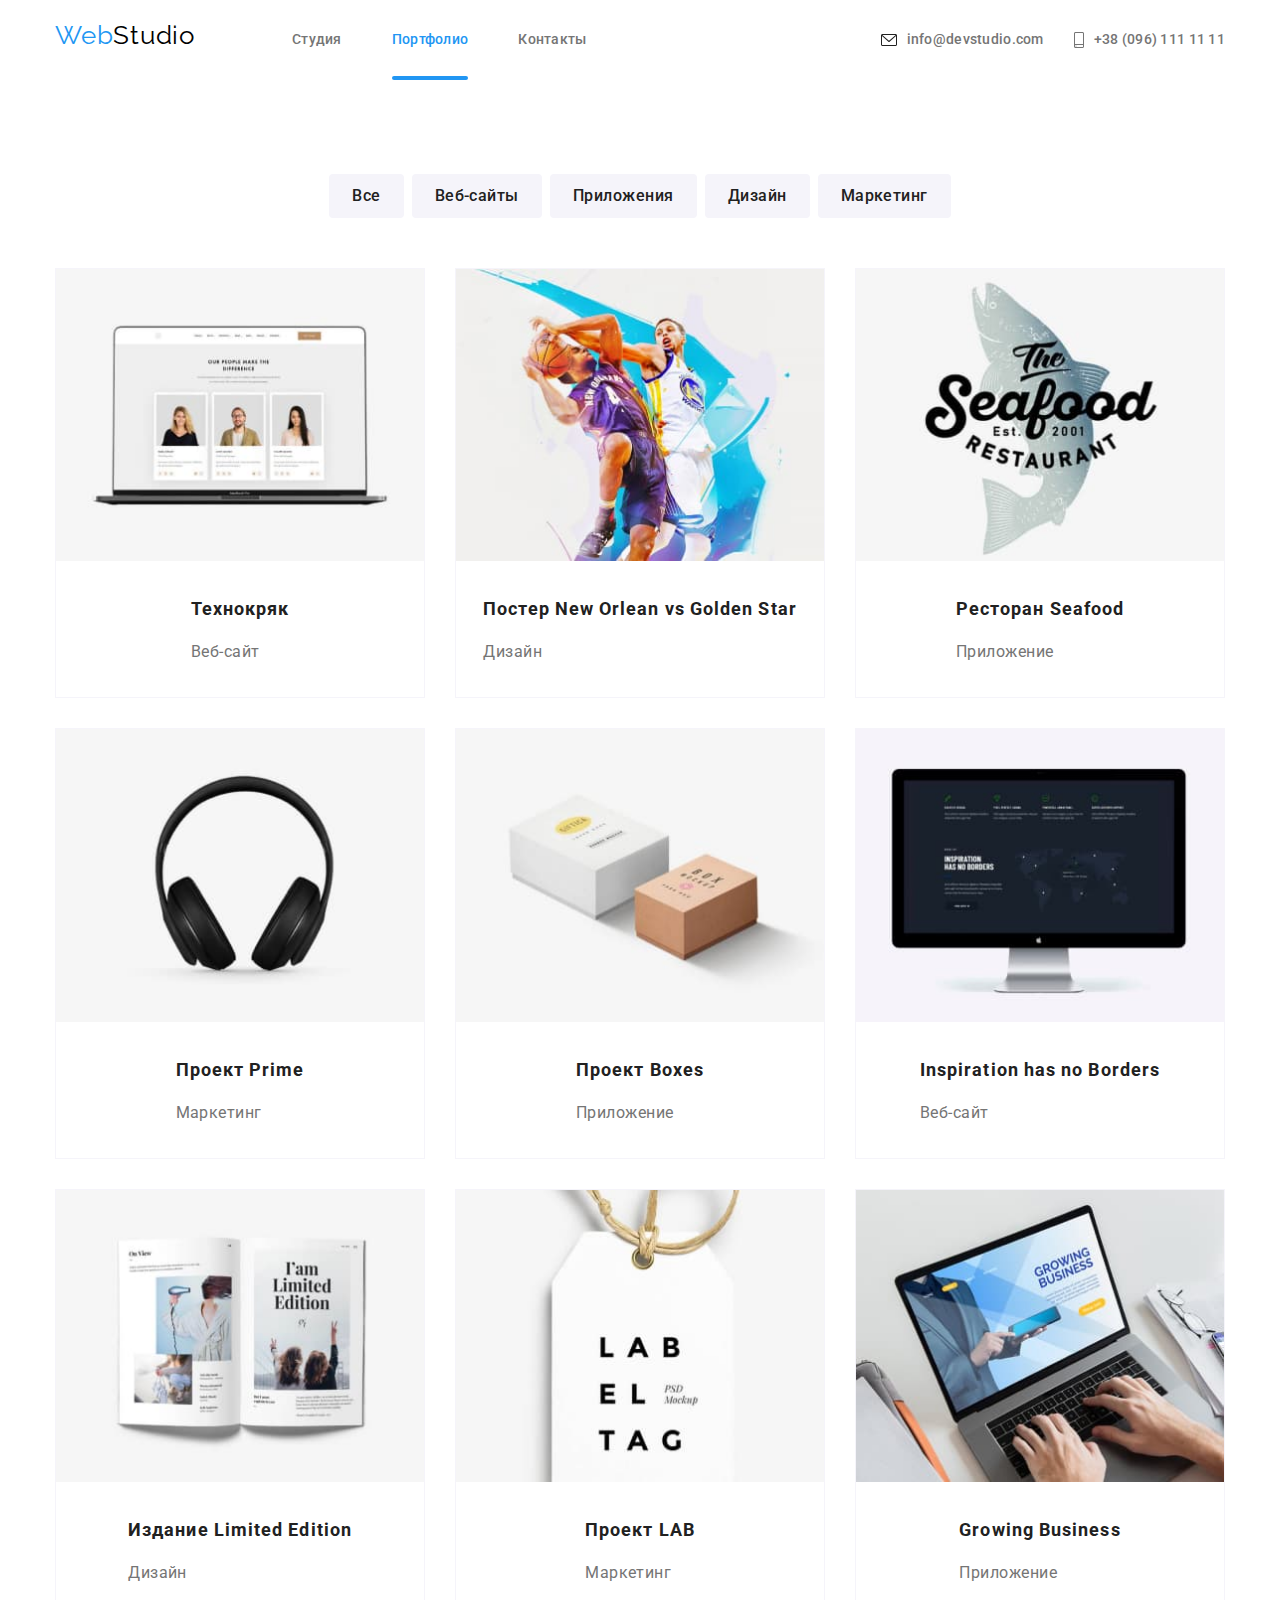
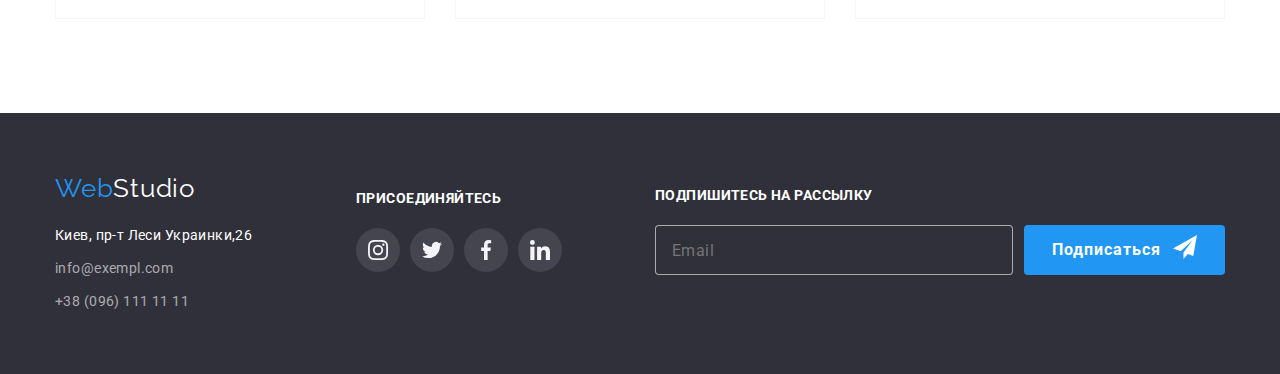
==== portfolio.html @ bbc61517 "clon" ====
<!DOCTYPE html>
<html lang="ru">

<head>
  <meta charset="UTF-8" />
  <meta name="viewport" content="width=device-width, initial-scale=1.0" />
  <title>Препроцессор SASS.  Portfolio</title>
  <link href="https://fonts.googleapis.com/css2?family=Raleway:wght@700&family=Roboto:wght@400;500;700;900&display=swap"
    rel="stylesheet" />
  <link href="https://cdnjs.cloudflare.com/ajax/libs/modern-normalize/1.0.0/modern-normalize.min.css"
    rel="stylesheet" />
  <link rel="stylesheet" href="./css/portfolio.min.css" />
</head>

<!-- Контент страницы portfolio-->

<body>
  <!-- Шапка страницы -->
  <header class="page-header">
    <div class="container page-header__menu-nv">
      <!-- site-nav - Главная навигация -->
      <nav>
        <!-- logo Логотип, всегда ссылка -->
        <a href="./" lang="en" class="logo page-header__logo">Web<span class="logo--black">Studio</span></a>
        <!-- site-nav - Ссылки на другие страницы или разделы текущей -->
        <ul class="list page-header__site-nav">
          <li class="page-header__li-site-nav">
            <a class="link" href="./index.html">Студия</a>
          </li>
          <li class="page-header__li-site-nav">
            <a class="link page-header__current" href="./html/portfolio.html">Портфолио</a>
          </li>
          <li class="page-header__li-site-nav">
            <a class="link" href="./">Контакты</a>
          </li>
        </ul>
      </nav>

      <!-- aus-nav, Contats -->
      <ul class="page-header__aus-nav list">
        <li class="page-header__ms">
          <a href="mailto:info@devstudio.com" class="link page-header__em">
            <svg class="page-header__icon-em" width="16" height="12">
              <use href="./images/main/sprite-cl-gn.svg#envelope"></use>
            </svg>
            info@devstudio.com
          </a>
        </li>
        <li class="page-header__ms">
          <a href="tel:+380961111111" class="link page-header__sf">
            <svg class="page-header__icon-sf" width="10" height="16">
              <use href="./images/main/sprite-cl-gn.svg#smartphone"></use>
            </svg>
            +38 (096) 111 11 11
          </a>
        </li>
      </ul>
    </div>
  </header>

  <main>
    <!-- навигация портфолио-->
    <section class="general">
      <div class="container">
        <ul class="filter-btn list filter-btn__topline">
          <li class="filter-btn__describe-btn">
            <button type="button">Все</button>
          </li>
          <li class="filter-btn__describe-btn">
            <button type="button">Веб-сайты</button>
          </li>
          <li class="filter-btn__describe-btn">
            <button type="button">Приложения</button>
          </li>
          <li class="filter-btn__describe-btn">
            <button type="button">Дизайн</button>
          </li>
          <li class="filter-btn__describe-btn">
            <button type="button">Маркетинг</button>
          </li>
        </ul>

        <!--  <h1> ПОРТФОЛИО </h1>      -->
        <ul class="list portfolio">
          <li class="portfolio__block-li">
            <!-- cсилка  -->
            <a class="link portfolio__hf" href="">
              <div class="portfolio__thumb-c">
                <img src="./images/portfolio-img/hw-02-001.jpg" alt="Изибражение контента веб-сайта." width="370"
                  height="294" />
                <p class="describe-work">
                  Технокряк это современная площадка распространения
                  коронавируса. Компании используют эту платформу для
                  цифрового шпионажа и атак на защищенные сервера конкурентов.
                </p>
              </div>
              <div class="card-title">
                <h2 class="name-work">Технокряк</h2>
                <p class="type-work">Веб-сайт</p>
              </div>
            </a>
          </li>

          <li class="portfolio__block-li">
            <!-- cсилка  -->
            <a class="link portfolio__hf" href="">
              <div class="portfolio__thumb-c">
                <img src="./images/portfolio-img/hw-02-002.jpg" alt="Изображение баскетболистов с мячем." width="370"
                  height="294" />
                <p class="describe-work">
                  Технокряк это современная площадка распространения
                  коронавируса. Компании используют эту платформу для
                  цифрового шпионажа и атак на защищенные сервера конкурентов.
                </p>
              </div>

              <div class="card-title">
                <h2 class="name-work">Постер New Orlean vs Golden Star</h2>
                <p class="type-work">Дизайн</p>
              </div>
            </a>
          </li>
          <li class="portfolio__block-li">
            <!-- cсилка  -->
            <a class="link portfolio__hf" href="">
              <div class="portfolio__thumb-c">
                <img src="./images/portfolio-img/hw-02-003.jpg" alt="Изображение афиши ресторана Seafood." width="370"
                  height="294" />
                <p class="describe-work">
                  Технокряк это современная площадка распространения
                  коронавируса. Компании используют эту платформу для
                  цифрового шпионажа и атак на защищенные сервера конкурентов.
                </p>
              </div>

              <div class="card-title">
                <h2 class="name-work">Ресторан Seafood</h2>
                <p class="type-work">Приложение</p>
              </div>
            </a>
          </li>

          <li class="portfolio__block-li">
            <!-- cсилка  -->
            <a class="link portfolio__hf" href="">
              <div class="portfolio__thumb-c">
                <img src="./images/portfolio-img/hw-02-004.jpg" alt="Изображение товара наушникм." width="370"
                  height="294" />
                <p class="describe-work">
                  Технокряк это современная площадка распространения
                  коронавируса. Компании используют эту платформу для
                  цифрового шпионажа и атак на защищенные сервера конкурентов.
                </p>
              </div>

              <div class="card-title">
                <h2 class="name-work">Проект Prime</h2>
                <p class="type-work">Маркетинг</p>
              </div>
            </a>
          </li>
          <li class="portfolio__block-li">
            <!-- cсилка  -->
            <a class="link portfolio__hf" href="">
              <div class="portfolio__thumb-c">
                <img src="./images/portfolio-img/hw-02-005.jpg" alt="Изображение упаковочных коробок." width="370"
                  height="294" />
                <p class="describe-work">
                  Технокряк это современная площадка распространения
                  коронавируса. Компании используют эту платформу для
                  цифрового шпионажа и атак на защищенные сервера конкурентов.
                </p>
              </div>

              <div class="card-title">
                <h2 class="name-work">Проект Boxes</h2>
                <p class="type-work">Приложение</p>
              </div>
            </a>
          </li>
          <li class="portfolio__block-li">
            <!-- cсилка  -->
            <a class="link portfolio__hf" href="">
              <div class="portfolio__thumb-c">
                <img src="./images/portfolio-img/hw-02-006.jpg" alt="Изображение презентации веб-сайта." width="370"
                  height="294" />
                <p class="describe-work">
                  Технокряк это современная площадка распространения
                  коронавируса. Компании используют эту платформу для
                  цифрового шпионажа и атак на защищенные сервера конкурентов.
                </p>
              </div>

              <div class="card-title">
                <h2 class="name-work">Inspiration has no Borders</h2>
                <p class="type-work">Веб-сайт</p>
              </div>
            </a>
          </li>
          <li class="portfolio__block-li">
            <!-- cсилка  -->
            <a class="link portfolio__hf" href="">
              <div class="portfolio__thumb-c">
                <img src="./images/portfolio-img/hw-02-007.jpg" alt="Изображение рекламного издания." width="370"
                  height="294" />
                <p class="describe-work">
                  Технокряк это современная площадка распространения
                  коронавируса. Компании используют эту платформу для
                  цифрового шпионажа и атак на защищенные сервера конкурентов.
                </p>
              </div>

              <div class="card-title">
                <h2 class="name-work">Издание Limited Edition</h2>
                <p class="type-work">Дизайн</p>
              </div>
            </a>
          </li>
          <li class="portfolio__block-li">
            <!-- cсилка  -->
            <a class="link portfolio__hf" href="">
              <div class="portfolio__thumb-c">
                <img src="./images/portfolio-img/hw-02-008.jpg" alt="Изображение бирка товара." width="370"
                  height="294" />
                <p class="describe-work">
                  Технокряк это современная площадка распространения
                  коронавируса. Компании используют эту платформу для
                  цифрового шпионажа и атак на защищенные сервера конкурентов.
                </p>
              </div>

              <div class="card-title">
                <h2 class="name-work">Проект LAB</h2>
                <p class="type-work">Маркетинг</p>
              </div>
            </a>
          </li>
          <li class="portfolio__block-li">
            <!-- cсилка  -->
            <a class="link portfolio__hf" href="">
              <div class="portfolio__thumb-c">
                <img src="./images/portfolio-img/hw-02-009.jpg" alt="Изображение презентации бизнеса на ноутбуке."
                  width="370" height="294" />
                <p class="describe-work">
                  Технокряк это современная площадка распространения
                  коронавируса. Компании используют эту платформу для
                  цифрового шпионажа и атак на защищенные сервера конкурентов.
                </p>
              </div>

              <div class="card-title">
                <h2 class="name-work">Growing Business</h2>
                <p class="type-work">Приложение</p>
              </div>
            </a>
          </li>
        </ul>
      </div>
    </section>
  </main>

  <!-- Подвал страницы -->
  <footer class="page-footer">
    <div class="container flexbox">
      <!-- Адрес и контакты -->
      <div class="block-adr">
        <a href="./index.html" lang="en" class="logo page-footer__logo">Web<span class="logo--white">Studio</span></a>
        <address class="block-adr__address">
          <span>Киев, пр-т Леси Украинки,26</span>
          <a href="mailto:info@exempl.com" class="block-adr__aus-footer">info@exempl.com</a>
          <a href="tel:+380961111111" class="block-adr__aus-footer">+38 (096) 111 11 11</a>
        </address>
      </div>
      <!-- соц. контакты, ПРИЗИВ -->
      <div>
        <div class="list soccontact">
          <b class="soccontact__title">ПРИСОЕДИНЯЙТЕСЬ</b>

          <div class="flexbox">
            <ul class="list socialf">
              <li class="socialf__item">
                <a class="socialf__link socialf--link-color" href="https://instagram.com" target="_blank"
                  rel="noopener noreferrer" aria-label="ссылка Инстаграм">
                  <svg class="socialf__icon">
                    <use href="./images/main/sprite.svg#instagram-grey"></use>
                  </svg>
                </a>
              </li>
              <li class="socialf__item">
                <a class="socialf__link socialf--link-color" href="https://twitter.com" target="_blank"
                  rel="noopener noreferrer" aria-label="ссылка Твиттер">
                  <svg class="socialf__icon">
                    <use href="./images/main/sprite.svg#twitter-grey"></use>
                  </svg>
                </a>
              </li>
              <li class="socialf__item">
                <a class="socialf__link socialf--link-color" href="https://facebook.com" target="_blank"
                  rel="noopener noreferrer" aria-label="ссылка Фейсбук">
                  <svg class="socialf__icon">
                    <use href="./images/main/sprite.svg#facebook-grey"></use>
                  </svg>
                </a>
              </li>
              <li class="socialf__item">
                <a class="socialf__link socialf--link-color" href="https://linkedin.com" target="_blank"
                  rel="noopener noreferrer" aria-label="ссылка Линкедин">
                  <svg class="socialf__icon">
                    <use href="./images/main/sprite.svg#linkedin-grey"></use>
                  </svg>
                </a>
              </li>
            </ul>
          </div>
        </div>
      </div>

      <div class="list telegram-contact">
        <b class="telegram-title">ПОДПИШИТЕСЬ НА РАССЫЛКУ</b>
        <div class="body-telegram">
          <form action="#" id="form" method="POST">
            <input type="telegram" name="user-telegram" id="user-telegram" class="box-telegram font-telegram"
              placeholder="Email" pattern="^[^@\\s]+@[^@\\s]+\\.[^@\\s]+$" autocomplete="off" required />

            <action=>
              <button type="submit" class="filter-btn__btn-p">
                Подписаться
                <svg class="icon-send" width="24" height="24">
                  <use href="./images/main/sprite-form.svg#icon-send"></use>
                </svg>
              </button>
            </action=>
          </form>
        </div>
      </div>
    </div>
  </footer>
  <!-- Ставим перед закрывающим тегом body.
        data-modal-open - на кнопку открытия модального окна
        data-modal-close - на кнопку закрытия модального окна
        data-modal - на бекдроп модального окна  -->
  <script src="./js/modal.js"></script>
</body>

</html>
---- css/portfolio.min.css ----
:root{--primary-text-color: #212121;--title-text-color: #757575;--accent-color: #2196f3;--primary-white-color: #ffffff;--secondary-bckgr-color: #2f303a;--secondary-grey-color: rgba(255, 255, 255, 0.6);--social-grey-color:  rgba(255, 255, 255, 0.1);--field-color:  rgba(47, 48, 58, 0.8);--thumb-c-color: rgba(33, 150, 243, 0.9);--secondary-black-color: #000000;--button-bckgr-color: #f5f4fa;--social-color: #AFB1B8;--no-color:  rgba(0, 0, 0, 0);--noel-color: rgba(0, 0, 0, 0.1);--butn-background: #E5E5E5;--timing-function:  cubic-bezier(0.4, 0, 0.2, 1)}/*! modern-normalize v0.7.0 | MIT License | https://github.com/sindresorhus/modern-normalize */html{-webkit-box-sizing:border-box;box-sizing:border-box}*,::after,::before{-webkit-box-sizing:inherit;box-sizing:inherit}:root{-moz-tab-size:4;-o-tab-size:4;tab-size:4}html{line-height:1.15;-webkit-text-size-adjust:100%}body{margin:0}body{font-family:system-ui, -apple-system, "Segoe UI", Roboto, Helvetica, Arial, sans-serif, "Apple Color Emoji", "Segoe UI Emoji"}hr{height:0}abbr[title]{-webkit-text-decoration:underline dotted;text-decoration:underline dotted}b,strong{font-weight:bolder}code,kbd,pre,samp{font-family:ui-monospace, SFMono-Regular, Consolas, "Liberation Mono", Menlo, monospace;font-size:1em}small{font-size:80%}sub,sup{font-size:75%;line-height:0;position:relative;vertical-align:baseline}sub{bottom:-0.25em}sup{top:-0.5em}button,input,optgroup,select,textarea{font-family:inherit;font-size:100%;line-height:1.15;margin:0}button,select{text-transform:none}[type="button"],[type="reset"],[type="submit"],button{-webkit-appearance:button}[type="button"]::-moz-focus-inner,[type="reset"]::-moz-focus-inner,[type="submit"]::-moz-focus-inner,button::-moz-focus-inner{border-style:none;padding:0}[type="button"]:-moz-focusring,[type="reset"]:-moz-focusring,[type="submit"]:-moz-focusring,button:-moz-focusring{outline:1px dotted ButtonText}legend{padding:0}progress{vertical-align:baseline}[type="number"]::-webkit-inner-spin-button,[type="number"]::-webkit-outer-spin-button{height:auto}[type="search"]{-webkit-appearance:textfield;outline-offset:-2px}[type="search"]::-webkit-search-decoration{-webkit-appearance:none}::-webkit-file-upload-button{-webkit-appearance:button;font:inherit}summary{display:list-item}@font-face{font-family:Roboto, sans-serif;src:url("https://fonts.googleapis.com/css2?family=Roboto:wght@400&display=swap");font-weight:400;font-style:normal}@font-face{font-family:Roboto, sans-serif;src:url("https://fonts.googleapis.com/css2?family=Roboto:wght@500&display=swap");font-weight:500;font-style:normal}@font-face{font-family:Roboto, sans-serif;src:url("https://fonts.googleapis.com/css2?family=Roboto:wght@700&display=swap"),url("https://fonts.googleapis.com/css2?family=Raleway:wght@700&display=swap");font-weight:700;font-style:normal}@font-face{font-family:Raleway, sans-serif;src:url("https://fonts.googleapis.com/css2?family=Roboto:wght@900&display=swap");font-weight:900;font-style:normal}body{background-color:var(--primary-white-color);color:var(--title-text-color);font-family:Roboto, Raleway, sans-serif}.container{margin-left:auto;margin-right:auto;width:1200px;padding-left:15px;padding-right:15px}img{display:block;max-width:100%;height:auto}a{text-decoration:none}.list{padding:0;margin:0;list-style:none}.flexbox{display:-webkit-box;display:-ms-flexbox;display:flex}.logo{display:-webkit-inline-box;display:-ms-inline-flexbox;display:inline-flex;color:var(--accent-color);font-family:Raleway, cursive;font-size:26px;line-height:1.19;letter-spacing:0.03em;text-decoration:none}.logo--black{color:var(--secondary-black-color)}.logo--white{color:var(--primary-white-color)}.page-header__menu-nv{position:relative;display:-webkit-box;display:-ms-flexbox;display:flex;height:80px;-webkit-box-align:center;-ms-flex-align:center;align-items:center}.page-header__logo{margin-right:93px}.page-header__site-nav .link,.page-header__aus-nav .link{display:block;-webkit-box-align:center;-ms-flex-align:center;align-items:center;padding-top:32px;padding-bottom:32px;color:var(--title-text-color);font-weight:500;font-size:14px;line-height:1.14;letter-spacing:0.02em}.page-header__site-nav .page-header__li-site-nav+.page-header__li-site-nav{margin-left:50px}.page-header__site-nav{display:-webkit-inline-box;display:-ms-inline-flexbox;display:inline-flex}.page-header__site-nav .page-header__current{display:block;color:var(--accent-color);-webkit-transition:color 250ms var(--timing-function),opacity 250ms var(--timing-function);transition:color 250ms var(--timing-function),opacity 250ms var(--timing-function)}.page-header__site-nav .link:hover,.page-header__site-nav .page-header__current:focus{color:var(--accent-color);text-decoration:none}.page-header__icon-em{margin-right:10px;fill:var(--primary-text-color)}.page-header__em{display:-webkit-box;display:-ms-flexbox;display:flex;-webkit-box-align:center;-ms-flex-align:center;align-items:center}.page-header__icon-sf{margin-right:10px;fill:var(--title-text-color)}.page-header__sf{display:-webkit-box;display:-ms-flexbox;display:flex;-webkit-box-align:center;-ms-flex-align:center;align-items:center}.page-header__ms{display:-webkit-box;display:-ms-flexbox;display:flex;-webkit-box-align:center;-ms-flex-align:center;align-items:center}.page-header__ms .link{display:-webkit-box;display:-ms-flexbox;display:flex;padding-top:32px;padding-bottom:32px;-webkit-box-align:center;-ms-flex-align:center;align-items:center}.page-header__aus-nav{display:-webkit-box;display:-ms-flexbox;display:flex;margin-left:auto}.page-header__aus-nav .page-header__ms+.page-header__ms{margin-left:30px}.page-header__aus-nav .page-header__em:hover .page-header__icon-em,.page-header__aus-nav .page-header__sf:hover .page-header__icon-sf{fill:var(--accent-color);-webkit-transition:fill 250ms var(--timing-function),opacity 250ms var(--timing-function);transition:fill 250ms var(--timing-function),opacity 250ms var(--timing-function)}.page-header__aus-nav .page-header__em:hover,.page-header__aus-nav .page-header__em:focus,.page-header__aus-nav .page-header__sf:hover,.page-header__aus-nav .page-header__sf:focus{color:var(--accent-color)}.page-header__li-site-nav{position:relative}.page-header__current::after{content:"";position:absolute;width:100%;height:4px;left:0;bottom:0;background:var(--accent-color);border-radius:2px;-webkit-box-align:center;-ms-flex-align:center;align-items:center}.page-footer{margin-top:0;margin-bottom:0;padding-top:60px;padding-bottom:60px;background-color:var(--secondary-bckgr-color);color:var(--primary-white-color)}.block-adr{display:block;direction:column}.page-footer__logo{margin-right:93px}.block-adr__address{width:231px;margin-right:70px;margin-top:20px;font-style:normal;font-weight:400;font-size:14px;line-height:1.71;letter-spacing:0.03em}.block-adr__aus-footer{display:block;margin-top:9px;color:var(--secondary-grey-color);direction:column;-webkit-transition:color 250ms var(--timing-function),opacity 250ms var(--timing-function);transition:color 250ms var(--timing-function),opacity 250ms var(--timing-function)}.block-adr__aus-footer:hover,.block-adr__aus-footer:focus{color:var(--accent-color)}.soccontact{width:206px;margin-top:15px;margin-bottom:34px;margin-right:93px}.soccontact__title{margin-top:0;font-weight:700;font-size:14px;line-height:1.45;letter-spacing:0.03em;color:var(--primary-white-color)}.socialf{display:-webkit-box;display:-ms-flexbox;display:flex;-webkit-box-pack:center;-ms-flex-pack:center;justify-content:center;padding-bottom:0;margin-top:20px}.socialf__item:not(:last-child){margin-right:10px}.socialf__icon{height:20px;width:20px;fill:var(--button-bckgr-color);-webkit-transition:fill 250ms var(--timing-function),opacity 250ms var(--timing-function);transition:fill 250ms var(--timing-function),opacity 250ms var(--timing-function)}.socialf__link{display:-webkit-box;display:-ms-flexbox;display:flex;-webkit-box-pack:center;-ms-flex-pack:center;justify-content:center;-webkit-box-align:center;-ms-flex-align:center;align-items:center;width:44px;height:44px;border-radius:50%}.socialf--link-color{background-color:var(--social-grey-color);-webkit-transition:background-color 250ms var(--timing-function),opacity 250ms var(--timing-function);transition:background-color 250ms var(--timing-function),opacity 250ms var(--timing-function)}.socialf__link:hover{background-color:var(--accent-color)}.socialf__item .socialf__link:hover .socialf__icon{fill:var(--primary-white-color)}.telegram-contact{width:570px;height:86px;margin-top:12px}.telegram-title{margin-top:0;left:0;font-weight:700;font-size:14px;line-height:1.45;letter-spacing:0.03em;color:var(--primary-white-color)}.body-telegram{display:-webkit-box;display:-ms-flexbox;display:flex;position:relative;padding-top:20px}.box-telegram{display:-webkit-box;display:-ms-flexbox;display:flex;position:relative;width:358px;height:50px;margin-right:12px;border:1px solid rgba(255,255,255,0.6);background-color:var(--secondary-bckgr-color);-webkit-box-sizing:border-box;box-sizing:border-box;border-radius:4px;padding-left:16px}.font-telegram{font-size:16px;line-height:1.25;display:-webkit-box;display:-ms-flexbox;display:flex;-webkit-box-align:center;-ms-flex-align:center;align-items:center;letter-spacing:0.03em;color:rgba(255,255,255,0.6)}.filter-btn__btn-p{display:-webkit-box;display:-ms-flexbox;display:flex;position:absolute;right:0;bottom:0;width:auto;height:50px;border-radius:4px;padding-left:28px;padding-right:28px;padding-top:10px;padding-bottom:10px;-webkit-box-pack:center;-ms-flex-pack:center;justify-content:center;border-style:none;color:var(--primary-white-color);background-color:var(--accent-color);font-weight:700;font-size:16px;line-height:1.87;letter-spacing:0.06em;text-align:center;-webkit-transition:background-color 250ms var(--timing-function),color 250ms var(--timing-function),opacity 250ms var(--timing-function);transition:background-color 250ms var(--timing-function),color 250ms var(--timing-function),opacity 250ms var(--timing-function)}.icon-send{display:inline-block;fill:var(--primary-white-color);margin-left:12px;-webkit-transition:fill 250ms var(--timing-function),opacity 250ms var(--timing-function);transition:fill 250ms var(--timing-function),opacity 250ms var(--timing-function)}.filter-btn__btn-p:hover,.filter-btn__btn-p:focus{background-color:var(--accent-color);color:var(--secondary-grey-color);fill:var(--secondary-grey-color)}.filter-btn{display:-webkit-box;display:-ms-flexbox;display:flex;margin-top:0;margin-bottom:0;-webkit-box-pack:center;-ms-flex-pack:center;justify-content:center}.filter-btn__topline{margin-top:0px;margin-bottom:50px}.filter-btn__describe-btn button{border-radius:4px;padding-left:22px;padding-right:22px;padding-top:8px;padding-bottom:8px;min-width:73px;max-width:150px;border-style:none;color:var(--primary-text-color);background-color:var(--button-bckgr-color);border:1px solid transparent;font-weight:500;font-size:16px;line-height:1.62;text-align:center;letter-spacing:0.03em;-webkit-transition:background-color 250ms var(--timing-function),color 250ms var(--timing-function);transition:background-color 250ms var(--timing-function),color 250ms var(--timing-function)}.filter-btn .filter-btn__describe-btn+.filter-btn__describe-btn{margin-left:8px}.filter-btn__describe-btn button:hover{color:var(--primary-white-color);background-color:var(--accent-color);-webkit-box-shadow:0px 3px 1px rgba(0,0,0,0.1),0px 1px 2px rgba(0,0,0,0.08),0px 2px 2px rgba(0,0,0,0.12);box-shadow:0px 3px 1px rgba(0,0,0,0.1),0px 1px 2px rgba(0,0,0,0.08),0px 2px 2px rgba(0,0,0,0.12);-webkit-transition:-webkit-box-shadow 250ms var(--timing-function);transition:-webkit-box-shadow 250ms var(--timing-function);transition:box-shadow 250ms var(--timing-function);transition:box-shadow 250ms var(--timing-function), -webkit-box-shadow 250ms var(--timing-function);border-radius:4px;border:1px solid var(--no-color)}.filter-btn__describe-btn button:focus{color:var(--primary-white-color);background-color:var(--accent-color);-webkit-box-shadow:0px 3px 1px rgba(0,0,0,0.1),0px 1px 2px rgba(0,0,0,0.08),0px 2px 2px rgba(0,0,0,0.12);box-shadow:0px 3px 1px rgba(0,0,0,0.1),0px 1px 2px rgba(0,0,0,0.08),0px 2px 2px rgba(0,0,0,0.12);-webkit-transition:-webkit-box-shadow 250ms var(--timing-function);transition:-webkit-box-shadow 250ms var(--timing-function);transition:box-shadow 250ms var(--timing-function);transition:box-shadow 250ms var(--timing-function), -webkit-box-shadow 250ms var(--timing-function);border-radius:4px;border:1px solid var(--accent-color)}.general{padding-top:94px;padding-bottom:94px;background-color:var(--primary-white-color)}.section-dcrtn{margin:0}.portfolio{display:-webkit-box;display:-ms-flexbox;display:flex;-ms-flex-wrap:wrap;flex-wrap:wrap;block-size:0%}.portfolio .portfolio__block-li{width:calc((100% - 30px * 2) / 3);margin-right:30px}.portfolio__hf{position:relative;display:-webkit-box;display:-ms-flexbox;display:flex;-ms-flex-wrap:wrap;flex-wrap:wrap;-webkit-box-pack:center;-ms-flex-pack:center;justify-content:center;border:1px solid var(--button-bckgr-color);padding:0;-webkit-transition:opacity 250ms var(--timing-function);transition:opacity 250ms var(--timing-function);overflow:hidden}.portfolio__hf:hover{padding:0;-webkit-box-shadow:0px 1px 1px rgba(0,0,0,0.12),0px 4px 4px rgba(0,0,0,0.06),1px 4px 6px rgba(0,0,0,0.16);box-shadow:0px 1px 1px rgba(0,0,0,0.12),0px 4px 4px rgba(0,0,0,0.06),1px 4px 6px rgba(0,0,0,0.16);opacity:1;overflow:hidden}.portfolio__thumb-c{position:relative;overflow:hidden}.portfolio__thumb-c::before{position:absolute;content:"";display:-webkit-box;display:-ms-flexbox;display:flex;-webkit-box-pack:center;-ms-flex-pack:center;justify-content:center;-webkit-box-align:center;-ms-flex-align:center;align-items:center;width:100%;height:100%;bottom:-100%;right:0;background-color:var(--no-color);-webkit-transform:translateY(100%);transform:translateY(100%);-webkit-transition:-webkit-transform 250ms var(--timing-function);transition:-webkit-transform 250ms var(--timing-function);transition:transform 250ms var(--timing-function);transition:transform 250ms var(--timing-function), -webkit-transform 250ms var(--timing-function);overflow:hidden;opacity:0}.describe-work{position:absolute;display:-webkit-box;display:-ms-flexbox;display:flex;margin:0;width:100%;height:294px;top:0;right:0;padding:63px 24px;font-weight:400;font-size:18px;line-height:1.56;letter-spacing:0.03em;color:var(--primary-white-color);background-color:var(--thumb-c-color);-webkit-transform:translateY(100%);transform:translateY(100%);-webkit-transition:-webkit-transform 250ms var(--timing-function);transition:-webkit-transform 250ms var(--timing-function);transition:transform 250ms var(--timing-function);transition:transform 250ms var(--timing-function), -webkit-transform 250ms var(--timing-function);opacity:1}.portfolio__thumb-c:hover::before{opacity:1}.portfolio__hf:hover .describe-work,.portfolio__hf:hover .portfolio__thumb-c::before{opacity:1;-webkit-transform:translateY(0);transform:translateY(0)}.portfolio .portfolio__block-li:nth-child(3n){margin-right:0px}.portfolio .portfolio__block-li::nth-last-child(-n+3){margin-bottom:0px}.portfolio__block-li:not(:nth-last-child(-n+3)){margin-bottom:30px}.card-title{padding-top:30px;padding-bottom:30px;padding-left:24px;padding-right:24px;margin:0;background-color:var(--primary-white-color)}.name-work{margin:0;color:var(--primary-text-color);font-weight:700;font-size:18px;line-height:2;letter-spacing:0.06em}.type-work{margin-top:10px;margin-bottom:0px;color:var(--title-text-color);font-weight:400;font-size:16px;line-height:1.87;letter-spacing:0.03em}
/*# sourceMappingURL=portfolio.min.css.map */
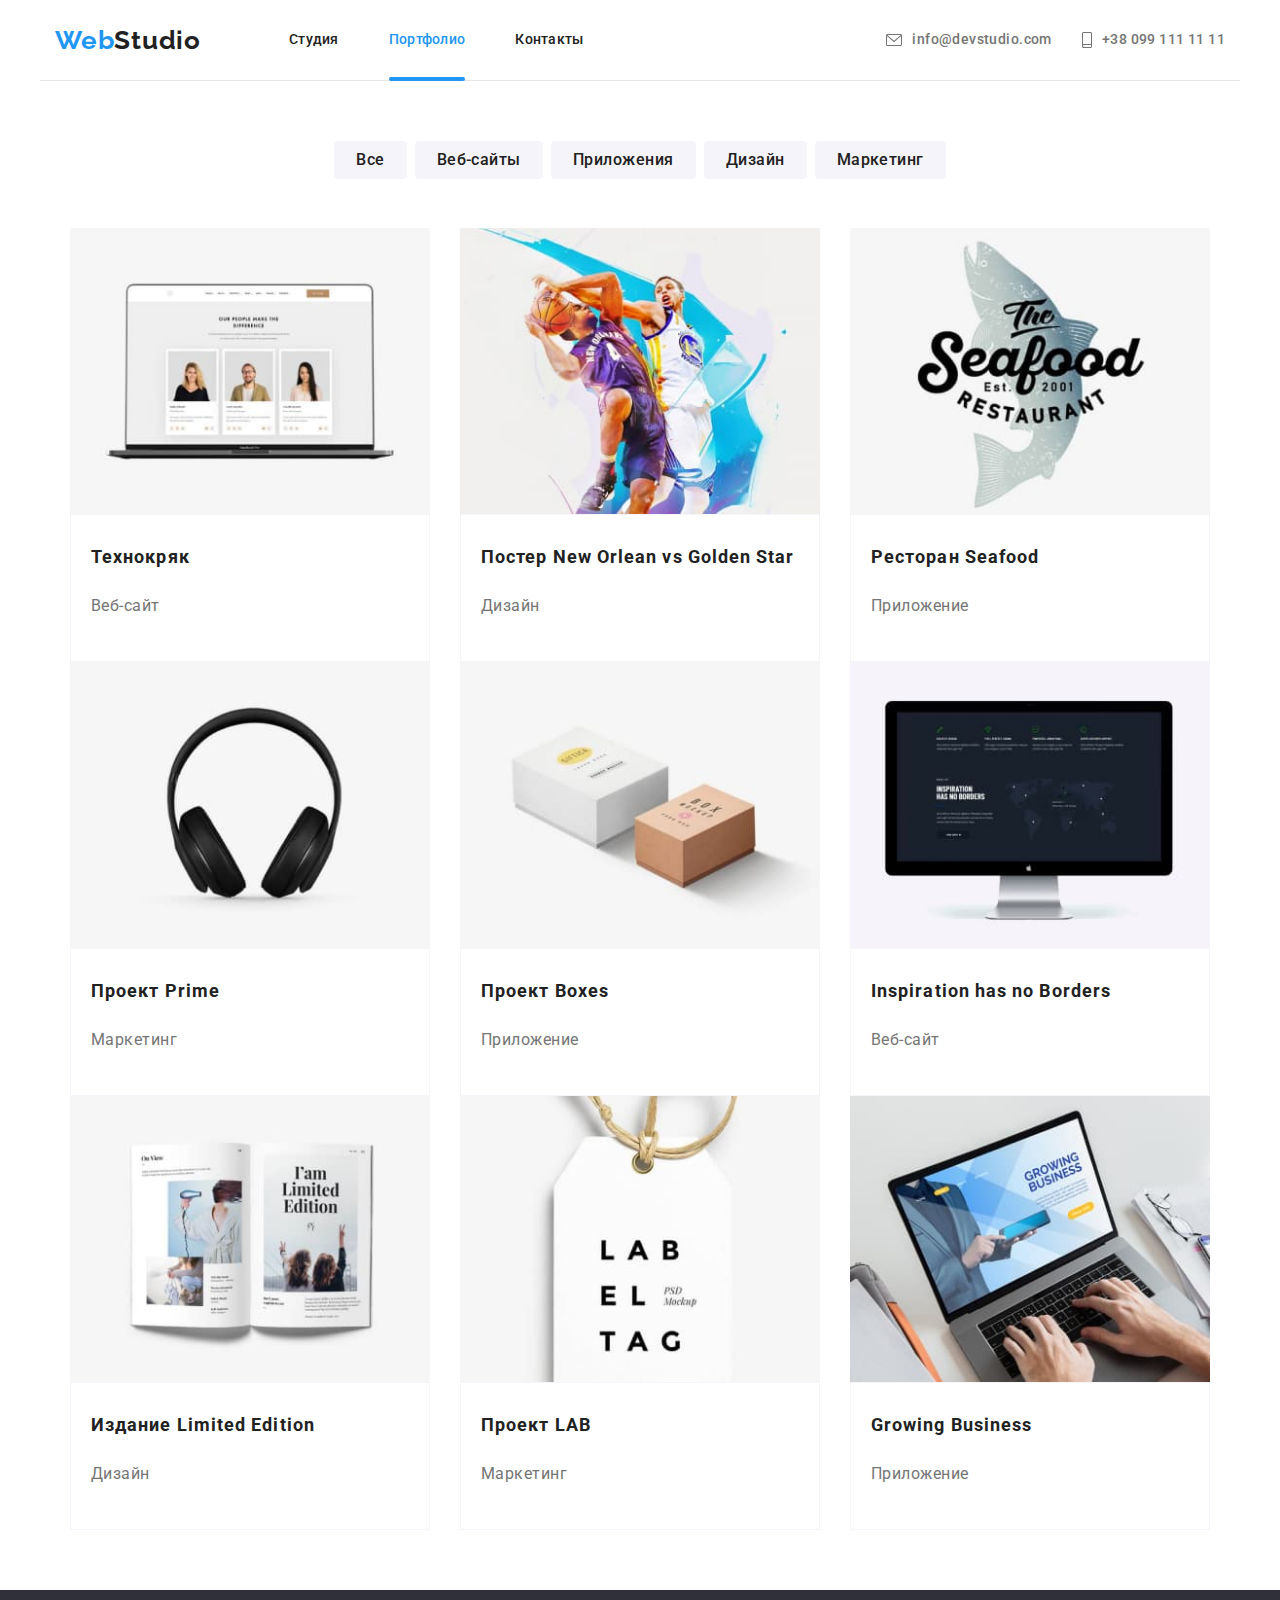
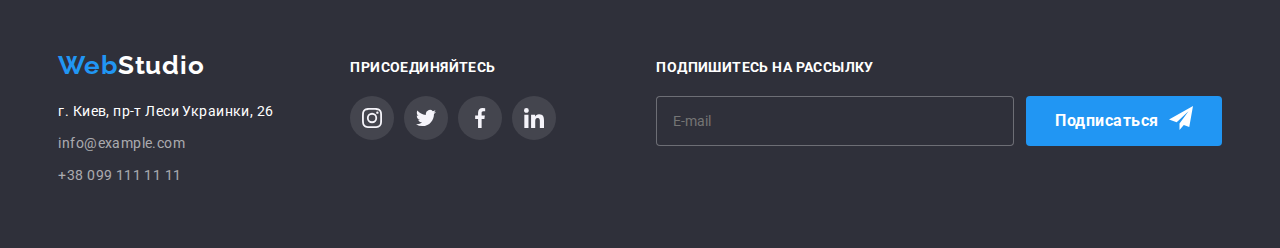
==== commit 4918d180: "working 08" ====
--- a/portfolio.html
+++ b/portfolio.html
@@ -1,345 +1,515 @@
 <!DOCTYPE html>
 <html lang="ru">
-
-<head>
-  <meta charset="UTF-8" />
-  <meta name="viewport" content="width=device-width, initial-scale=1.0" />
-  <title>Препроцессор SASS.  Portfolio</title>
-  <link href="https://fonts.googleapis.com/css2?family=Raleway:wght@700&family=Roboto:wght@400;500;700;900&display=swap"
-    rel="stylesheet" />
-  <link href="https://cdnjs.cloudflare.com/ajax/libs/modern-normalize/1.0.0/modern-normalize.min.css"
-    rel="stylesheet" />
-  <link rel="stylesheet" href="./css/portfolio.min.css" />
-</head>
-
-<!-- Контент страницы portfolio-->
+  <head>
+    <meta charset="UTF-8" />
+    <meta name="viewport" content="width=device-width, initial-scale=1.0" />
+    <title>Web Studio (Mobile-Table-Desktop)</title>
+    <link href="https://fonts.googleapis.com/css2?family=Raleway:wght@700&family=Roboto:wght@400;500;700;900&display=swap"
+          rel="stylesheet" type="text/css" />
+    <link rel="stylesheet" href="./css/portfolio.min.css" />
+  </head>
 
 <body>
-  <!-- Шапка страницы -->
-  <header class="page-header">
-    <div class="container page-header__menu-nv">
-      <!-- site-nav - Главная навигация -->
-      <nav>
-        <!-- logo Логотип, всегда ссылка -->
-        <a href="./" lang="en" class="logo page-header__logo">Web<span class="logo--black">Studio</span></a>
-        <!-- site-nav - Ссылки на другие страницы или разделы текущей -->
-        <ul class="list page-header__site-nav">
-          <li class="page-header__li-site-nav">
-            <a class="link" href="./index.html">Студия</a>
+  <header>
+    <div class="site-header container">
+      <a class="site-header__logo logo" href="./index.html"> <span class="accent">Web</span>Studio </a>
+      <nav class="site-nav">
+        <ul class="site-nav__list list">
+          <li class="site-nav__item"><a class="site-nav__link link" href="./index.html">Студия</a></li>
+          <li class="site-nav__item"><a class="site-nav__link link site-nav__link--accent accent" href="./portfolio.html">Портфолио</a></li>
+          <li class="site-nav__item"><a class="site-nav__link link" href="">Контакты</a></li>
+        </ul>
+        <ul class="site-header__contacts list">
+          <li class="site-header__item">
+            <a class="site-header__link link" href="mailto:info@devstudio.com">
+              <svg class="site-header__icon site-header__icon--mail" width="16" height="12">
+                <use href="./images/main/sprite-cl-gn.svg#envelope"></use>
+              </svg>
+              info@devstudio.com</a>
           </li>
-          <li class="page-header__li-site-nav">
-            <a class="link page-header__current" href="./html/portfolio.html">Портфолио</a>
-          </li>
-          <li class="page-header__li-site-nav">
-            <a class="link" href="./">Контакты</a>
+          <li class="site-header__item">
+            <a class="site-header__link link" href="tel:+380991111111">
+              <svg class="site-header__icon site-header__icon--phone" width="10" height="16">
+                <use href="./images/main/sprite-cl-gn.svg#smartphone"></use>
+              </svg>
+              +38 099 111 11 11</a>
           </li>
         </ul>
       </nav>
 
-      <!-- aus-nav, Contats -->
-      <ul class="page-header__aus-nav list">
-        <li class="page-header__ms">
-          <a href="mailto:info@devstudio.com" class="link page-header__em">
-            <svg class="page-header__icon-em" width="16" height="12">
-              <use href="./images/main/sprite-cl-gn.svg#envelope"></use>
-            </svg>
-            info@devstudio.com
-          </a>
-        </li>
-        <li class="page-header__ms">
-          <a href="tel:+380961111111" class="link page-header__sf">
-            <svg class="page-header__icon-sf" width="10" height="16">
-              <use href="./images/main/sprite-cl-gn.svg#smartphone"></use>
-            </svg>
-            +38 (096) 111 11 11
-          </a>
-        </li>
-      </ul>
+      <nav class="burger-menu">
+        <div class="burger-menu__container" data-menu>
+
+          <ul class="burger-menu__list list">
+            <li class="burger-menu__item"><a class="burger-menu__link link" href="./index.html">Студия</a></li>
+            <li class="burger-menu__item"><a class="burger-menu__link link burger-menu__link--accent accent" href="./portfolio.html">Портфолио</a></li>
+            <li class="burger-menu__item"><a class="burger-menu__link link" href="">Контакты</a></li>
+          </ul>
+          
+          <ul class="burger-menu__contacts list">
+            <li class="burger-menu__item burger-menu__item--contacts"><a class="burger-menu__link link"
+                href="mailto:info@example.com">
+                <svg class="burger-menu__icon burger-menu__icon--mail">
+                  <use href="./images/main/sprite-cl-gn.svg#envelope"></use>
+                </svg>
+                info@example.com</a></li>
+            <li class="burger-menu__item burger-menu__item--contacts">
+              <a class="burger-menu__link link" href="tel:+380991111111">
+                <svg class="burger-menu__icon burger-menu__icon--phone">
+                  <use href="./images/main/sprite-cl-gn.svg#smartphone"></use>
+                </svg>
+                +38 099 111 11 11</a>
+            </li>
+          </ul>
+        </div>
+
+        <button class="burger-menu__button" aria-expanded="false" data-menu-button>
+          <svg class="burger-menu__icon" aria-label="burger-menu">
+            <use class="burger-menu--icon-cross" href="./images/main/sprite-form.svg#three-bars"></use>
+            <use class="burger-menu--icon-menu" href="./images/main/sprite-cl-gn.svg#closelink"></use>
+          </svg>
+        </button>
+      </nav>
     </div>
   </header>
 
-  <main>
-    <!-- навигация портфолио-->
-    <section class="general">
-      <div class="container">
-        <ul class="filter-btn list filter-btn__topline">
-          <li class="filter-btn__describe-btn">
-            <button type="button">Все</button>
-          </li>
-          <li class="filter-btn__describe-btn">
-            <button type="button">Веб-сайты</button>
-          </li>
-          <li class="filter-btn__describe-btn">
-            <button type="button">Приложения</button>
-          </li>
-          <li class="filter-btn__describe-btn">
-            <button type="button">Дизайн</button>
-          </li>
-          <li class="filter-btn__describe-btn">
-            <button type="button">Маркетинг</button>
-          </li>
-        </ul>
-
-        <!--  <h1> ПОРТФОЛИО </h1>      -->
-        <ul class="list portfolio">
-          <li class="portfolio__block-li">
-            <!-- cсилка  -->
-            <a class="link portfolio__hf" href="">
-              <div class="portfolio__thumb-c">
-                <img src="./images/portfolio-img/hw-02-001.jpg" alt="Изибражение контента веб-сайта." width="370"
-                  height="294" />
-                <p class="describe-work">
-                  Технокряк это современная площадка распространения
-                  коронавируса. Компании используют эту платформу для
-                  цифрового шпионажа и атак на защищенные сервера конкурентов.
-                </p>
-              </div>
-              <div class="card-title">
-                <h2 class="name-work">Технокряк</h2>
-                <p class="type-work">Веб-сайт</p>
-              </div>
-            </a>
-          </li>
-
-          <li class="portfolio__block-li">
-            <!-- cсилка  -->
-            <a class="link portfolio__hf" href="">
-              <div class="portfolio__thumb-c">
-                <img src="./images/portfolio-img/hw-02-002.jpg" alt="Изображение баскетболистов с мячем." width="370"
-                  height="294" />
-                <p class="describe-work">
-                  Технокряк это современная площадка распространения
-                  коронавируса. Компании используют эту платформу для
-                  цифрового шпионажа и атак на защищенные сервера конкурентов.
-                </p>
-              </div>
-
-              <div class="card-title">
-                <h2 class="name-work">Постер New Orlean vs Golden Star</h2>
-                <p class="type-work">Дизайн</p>
-              </div>
-            </a>
-          </li>
-          <li class="portfolio__block-li">
-            <!-- cсилка  -->
-            <a class="link portfolio__hf" href="">
-              <div class="portfolio__thumb-c">
-                <img src="./images/portfolio-img/hw-02-003.jpg" alt="Изображение афиши ресторана Seafood." width="370"
-                  height="294" />
-                <p class="describe-work">
-                  Технокряк это современная площадка распространения
-                  коронавируса. Компании используют эту платформу для
-                  цифрового шпионажа и атак на защищенные сервера конкурентов.
-                </p>
-              </div>
-
-              <div class="card-title">
-                <h2 class="name-work">Ресторан Seafood</h2>
-                <p class="type-work">Приложение</p>
-              </div>
-            </a>
-          </li>
-
-          <li class="portfolio__block-li">
-            <!-- cсилка  -->
-            <a class="link portfolio__hf" href="">
-              <div class="portfolio__thumb-c">
-                <img src="./images/portfolio-img/hw-02-004.jpg" alt="Изображение товара наушникм." width="370"
-                  height="294" />
-                <p class="describe-work">
-                  Технокряк это современная площадка распространения
-                  коронавируса. Компании используют эту платформу для
-                  цифрового шпионажа и атак на защищенные сервера конкурентов.
-                </p>
-              </div>
-
-              <div class="card-title">
-                <h2 class="name-work">Проект Prime</h2>
-                <p class="type-work">Маркетинг</p>
-              </div>
-            </a>
-          </li>
-          <li class="portfolio__block-li">
-            <!-- cсилка  -->
-            <a class="link portfolio__hf" href="">
-              <div class="portfolio__thumb-c">
-                <img src="./images/portfolio-img/hw-02-005.jpg" alt="Изображение упаковочных коробок." width="370"
-                  height="294" />
-                <p class="describe-work">
-                  Технокряк это современная площадка распространения
-                  коронавируса. Компании используют эту платформу для
-                  цифрового шпионажа и атак на защищенные сервера конкурентов.
-                </p>
-              </div>
-
-              <div class="card-title">
-                <h2 class="name-work">Проект Boxes</h2>
-                <p class="type-work">Приложение</p>
-              </div>
-            </a>
-          </li>
-          <li class="portfolio__block-li">
-            <!-- cсилка  -->
-            <a class="link portfolio__hf" href="">
-              <div class="portfolio__thumb-c">
-                <img src="./images/portfolio-img/hw-02-006.jpg" alt="Изображение презентации веб-сайта." width="370"
-                  height="294" />
-                <p class="describe-work">
-                  Технокряк это современная площадка распространения
-                  коронавируса. Компании используют эту платформу для
-                  цифрового шпионажа и атак на защищенные сервера конкурентов.
-                </p>
-              </div>
-
-              <div class="card-title">
-                <h2 class="name-work">Inspiration has no Borders</h2>
-                <p class="type-work">Веб-сайт</p>
-              </div>
-            </a>
-          </li>
-          <li class="portfolio__block-li">
-            <!-- cсилка  -->
-            <a class="link portfolio__hf" href="">
-              <div class="portfolio__thumb-c">
-                <img src="./images/portfolio-img/hw-02-007.jpg" alt="Изображение рекламного издания." width="370"
-                  height="294" />
-                <p class="describe-work">
-                  Технокряк это современная площадка распространения
-                  коронавируса. Компании используют эту платформу для
-                  цифрового шпионажа и атак на защищенные сервера конкурентов.
-                </p>
-              </div>
-
-              <div class="card-title">
-                <h2 class="name-work">Издание Limited Edition</h2>
-                <p class="type-work">Дизайн</p>
-              </div>
-            </a>
-          </li>
-          <li class="portfolio__block-li">
-            <!-- cсилка  -->
-            <a class="link portfolio__hf" href="">
-              <div class="portfolio__thumb-c">
-                <img src="./images/portfolio-img/hw-02-008.jpg" alt="Изображение бирка товара." width="370"
-                  height="294" />
-                <p class="describe-work">
-                  Технокряк это современная площадка распространения
-                  коронавируса. Компании используют эту платформу для
-                  цифрового шпионажа и атак на защищенные сервера конкурентов.
-                </p>
-              </div>
-
-              <div class="card-title">
-                <h2 class="name-work">Проект LAB</h2>
-                <p class="type-work">Маркетинг</p>
-              </div>
-            </a>
-          </li>
-          <li class="portfolio__block-li">
-            <!-- cсилка  -->
-            <a class="link portfolio__hf" href="">
-              <div class="portfolio__thumb-c">
-                <img src="./images/portfolio-img/hw-02-009.jpg" alt="Изображение презентации бизнеса на ноутбуке."
-                  width="370" height="294" />
-                <p class="describe-work">
-                  Технокряк это современная площадка распространения
-                  коронавируса. Компании используют эту платформу для
-                  цифрового шпионажа и атак на защищенные сервера конкурентов.
-                </p>
-              </div>
-
-              <div class="card-title">
-                <h2 class="name-work">Growing Business</h2>
-                <p class="type-work">Приложение</p>
-              </div>
-            </a>
-          </li>
-        </ul>
-      </div>
-    </section>
-  </main>
-
-  <!-- Подвал страницы -->
-  <footer class="page-footer">
-    <div class="container flexbox">
-      <!-- Адрес и контакты -->
-      <div class="block-adr">
-        <a href="./index.html" lang="en" class="logo page-footer__logo">Web<span class="logo--white">Studio</span></a>
-        <address class="block-adr__address">
-          <span>Киев, пр-т Леси Украинки,26</span>
-          <a href="mailto:info@exempl.com" class="block-adr__aus-footer">info@exempl.com</a>
-          <a href="tel:+380961111111" class="block-adr__aus-footer">+38 (096) 111 11 11</a>
-        </address>
-      </div>
-      <!-- соц. контакты, ПРИЗИВ -->
-      <div>
-        <div class="list soccontact">
-          <b class="soccontact__title">ПРИСОЕДИНЯЙТЕСЬ</b>
-
-          <div class="flexbox">
-            <ul class="list socialf">
-              <li class="socialf__item">
-                <a class="socialf__link socialf--link-color" href="https://instagram.com" target="_blank"
-                  rel="noopener noreferrer" aria-label="ссылка Инстаграм">
-                  <svg class="socialf__icon">
-                    <use href="./images/main/sprite.svg#instagram-grey"></use>
-                  </svg>
-                </a>
-              </li>
-              <li class="socialf__item">
-                <a class="socialf__link socialf--link-color" href="https://twitter.com" target="_blank"
-                  rel="noopener noreferrer" aria-label="ссылка Твиттер">
-                  <svg class="socialf__icon">
-                    <use href="./images/main/sprite.svg#twitter-grey"></use>
-                  </svg>
-                </a>
-              </li>
-              <li class="socialf__item">
-                <a class="socialf__link socialf--link-color" href="https://facebook.com" target="_blank"
-                  rel="noopener noreferrer" aria-label="ссылка Фейсбук">
-                  <svg class="socialf__icon">
-                    <use href="./images/main/sprite.svg#facebook-grey"></use>
-                  </svg>
-                </a>
-              </li>
-              <li class="socialf__item">
-                <a class="socialf__link socialf--link-color" href="https://linkedin.com" target="_blank"
-                  rel="noopener noreferrer" aria-label="ссылка Линкедин">
-                  <svg class="socialf__icon">
-                    <use href="./images/main/sprite.svg#linkedin-grey"></use>
-                  </svg>
-                </a>
-              </li>
-            </ul>
-          </div>
+    <main>
+      <!-- фильтр портфолио-->
+      <section class="portfolio-projects">
+        <div class="container">
+
+
+          <ul class="portfolio-filter  list portfolio-projects__nav">
+            <li class="portfolio-filter__item">
+              <a class="portfolio-filter__link link" href="">Все</a>
+            </li>
+            <li class="portfolio-filter__item">
+              <a class="portfolio-filter__link link" href="">Веб-сайты</a>
+            </li>
+            <li class="portfolio-filter__item">
+              <a class="portfolio-filter__link link" href="">Приложения</a>
+            </li>
+            <li class="portfolio-filter__item">
+              <a class="portfolio-filter__link link" href="">Дизайн</a>
+            </li>
+            <li class="portfolio-filter__item">
+              <a class="portfolio-filter__link link" href="">Маркетинг</a>
+            </li>
+          </ul>
+
+          <!--  <h1> ПОРТФОЛИО </h1>      -->
+          <ul class="portfolio-projects__list list portfolio-projects__line">
+            <li class="portfolio-projects__item">
+              <a class="portfolio-projects__link link" href="">
+                <picture>
+                  <source
+                    media="(min-width: 1200px)"
+                    srcset="
+                      ./images/desktop/portfolio-img/hw-02-001-370x294.jpg 1x,
+                      ./images/desktop/portfolio-img/hw-02-001-370x294@2.jpg 2x" />
+                  <source
+                    media="(min-width: 768px)"
+                    srcset="
+                       ./images/tablet/portfolio-img/hw-02-001-354x294.jpg 1x,
+                       ./images/tablet/portfolio-img/hw-02-001-354x294@2.jpg 2x" />
+                  <source
+                    media="(min-width: 480px)"
+                    srcset="
+                      ./images/mobile/portfolio-img/hw-02-001-450x294.jpg 1x,
+                      ./images/mobile/portfolio-img/hw-02-001-450x294@2.jpg 2x" />
+                  <img
+                    class="portfolio-projects__image"
+                    src="./images/desktop/portfolio-img/hw-02-001-370x294.jpg"
+                    alt="Изибражение контента веб-сайта."
+                  />
+                </picture>
+                <div class="portfolio-projects__text-content">
+                  <h2 class="portfolio-projects__title list">Технокряк</h2>
+                  <p class="portfolio-projects__description">Веб-сайт</p>
+                  <div class="portfolio-projects__textbox">
+                    <p class="portfolio-projects__text">
+                      Технокряк это современная площадка распространения
+                      коронавируса. Компании используют эту платформу для
+                      цифрового шпионажа и атак на защищённые сервера
+                      конкурентов.
+                    </p>
+                  </div>
+                </div>
+              </a>
+            </li>
+            <li class="portfolio-projects__item">
+              <a class="portfolio-projects__link link" href="">
+                <picture>
+                  <source
+                    media="(min-width: 1200px)"
+                    srcset="
+                      ./images/desktop/portfolio-img/hw-02-002-370x294.jpg 1x,
+                      ./images/desktop/portfolio-img/hw-02-002-370x294@2.jpg 2x" />
+                  <source
+                    media="(min-width: 768px)"
+                    srcset="
+                       ./images/tablet/portfolio-img/hw-02-002-354x294.jpg 1x,
+                       ./images/tablet/portfolio-img/hw-02-002-354x294@2.jpg 2x" />
+                  <source
+                    media="(min-width: 480px)"
+                    srcset="
+                      ./images/mobile/portfolio-img/hw-02-002-450x294.jpg 1x,
+                      ./images/mobile/portfolio-img/hw-02-002-450x294@2.jpg 2x" />
+                  <img
+                    class="portfolio-projects__image"
+                    src="./images/desktop/portfolio-img/hw-02-002-370x294.jpg"
+                    alt="Изображение баскетболистов с мячем."
+                  />
+                </picture>
+                <div class="portfolio-projects__text-content">
+                  <h2 class="portfolio-projects__title list">
+                    Постер New Orlean vs Golden Star
+                  </h2>
+                  <p class="portfolio-projects__description">Дизайн</p>
+                  <div class="portfolio-projects__textbox">
+                    <p class="portfolio-projects__text">
+                      Технокряк это современная площадка распространения
+                      коронавируса. Компании используют эту платформу для
+                      цифрового шпионажа и атак на защищённые сервера
+                      конкурентов.
+                    </p>
+                  </div>
+                </div>
+              </a>
+            </li>
+            <li class="portfolio-projects__item">
+              <a class="portfolio-projects__link link" href="">
+                <picture>
+                  <source
+                    media="(min-width: 1200px)"
+                    srcset="
+                       ./images/desktop/portfolio-img/hw-02-003-370x294.jpg 1x,
+                       ./images/desktop/portfolio-img/hw-02-003-370x294@2.jpg 2x" />
+                  <source
+                    media="(min-width: 768px)"
+                    srcset="
+                       ./images/tablet/portfolio-img/hw-02-003-354x294.jpg 1x,
+                       ./images/tablet/portfolio-img/hw-02-003-354x294@2.jpg 2x" />
+                  <source
+                    media="(min-width: 480px)"
+                    srcset="
+                       ./images/mobile/portfolio-img/hw-02-003-450x294.jpg 1x,
+                       ./images/mobile/portfolio-img/hw-02-003-450x294@2.jpg 2x" />
+                  <img
+                    class="portfolio-projects__image"
+                    src="./images/desktop/portfolio-img/hw-02-003-370x294.jpg"
+                    alt="Изображение афиши ресторана Seafood."
+                  />
+                </picture>
+                <div class="portfolio-projects__text-content">
+                  <h2 class="portfolio-projects__title list">Ресторан Seafood</h2>
+                  <p class="portfolio-projects__description">Приложение</p>
+                  <div class="portfolio-projects__textbox">
+                    <p class="portfolio-projects__text">
+                      Технокряк это современная площадка распространения
+                      коронавируса. Компании используют эту платформу для
+                      цифрового шпионажа и атак на защищённые сервера
+                      конкурентов.
+                    </p>
+                  </div>
+                </div>
+              </a>
+            </li>
+            <li class="portfolio-projects__item">
+              <a class="portfolio-projects__link link" href="">
+                <picture>
+                  <source
+                    media="(min-width: 1200px)"
+                    srcset="
+                      ./images/desktop/portfolio-img/hw-02-004-370x294.jpg 1x,
+                      ./images/desktop/portfolio-img/hw-02-004-370x294@2.jpg 2x" />
+                  <source
+                    media="(min-width: 768px)"
+                    srcset="
+                       ./images/tablet/portfolio-img/hw-02-004-354x294.jpg 1x,
+                       ./images/tablet/portfolio-img/hw-02-004-354x294@2.jpg 2x" />
+                  <source
+                    media="(min-width: 480px)"
+                    srcset="
+                      ./images/mobile/portfolio-img/hw-02-004-450x294.jpg 1x,
+                      ./images/mobile/portfolio-img/hw-02-004-450x294@2.jpg 2x" />
+                  <img
+                    class="portfolio-projects__image"
+                    src="./images/desktop/portfolio-img/hw-02-004-370x294.jpg"
+                    alt="Изображение товара наушникм."
+                  />
+                </picture>
+                <div class="portfolio-projects__text-content">
+                  <h2 class="portfolio-projects__title list">Проект Prime</h2>
+                  <p class="portfolio-projects__description">Маркетинг</p>
+                  <div class="portfolio-projects__textbox">
+                    <p class="portfolio-projects__text">
+                      Технокряк это современная площадка распространения
+                      коронавируса. Компании используют эту платформу для
+                      цифрового шпионажа и атак на защищённые сервера
+                      конкурентов.
+                    </p>
+                  </div>
+                </div>
+              </a>
+            </li>
+            <li class="portfolio-projects__item">
+              <a class="portfolio-projects__link link" href="">
+                <picture>
+                  <source
+                    media="(min-width: 1200px)"
+                    srcset="
+                      ./images/desktop/portfolio-img/hw-02-005-370x294.jpg 1x,
+                      ./images/desktop/portfolio-img/hw-02-005-370x294@2.jpg 2x" />
+                  <source
+                    media="(min-width: 768px)"
+                    srcset="
+                       ./images/tablet/portfolio-img/hw-02-005-354x294.jpg 1x,
+                       ./images/tablet/portfolio-img/hw-02-005-354x294@2.jpg 2x" />
+                  <source
+                    media="(min-width: 480px)"
+                    srcset="
+                      ./images/mobile/portfolio-img/hw-02-005-450x294.jpg 1x,
+                      ./images/mobile/portfolio-img/hw-02-005-450x294@2.jpg 2x" />
+                  <img
+                    class="portfolio-projects__image"
+                    src="./images/desktop/portfolio-img/hw-02-005-370x294.jpg"
+                    alt="Изображение упаковочных коробок."
+                  />
+                </picture>
+                <div class="portfolio-projects__text-content">
+                  <h2 class="portfolio-projects__title list">Проект Boxes</h2>
+                  <p class="portfolio-projects__description">Приложение</p>
+                  <div class="portfolio-projects__textbox">
+                    <p class="portfolio-projects__text">
+                      Технокряк это современная площадка распространения
+                      коронавируса. Компании используют эту платформу для
+                      цифрового шпионажа и атак на защищённые сервера
+                      конкурентов.
+                    </p>
+                  </div>
+                </div>
+              </a>
+            </li>
+            <li class="portfolio-projects__item">
+              <a class="portfolio-projects__link link" href="">
+                <picture>
+                  <source
+                    media="(min-width: 1200px)"
+                    srcset="
+                      ./images/desktop/portfolio-img/hw-02-006-370x294.jpg 1x,
+                      ./images/desktop/portfolio-img/hw-02-006-370x294@2.jpg 2x" />
+                  <source
+                    media="(min-width: 768px)"
+                    srcset="
+                       ./images/tablet/portfolio-img/hw-02-006-354x294.jpg 1x,
+                       ./images/tablet/portfolio-img/hw-02-006-354x294@2.jpg 2x" />
+                  <source
+                    media="(min-width: 480px)"
+                    srcset="
+                       ./images/mobile/portfolio-img/hw-02-006-450x294.jpg 1x,
+                       ./images/mobile/portfolio-img/hw-02-006-450x294@2.jpg 2x" />
+                  <img
+                    class="portfolio-projects__image"
+                    src="./images/desktop/portfolio-img/hw-02-006-370x294.jpg"
+                    alt="Изображение презентации веб-сайта."
+                  />
+                </picture>
+                <div class="portfolio-projects__text-content">
+                  <h2 class="portfolio-projects__title list" lang="en">
+                    Inspiration has no Borders
+                  </h2>
+                  <p class="portfolio-projects__description">Веб-сайт</p>
+                  <div class="portfolio-projects__textbox">
+                    <p class="portfolio-projects__text">
+                      Технокряк это современная площадка распространения
+                      коронавируса. Компании используют эту платформу для
+                      цифрового шпионажа и атак на защищённые сервера
+                      конкурентов.
+                    </p>
+                  </div>
+                </div>
+              </a>
+            </li>
+            <li class="portfolio-projects__item">
+              <a class="portfolio-projects__link link" href="">
+                <picture>
+                  <source
+                    media="(min-width: 1200px)"
+                    srcset="
+                       ./images/desktop/portfolio-img/hw-02-007-370x294.jpg 1x,
+                       ./images/desktop/portfolio-img/hw-02-007-370x294@2.jpg 2x" />
+                  <source
+                    media="(min-width: 768px)"
+                    srcset="
+                       ./images/tablet/portfolio-img/hw-02-007-354x294.jpg 1x,
+                       ./images/tablet/portfolio-img/hw-02-007-354x294@2.jpg 2x" />
+                  <source
+                    media="(min-width: 480px)"
+                    srcset="
+                       ./images/mobile/portfolio-img/hw-02-007-450x294.jpg 1x,
+                       ./images/mobile/portfolio-img/hw-02-007-450x294@2.jpg 2x" />
+                  <img
+                    class="portfolio-projects__image"
+                    src="./images/desktop/portfolio-img/hw-02-007-370x294.jpg"
+                    alt="Изображение рекламного издания."
+                  />
+                </picture>
+
+                <div class="portfolio-projects__text-content">
+                  <h2 class="portfolio-projects__title list">Издание Limited Edition</h2>
+                  <p class="portfolio-projects__description">Дизайн</p>
+                  <div class="portfolio-projects__textbox">
+                    <p class="portfolio-projects__text">
+                      Технокряк это современная площадка распространения
+                      коронавируса. Компании используют эту платформу для
+                      цифрового шпионажа и атак на защищённые сервера
+                      конкурентов.
+                    </p>
+                  </div>
+                </div>
+              </a>
+            </li>
+            <li class="portfolio-projects__item">
+              <a class="portfolio-projects__link link" href="">
+                <picture>
+                  <source
+                    media="(min-width: 1200px)"
+                    srcset="
+                       ./images/desktop/portfolio-img/hw-02-008-370x294.jpg 1x,
+                       ./images/desktop/portfolio-img/hw-02-008-370x294@2.jpg 2x" />
+                  <source
+                    media="(min-width: 768px)"
+                    srcset="
+                       ./images/tablet/portfolio-img/hw-02-008-354x294.jpg 1x,
+                       ./images/tablet/portfolio-img/hw-02-008-354x294@2.jpg 2x" />
+                  <source
+                    media="(min-width: 480px)"
+                    srcset="
+                      ./images/mobile/portfolio-img/hw-02-008-450x294.jpg 1x,
+                      ./images/mobile/portfolio-img/hw-02-008-450x294@2.jpg 2x" />
+                  <img
+                    class="portfolio-projects__image"
+                    src="./images/desktop/portfolio-img/hw-02-008-370x294.jpg"
+                    alt="Изображение бирка товара."
+                  />
+                </picture>
+                <div class="portfolio-projects__text-content">
+                  <h2 class="portfolio-projects__title list">Проект LAB</h2>
+                  <p class="portfolio-projects__description">Маркетинг</p>
+                  <div class="portfolio-projects__textbox">
+                    <p class="portfolio-projects__text">
+                      Технокряк это современная площадка распространения
+                      коронавируса. Компании используют эту платформу для
+                      цифрового шпионажа и атак на защищённые сервера
+                      конкурентов.
+                    </p>
+                  </div>
+                </div>
+              </a>
+            </li>
+            <li class="portfolio-projects__item">
+              <a class="portfolio-projects__link link" href="">
+                <picture>
+                  <source
+                    media="(min-width: 1200px)"
+                    srcset="
+                      ./images/desktop/portfolio-img/hw-02-009-370x294.jpg 1x,
+                      ./images/desktop/portfolio-img/hw-02-009-370x294@2.jpg 2x" />
+                  <source
+                    media="(min-width: 768px)"
+                    srcset="
+                       ./images/tablet/portfolio-img/hw-02-009-354x294.jpg 1x,
+                       ./images/tablet/portfolio-img/hw-02-009-354x294@2.jpg 2x" />
+                  <source
+                    media="(min-width: 480px)"
+                    srcset="
+                       ./images/mobile/portfolio-img/hw-02-009-450x294.jpg 1x,
+                       ./images/mobile/portfolio-img/hw-02-009-450x294@2.jpg 2x" />
+                  <img
+                    class="portfolio-projects__image"
+                    src="./images/desktop/portfolio-img/hw-02-009-370x294.jpg"
+                    alt="Изображение презентации бизнеса на ноутбуке."
+                  />
+                </picture>
+
+                <div class="portfolio-projects__text-content">
+                  <h2 class="portfolio-projects__title list">Growing Business</h2>
+                  <p class="portfolio-projects__description">Приложение</p>
+                  <div class="portfolio-projects__textbox">
+                    <p class="portfolio-projects__text">
+                      Технокряк это современная площадка распространения
+                      коронавируса. Компании используют эту платформу для
+                      цифрового шпионажа и атак на защищённые сервера
+                      конкурентов.
+                    </p>
+                  </div>
+                </div>
+              </a>
+            </li>
+          </ul>
         </div>
-      </div>
-
-      <div class="list telegram-contact">
-        <b class="telegram-title">ПОДПИШИТЕСЬ НА РАССЫЛКУ</b>
-        <div class="body-telegram">
-          <form action="#" id="form" method="POST">
-            <input type="telegram" name="user-telegram" id="user-telegram" class="box-telegram font-telegram"
-              placeholder="Email" pattern="^[^@\\s]+@[^@\\s]+\\.[^@\\s]+$" autocomplete="off" required />
-
-            <action=>
-              <button type="submit" class="filter-btn__btn-p">
-                Подписаться
-                <svg class="icon-send" width="24" height="24">
-                  <use href="./images/main/sprite-form.svg#icon-send"></use>
+      </section>
+    </main>
+
+    <!--Footer-->
+    <footer class="footer">
+      <div class="footer__container container">
+        <div class="footer__contacts">
+          <a class="footer__logo logo link" href="./index.html"><span class="accent">Web</span>Studio</a>
+          <address class="footer__address">
+            <a class="footer__link footer__link--white link" href="mailto:info@exempl.com" target="blank">
+              г. Киев, пр-т Леси Украинки, 26 </a>
+            <a class="footer__link link" href="mailto:info@example.com">info@example.com</a>
+            <a class="footer__link link" href="tel:+380991111111">+38 099 111 11 11</a>
+          </address>
+        </div>
+        <div class="footer__social">
+          <b class="footer__title">ПРИСОЕДИНЯЙТЕСЬ</b>
+          <ul class="social list">
+            <li class="social__item">
+              <a class="social__link social__link--grey link" href="" aria-label="Instagram">
+                <svg class="social__icon social__icon--white">
+                  <use href="./images/main/sprite.svg#instagram-grey"></use>
                 </svg>
-              </button>
-            </action=>
+              </a>
+            </li>
+            <li class="social__item">
+              <a class="social__link social__link--grey link" href="" aria-label="Twitter">
+                <svg class="social__icon social__icon--white">
+                  <use href="./images/main/sprite.svg#twitter-grey"></use>
+                </svg>
+              </a>
+            </li>
+            <li class="social__item">
+              <a class="social__link social__link--grey link" href="" aria-label="Facebook">
+                <svg class="social__icon social__icon--white">
+                  <use href="./images/main/sprite.svg#facebook-grey"></use>
+                </svg>
+              </a>
+            </li>
+            <li class="social__item">
+              <a class="social__link social__link--grey link" href="" aria-label="LinkedIn">
+                <svg class="social__icon social__icon--white">
+                  <use href="./images/main/sprite.svg#linkedin-grey"></use>
+                </svg>
+              </a>
+            </li>
+          </ul>
+        </div>
+        <div class="footer__subscribe">
+          <b class="footer__title">ПОДПИШИТЕСЬ НА РАССЫЛКУ</b>
+          <form class="footer__form">
+            <label class="footer__field">
+              <input class="footer__input" type="email" name="email" placeholder="E-mail" />
+            </label>
+            <button class="footer__btn button">Подписаться</button>
           </form>
         </div>
       </div>
-    </div>
-  </footer>
-  <!-- Ставим перед закрывающим тегом body.
-        data-modal-open - на кнопку открытия модального окна
-        data-modal-close - на кнопку закрытия модального окна
-        data-modal - на бекдроп модального окна  -->
-  <script src="./js/modal.js"></script>
-</body>
-
-</html>+    </footer>
+        <script src="./js/modal.js"></script>
+        <script src="./js/menu.js"></script>
+  </body>
+        
+</html>
--- a/css/portfolio.min.css
+++ b/css/portfolio.min.css
@@ -1,4 +1,2 @@
-:root{--primary-text-color: #212121;--title-text-color: #757575;--accent-color: #2196f3;--primary-white-color: #ffffff;--secondary-bckgr-color: #2f303a;--secondary-grey-color: rgba(255, 255, 255, 0.6);--social-grey-color:  rgba(255, 255, 255, 0.1);--field-color:  rgba(47, 48, 58, 0.8);--thumb-c-color: rgba(33, 150, 243, 0.9);--secondary-black-color: #000000;--button-bckgr-color: #f5f4fa;--social-color: #AFB1B8;--no-color:  rgba(0, 0, 0, 0);--noel-color: rgba(0, 0, 0, 0.1);--butn-background: #E5E5E5;--timing-function:  cubic-bezier(0.4, 0, 0.2, 1)}/*! modern-normalize v0.7.0 | MIT License | https://github.com/sindresorhus/modern-normalize */html{-webkit-box-sizing:border-box;box-sizing:border-box}*,::after,::before{-webkit-box-sizing:inherit;box-sizing:inherit}:root{-moz-tab-size:4;-o-tab-size:4;tab-size:4}html{line-height:1.15;-webkit-text-size-adjust:100%}body{margin:0}body{font-family:system-ui, -apple-system, "Segoe UI", Roboto, Helvetica, Arial,- sans-serif, "Apple Color Emoji", "Segoe UI Emoji"}hr{height:0}abbr[title]{-webkit-text-decoration:underline dotted;text-decoration:underline dotted}b,strong{font-weight:bolder}code,kbd,pre,samp{font-family:ui-monospace, SFMono-Regular, Consolas, "Liberation Mono", Menlo,- monospace;font-size:1em}small{font-size:80%}sub,sup{font-size:75%;line-height:0;position:relative;vertical-align:baseline}sub{bottom:-0.25em}sup{top:-0.5em}button,input,optgroup,select,textarea{font-family:inherit;font-size:100%;line-height:1.15;margin:0}button,select{text-transform:none}[type="button"],[type="reset"],[type="submit"],button{-webkit-appearance:button}[type="button"]::-moz-focus-inner,[type="reset"]::-moz-focus-inner,[type="submit"]::-moz-focus-inner,button::-moz-focus-inner{border-style:none;padding:0}[type="button"]:-moz-focusring,[type="reset"]:-moz-focusring,[type="submit"]:-moz-focusring,button:-moz-focusring{outline:1px dotted ButtonText}legend{padding:0}progress{vertical-align:baseline}[type="number"]::-webkit-inner-spin-button,[type="number"]::-webkit-outer-spin-button{height:auto}[type="search"]{-webkit-appearance:textfield;outline-offset:-2px}[type="search"]::-webkit-search-decoration{-webkit-appearance:none}::-webkit-file-upload-button{-webkit-appearance:button;font:inherit}summary{display:list-item}@font-face{font-family:Roboto, sans-serif;src:url("https://fonts.googleapis.com/css2?family=Roboto:wght@400&display=swap");font-weight:400;font-style:normal}@font-face{font-family:Roboto, sans-serif;src:url("https://fonts.googleapis.com/css2?family=Roboto:wght@500&display=swap");font-weight:500;font-style:normal}@font-face{font-family:Roboto, sans-serif;src:url("https://fonts.googleapis.com/css2?family=Roboto:wght@700&display=swap"),url("https://fonts.googleapis.com/css2?family=Raleway:wght@700&display=swap");font-weight:700;font-style:normal}@font-face{font-family:Raleway, sans-serif;src:url("https://fonts.googleapis.com/css2?family=Roboto:wght@900&display=swap");font-weight:900;font-style:normal}body{background-color:var(--primary-white-color);color:var(--title-text-color);font-family:Roboto, Raleway, sans-serif}.container{margin-left:auto;margin-right:auto;width:1200px;padding-left:15px;padding-right:15px}img{display:block;max-width:100%;height:auto}a{text-decoration:none}.list{padding:0;margin:0;list-style:none}.flexbox{display:-webkit-box;display:-ms-flexbox;display:flex}.logo{display:-webkit-inline-box;display:-ms-inline-flexbox;display:inline-flex;color:var(--accent-color);font-family:Raleway, cursive;font-size:26px;line-height:1.19;letter-spacing:0.03em;text-decoration:none}.logo--black{color:var(--secondary-black-color)}.logo--white{color:var(--primary-white-color)}.page-header__menu-nv{position:relative;display:-webkit-box;display:-ms-flexbox;display:flex;height:80px;-webkit-box-align:center;-ms-flex-align:center;align-items:center}.page-header__logo{margin-right:93px}.page-header__site-nav .link,.page-header__aus-nav .link{display:block;-webkit-box-align:center;-ms-flex-align:center;align-items:center;padding-top:32px;padding-bottom:32px;color:var(--title-text-color);font-weight:500;font-size:14px;line-height:1.14;letter-spacing:0.02em}.page-header__site-nav .page-header__li-site-nav+.page-header__li-site-nav{margin-left:50px}.page-header__site-nav{display:-webkit-inline-box;display:-ms-inline-flexbox;display:inline-flex}.page-header__site-nav .page-header__current{display:block;color:var(--accent-color);-webkit-transition:color 250ms var(--timing-function),opacity 250ms var(--timing-function);transition:color 250ms var(--timing-function),opacity 250ms var(--timing-function)}.page-header__site-nav .link:hover,.page-header__site-nav .page-header__current:focus{color:var(--accent-color);text-decoration:none}.page-header__icon-em{margin-right:10px;fill:var(--primary-text-color)}.page-header__em{display:-webkit-box;display:-ms-flexbox;display:flex;-webkit-box-align:center;-ms-flex-align:center;align-items:center}.page-header__icon-sf{margin-right:10px;fill:var(--title-text-color)}.page-header__sf{display:-webkit-box;display:-ms-flexbox;display:flex;-webkit-box-align:center;-ms-flex-align:center;align-items:center}.page-header__ms{display:-webkit-box;display:-ms-flexbox;display:flex;-webkit-box-align:center;-ms-flex-align:center;align-items:center}.page-header__ms .link{display:-webkit-box;display:-ms-flexbox;display:flex;padding-top:32px;padding-bottom:32px;-webkit-box-align:center;-ms-flex-align:center;align-items:center}.page-header__aus-nav{display:-webkit-box;display:-ms-flexbox;display:flex;margin-left:auto}.page-header__aus-nav .page-header__ms+.page-header__ms{margin-left:30px}.page-header__aus-nav .page-header__em:hover .page-header__icon-em,.page-header__aus-nav .page-header__sf:hover .page-header__icon-sf{fill:var(--accent-color);-webkit-transition:fill 250ms var(--timing-function),opacity 250ms var(--timing-function);transition:fill 250ms var(--timing-function),opacity 250ms var(--timing-function)}.page-header__aus-nav .page-header__em:hover,.page-header__aus-nav .page-header__em:focus,.page-header__aus-nav .page-header__sf:hover,.page-header__aus-nav .page-header__sf:focus{color:var(--accent-color)}.page-header__li-site-nav{position:relative}.page-header__current::after{content:"";position:absolute;width:100%;height:4px;left:0;bottom:0;background:var(--accent-color);border-radius:2px;-webkit-box-align:center;-ms-flex-align:center;align-items:center}.page-footer{margin-top:0;margin-bottom:0;padding-top:60px;padding-bottom:60px;background-color:var(--secondary-bckgr-color);color:var(--primary-white-color)}.block-adr{display:block;direction:column}.page-footer__logo{margin-right:93px}.block-adr__address{width:231px;margin-right:70px;margin-top:20px;font-style:normal;font-weight:400;font-size:14px;line-height:1.71;letter-spacing:0.03em}.block-adr__aus-footer{display:block;margin-top:9px;color:var(--secondary-grey-color);direction:column;-webkit-transition:color 250ms var(--timing-function),opacity 250ms var(--timing-function);transition:color 250ms var(--timing-function),opacity 250ms var(--timing-function)}.block-adr__aus-footer:hover,.block-adr__aus-footer:focus{color:var(--accent-color)}.soccontact{width:206px;margin-top:15px;margin-bottom:34px;margin-right:93px}.soccontact__title{margin-top:0;font-weight:700;font-size:14px;line-height:1.45;letter-spacing:0.03em;color:var(--primary-white-color)}.socialf{display:-webkit-box;display:-ms-flexbox;display:flex;-webkit-box-pack:center;-ms-flex-pack:center;justify-content:center;padding-bottom:0;margin-top:20px}.socialf__item:not(:last-child){margin-right:10px}.socialf__icon{height:20px;width:20px;fill:var(--button-bckgr-color);-webkit-transition:fill 250ms var(--timing-function),opacity 250ms var(--timing-function);transition:fill 250ms var(--timing-function),opacity 250ms var(--timing-function)}.socialf__link{display:-webkit-box;display:-ms-flexbox;display:flex;-webkit-box-pack:center;-ms-flex-pack:center;justify-content:center;-webkit-box-align:center;-ms-flex-align:center;align-items:center;width:44px;height:44px;border-radius:50%}.socialf--link-color{background-color:var(--social-grey-color);-webkit-transition:background-color 250ms var(--timing-function),opacity 250ms var(--timing-function);transition:background-color 250ms var(--timing-function),opacity 250ms var(--timing-function)}.socialf__link:hover{background-color:var(--accent-color)}.socialf__item .socialf__link:hover .socialf__icon{fill:var(--primary-white-color)}.telegram-contact{width:570px;height:86px;margin-top:12px}.telegram-title{margin-top:0;left:0;font-weight:700;font-size:14px;line-height:1.45;letter-spacing:0.03em;color:var(--primary-white-color)}.body-telegram{display:-webkit-box;display:-ms-flexbox;display:flex;position:relative;padding-top:20px}.box-telegram{display:-webkit-box;display:-ms-flexbox;display:flex;position:relative;width:358px;height:50px;margin-right:12px;border:1px solid rgba(255,255,255,0.6);background-color:var(--secondary-bckgr-color);-webkit-box-sizing:border-box;box-sizing:border-box;border-radius:4px;padding-left:16px}.font-telegram{font-size:16px;line-height:1.25;display:-webkit-box;display:-ms-flexbox;display:flex;-webkit-box-align:center;-ms-flex-align:center;align-items:center;letter-spacing:0.03em;color:rgba(255,255,255,0.6)}.filter-btn__btn-p{display:-webkit-box;display:-ms-flexbox;display:flex;position:absolute;right:0;bottom:0;width:auto;height:50px;border-radius:4px;padding-left:28px;padding-right:28px;padding-top:10px;padding-bottom:10px;-webkit-box-pack:center;-ms-flex-pack:center;justify-content:center;border-style:none;color:var(--primary-white-color);background-color:var(--accent-color);font-weight:700;font-size:16px;line-height:1.87;letter-spacing:0.06em;text-align:center;-webkit-transition:background-color 250ms var(--timing-function),color 250ms var(--timing-function),opacity 250ms var(--timing-function);transition:background-color 250ms var(--timing-function),color 250ms var(--timing-function),opacity 250ms var(--timing-function)}.icon-send{display:inline-block;fill:var(--primary-white-color);margin-left:12px;-webkit-transition:fill 250ms var(--timing-function),opacity 250ms var(--timing-function);transition:fill 250ms var(--timing-function),opacity 250ms var(--timing-function)}.filter-btn__btn-p:hover,.filter-btn__btn-p:focus{background-color:var(--accent-color);color:var(--secondary-grey-color);fill:var(--secondary-grey-color)}.filter-btn{display:-webkit-box;display:-ms-flexbox;display:flex;margin-top:0;margin-bottom:0;-webkit-box-pack:center;-ms-flex-pack:center;justify-content:center}.filter-btn__topline{margin-top:0px;margin-bottom:50px}.filter-btn__describe-btn button{border-radius:4px;padding-left:22px;padding-right:22px;padding-top:8px;padding-bottom:8px;min-width:73px;max-width:150px;border-style:none;color:var(--primary-text-color);background-color:var(--button-bckgr-color);border:1px solid transparent;font-weight:500;font-size:16px;line-height:1.62;text-align:center;letter-spacing:0.03em;-webkit-transition:background-color 250ms var(--timing-function),color 250ms var(--timing-function);transition:background-color 250ms var(--timing-function),color 250ms var(--timing-function)}.filter-btn .filter-btn__describe-btn+.filter-btn__describe-btn{margin-left:8px}.filter-btn__describe-btn button:hover{color:var(--primary-white-color);background-color:var(--accent-color);-webkit-box-shadow:0px 3px 1px rgba(0,0,0,0.1),0px 1px 2px rgba(0,0,0,0.08),0px 2px 2px rgba(0,0,0,0.12);box-shadow:0px 3px 1px rgba(0,0,0,0.1),0px 1px 2px rgba(0,0,0,0.08),0px 2px 2px rgba(0,0,0,0.12);-webkit-transition:-webkit-box-shadow 250ms var(--timing-function);transition:-webkit-box-shadow 250ms var(--timing-function);transition:box-shadow 250ms var(--timing-function);transition:box-shadow 250ms var(--timing-function), -webkit-box-shadow 250ms var(--timing-function);border-radius:4px;border:1px solid var(--no-color)}.filter-btn__describe-btn button:focus{color:var(--primary-white-color);background-color:var(--accent-color);-webkit-box-shadow:0px 3px 1px rgba(0,0,0,0.1),0px 1px 2px rgba(0,0,0,0.08),0px 2px 2px rgba(0,0,0,0.12);box-shadow:0px 3px 1px rgba(0,0,0,0.1),0px 1px 2px rgba(0,0,0,0.08),0px 2px 2px rgba(0,0,0,0.12);-webkit-transition:-webkit-box-shadow 250ms var(--timing-function);transition:-webkit-box-shadow 250ms var(--timing-function);transition:box-shadow 250ms var(--timing-function);transition:box-shadow 250ms var(--timing-function), -webkit-box-shadow 250ms var(--timing-function);border-radius:4px;border:1px solid var(--accent-color)}.general{padding-top:94px;padding-bottom:94px;background-color:var(--primary-white-color)}.section-dcrtn{margin:0}.portfolio{display:-webkit-box;display:-ms-flexbox;display:flex;-ms-flex-wrap:wrap;flex-wrap:wrap;block-size:0%}.portfolio .portfolio__block-li{width:calc((100% - 30px * 2) / 3);margin-right:30px}.portfolio__hf{position:relative;display:-webkit-box;display:-ms-flexbox;display:flex;-ms-flex-wrap:wrap;flex-wrap:wrap;-webkit-box-pack:center;-ms-flex-pack:center;justify-content:center;border:1px solid var(--button-bckgr-color);padding:0;-webkit-transition:opacity 250ms var(--timing-function);transition:opacity 250ms var(--timing-function);overflow:hidden}.portfolio__hf:hover{padding:0;-webkit-box-shadow:0px 1px 1px rgba(0,0,0,0.12),0px 4px 4px rgba(0,0,0,0.06),1px 4px 6px rgba(0,0,0,0.16);box-shadow:0px 1px 1px rgba(0,0,0,0.12),0px 4px 4px rgba(0,0,0,0.06),1px 4px 6px rgba(0,0,0,0.16);opacity:1;overflow:hidden}.portfolio__thumb-c{position:relative;overflow:hidden}.portfolio__thumb-c::before{position:absolute;content:"";display:-webkit-box;display:-ms-flexbox;display:flex;-webkit-box-pack:center;-ms-flex-pack:center;justify-content:center;-webkit-box-align:center;-ms-flex-align:center;align-items:center;width:100%;height:100%;bottom:-100%;right:0;background-color:var(--no-color);-webkit-transform:translateY(100%);transform:translateY(100%);-webkit-transition:-webkit-transform 250ms var(--timing-function);transition:-webkit-transform 250ms var(--timing-function);transition:transform 250ms var(--timing-function);transition:transform 250ms var(--timing-function), -webkit-transform 250ms var(--timing-function);overflow:hidden;opacity:0}.describe-work{position:absolute;display:-webkit-box;display:-ms-flexbox;display:flex;margin:0;width:100%;height:294px;top:0;right:0;padding:63px 24px;font-weight:400;font-size:18px;line-height:1.56;letter-spacing:0.03em;color:var(--primary-white-color);background-color:var(--thumb-c-color);-webkit-transform:translateY(100%);transform:translateY(100%);-webkit-transition:-webkit-transform 250ms var(--timing-function);transition:-webkit-transform 250ms var(--timing-function);transition:transform 250ms var(--timing-function);transition:transform 250ms var(--timing-function), -webkit-transform 250ms var(--timing-function);opacity:1}.portfolio__thumb-c:hover::before{opacity:1}.portfolio__hf:hover .describe-work,.portfolio__hf:hover .portfolio__thumb-c::before{opacity:1;-webkit-transform:translateY(0);transform:translateY(0)}.portfolio .portfolio__block-li:nth-child(3n){margin-right:0px}.portfolio .portfolio__block-li::nth-last-child(-n+3){margin-bottom:0px}.portfolio__block-li:not(:nth-last-child(-n+3)){margin-bottom:30px}.card-title{padding-top:30px;padding-bottom:30px;padding-left:24px;padding-right:24px;margin:0;background-color:var(--primary-white-color)}.name-work{margin:0;color:var(--primary-text-color);font-weight:700;font-size:18px;line-height:2;letter-spacing:0.06em}.type-work{margin-top:10px;margin-bottom:0px;color:var(--title-text-color);font-weight:400;font-size:16px;line-height:1.87;letter-spacing:0.03em}
+.portfolio-projects,.footer{padding-top:60px;padding-bottom:60px}/*! modern-normalize v0.7.0 | MIT License | https://github.com/sindresorhus/modern-normalize */html{-webkit-box-sizing:border-box;box-sizing:border-box}*,::after,::before{-webkit-box-sizing:inherit;box-sizing:inherit}:root{-moz-tab-size:4;-o-tab-size:4;tab-size:4}html{line-height:1.15;-webkit-text-size-adjust:100%}body{margin:0}body{font-family:system-ui, -apple-system, "Segoe UI", Roboto, Helvetica, Arial, sans-serif, "Apple Color Emoji", "Segoe UI Emoji"}hr{height:0}abbr[title]{-webkit-text-decoration:underline dotted;text-decoration:underline dotted}b,strong{font-weight:bolder}code,kbd,pre,samp{font-family:ui-monospace, SFMono-Regular, Consolas, "Liberation Mono", Menlo, monospace;font-size:1em}small{font-size:80%}sub,sup{font-size:75%;line-height:0;position:relative;vertical-align:baseline}sub{bottom:-0.25em}sup{top:-0.5em}button,input,optgroup,select,textarea{font-family:inherit;font-size:100%;line-height:1.15;margin:0}button,select{text-transform:none}[type="button"],[type="reset"],[type="submit"],button{-webkit-appearance:button}[type="button"]::-moz-focus-inner,[type="reset"]::-moz-focus-inner,[type="submit"]::-moz-focus-inner,button::-moz-focus-inner{border-style:none;padding:0}[type="button"]:-moz-focusring,[type="reset"]:-moz-focusring,[type="submit"]:-moz-focusring,button:-moz-focusring{outline:1px dotted ButtonText}legend{padding:0}progress{vertical-align:baseline}[type="number"]::-webkit-inner-spin-button,[type="number"]::-webkit-outer-spin-button{height:auto}[type="search"]{-webkit-appearance:textfield;outline-offset:-2px}[type="search"]::-webkit-search-decoration{-webkit-appearance:none}::-webkit-file-upload-button{-webkit-appearance:button;font:inherit}summary{display:list-item}*::-moz-selection{background:transparent}*::selection{background:transparent}body{font-size:14px;font-weight:400;line-height:1.71;letter-spacing:.03em;position:relative;font-family:"Roboto", sans-serif;background-color:#fff;color:#757575}img,picture{display:block;max-width:100%;height:auto}.is-hidden{opacity:0;pointer-events:none}.visually-hidden{position:absolute;width:1px;height:1px;margin:-1px;padding:0;border:0;overflow:hidden;clip:rect(0 0 0 0)}.link{text-decoration:none;display:block;color:inherit;font-style:normal}.list{list-style:none;margin:0;padding:0}.accent{color:#2196f3}.container{width:100%;margin-left:auto;margin-right:auto;padding-left:15px;padding-right:15px}@media (min-width: 480px){.container{width:480px}}@media (min-width: 768px){.container{width:768px}}@media (min-width: 1200px){.container{width:1200px}}.section-title{font-size:28px;font-weight:700;line-height:1.18;letter-spacing:.03em;color:#212121;text-align:center}@media (min-width: 1200px){.section-title{font-size:36px;font-weight:700;line-height:1.16;letter-spacing:.03em}}.logo{font-size:24px;font-weight:700;line-height:1.19;letter-spacing:.03em;color:#212121;font-family:Raleway, sans-serif;text-decoration:none}@media (min-width: 1200px){.logo{font-size:26px;font-weight:700;line-height:1.17;letter-spacing:.03em}}.social{display:-webkit-box;display:-ms-flexbox;display:flex;-webkit-box-pack:center;-ms-flex-pack:center;justify-content:center;-webkit-box-align:center;-ms-flex-align:center;align-items:center;-webkit-transition:background-color 0.25s cubic-bezier(0.4, 0, 0.2, 1);transition:background-color 0.25s cubic-bezier(0.4, 0, 0.2, 1)}.social__item:not(:last-child){margin-right:10px}.social__link{display:-webkit-box;display:-ms-flexbox;display:flex;-webkit-box-pack:center;-ms-flex-pack:center;justify-content:center;-webkit-box-align:center;-ms-flex-align:center;align-items:center;-webkit-transition:background 0.25s cubic-bezier(0.4, 0, 0.2, 1);transition:background 0.25s cubic-bezier(0.4, 0, 0.2, 1);width:44px;height:44px;border-radius:50%;background-repeat:no-repeat;background-position:center}.social__link--grey{background:rgba(255,255,255,0.1)}.social__link:hover,.social__link:focus{background-color:#2196f3}.social__icon{-webkit-transition:fill 0.25s cubic-bezier(0.4, 0, 0.2, 1);transition:fill 0.25s cubic-bezier(0.4, 0, 0.2, 1);width:20px;height:20px;fill:#AFB1B8}.social__icon--white{fill:#f5f4fa}.social__link:hover .social__icon--white-hover,.social__link:focus .social__icon--white-hover{fill:#f5f4fa}.site-nav{font-size:14px;font-weight:500;line-height:1.14;letter-spacing:.02em;display:none;color:#212121}.site-nav__list{display:-webkit-box;display:-ms-flexbox;display:flex;-webkit-box-pack:justify;-ms-flex-pack:justify;justify-content:space-between;-webkit-box-align:center;-ms-flex-align:center;align-items:center}.site-nav__item:not(:last-child){margin-right:50px}.site-nav__link{padding-top:32px;padding-bottom:32px}.site-nav__link:hover,.site-nav__link:focus{color:#2196f3;cursor:pointer}@media (min-width: 768px){.site-nav{width:100%;display:-webkit-box;display:-ms-flexbox;display:flex;-webkit-box-pack:justify;-ms-flex-pack:justify;justify-content:space-between;-webkit-box-align:center;-ms-flex-align:center;align-items:center}}.site-nav__link--accent{position:relative;color:#2196f3}.site-nav__link--accent::after{content:"";position:absolute;bottom:0;left:0;width:100%;height:4px;margin-bottom:-1px;background-color:#2196f3;border-radius:2px}.burger-menu{z-index:2}.burger-menu__container{position:absolute;display:none;top:calc(100% + 1px);left:0;width:100%;padding:60px;text-align:center;background-color:#fff;-webkit-box-shadow:0px 4px 8px rgba(0,0,0,0.04),0px 2px 4px rgba(0,0,0,0.08),0px 1px 3px rgba(0,0,0,0.16);box-shadow:0px 4px 8px rgba(0,0,0,0.04),0px 2px 4px rgba(0,0,0,0.08),0px 1px 3px rgba(0,0,0,0.16)}.burger-menu__container.is-open{display:block}.burger-menu__list{font-size:18px;font-weight:500;line-height:1.17;letter-spacing:.02em;margin-bottom:60px;color:#212121}.burger-menu__item:not(:last-child){margin-bottom:40px}.burger-menu__contacts{font-size:18px;font-weight:500;line-height:1.17;letter-spacing:.02em}.burger-menu__link:hover,.burger-menu__link:focus{color:#2196f3;cursor:pointer}.burger-menu__button{margin:0;padding:0;font-size:0;background-color:transparent;border:0}.burger-menu__icon{width:40px;height:40px;fill:#000}.burger-menu__icon:hover{fill:#2196f3}@media (min-width: 480px){.burger-menu{display:block}}@media (min-width: 768px){.burger-menu{display:none}}.burger-menu__item--contacts:not(:last-child){margin-bottom:12px}.burger-menu__link{display:inline-block}.burger-menu__link--accent::after{content:"";display:inline-block;bottom:0;left:0;width:100%;height:4px;margin-top:8px;background-color:#2196f3;border-radius:2px}.burger-menu__icon--phone{width:10px;height:15px;margin-right:5px;fill:#757575}.burger-menu__icon--mail{width:16px;height:12px;margin-right:5px;fill:#757575}.burger-menu__button.is-open .burger-menu--icon-cross{display:none}.burger-menu__button.is-open .burger-menu--icon-menu{display:block}.burger-menu__button .burger-menu--icon-cross{display:block}.burger-menu__button .burger-menu--icon-menu{display:none}.portfolio-filter{display:-webkit-box;display:-ms-flexbox;display:flex;-webkit-box-pack:start;-ms-flex-pack:start;justify-content:flex-start;-webkit-box-align:stretch;-ms-flex-align:stretch;align-items:stretch;-ms-flex-wrap:wrap;flex-wrap:wrap;margin-bottom:34px}@media (max-width: 479px){.portfolio-filter{padding-bottom:40px;background-color:orange}}@media (max-width: 479px) and (max-width: 1199px){.portfolio-filter{padding-bottom:14px;background-color:red}}.portfolio-filter__item{margin-bottom:15px}.portfolio-filter__item:not(:last-child){margin-right:8px}.portfolio-filter__link{font-size:16px;font-weight:500;line-height:1.62;letter-spacing:.03em;padding:6px 22px;background-color:#f5f4fa;border:0;border-radius:4px;cursor:pointer;color:#212121}.portfolio-filter__link:hover,.portfolio-filter__link:focus{color:#fff;background-color:#2196f3;-webkit-box-shadow:0px 3px 1px rgba(0,0,0,0.1),0px 1px 2px rgba(0,0,0,0.08),0px 2px 2px rgba(0,0,0,0.12);box-shadow:0px 3px 1px rgba(0,0,0,0.1),0px 1px 2px rgba(0,0,0,0.08),0px 2px 2px rgba(0,0,0,0.12)}@media (min-width: 768px){.portfolio-filter{display:-webkit-box;display:-ms-flexbox;display:flex;-webkit-box-pack:center;-ms-flex-pack:center;justify-content:center;-webkit-box-align:stretch;-ms-flex-align:stretch;align-items:stretch}}.site-header{display:-webkit-box;display:-ms-flexbox;display:flex;-webkit-box-pack:justify;-ms-flex-pack:justify;justify-content:space-between;-webkit-box-align:center;-ms-flex-align:center;align-items:center;border-bottom:1px solid #E5E5E5;position:relative}.site-header__logo{margin-right:276px;padding-top:16px;padding-bottom:16px}@media (min-width: 768px){.site-header__logo{margin-right:88px}}.site-header__contacts{display:-webkit-box;display:-ms-flexbox;display:flex;-webkit-box-pack:justify;-ms-flex-pack:justify;justify-content:space-between;-webkit-box-align:start;-ms-flex-align:start;align-items:start}@media (max-width: 1199px){.site-header__contacts{-webkit-box-orient:vertical;-webkit-box-direction:normal;-ms-flex-direction:column;flex-direction:column}}.site-header__item:not(:last-child){margin-right:50px}@media (max-width: 1199px){.site-header__item:not(:last-child){margin-right:0;margin-bottom:10px}}@media (min-width: 1200px){.site-header__item:not(:last-child){margin-right:30px;margin-bottom:0}}.site-header__link{font-size:12px;font-weight:500;line-height:1.17;letter-spacing:.02em;-webkit-transition:color 0.25s cubic-bezier(0.4, 0, 0.2, 1);transition:color 0.25s cubic-bezier(0.4, 0, 0.2, 1);padding-top:32px;padding-bottom:32px;color:#757575}@media (max-width: 1199px){.site-header__link{padding-top:0;padding-bottom:0}}@media (min-width: 1200px){.site-header__link{font-size:14px;font-weight:500;line-height:1.14;letter-spacing:.03em}}.site-header__icon{margin-right:10px;fill:#757575}@media (max-width: 1199px){.site-header__icon{margin-right:8px}}.site-header__link{display:-webkit-box;display:-ms-flexbox;display:flex;-webkit-box-pack:center;-ms-flex-pack:center;justify-content:center;-webkit-box-align:center;-ms-flex-align:center;align-items:center}.site-header__link:hover,.site-header__link:focus{color:#2196f3;cursor:pointer}.site-header__link:hover .site-header__icon,.site-header__link:focus .site-header__icon{fill:#2196f3}.site-header__icon--phone{width:10px;height:16px}@media (max-width: 1199px){.site-header__icon--phone{width:10px;height:14px}}.site-header__icon--mail{width:16px;height:12px}@media (max-width: 1199px){.site-header__icon--mail{width:14px;height:10px}}@media (min-width: 768px){.portfolio-projects__list{display:-webkit-box;display:-ms-flexbox;display:flex;-webkit-box-pack:start;-ms-flex-pack:start;justify-content:flex-start;-webkit-box-align:start;-ms-flex-align:start;align-items:start;-ms-flex-wrap:wrap;flex-wrap:wrap}}.portfolio-projects__item{position:relative;max-width:450px;background-color:#fff}@media (min-width: 768px){.portfolio-projects__item{width:calc((100% - 30px * 2) / 2);margin-left:15px;margin-right:15px}}@media (min-width: 1200px){.portfolio-projects__item{width:calc((100% - 30px * 3) / 3)}}.portfolio-projects__item:hover,.portfolio-projects__item:focus{-webkit-box-shadow:0px 1px 1px rgba(0,0,0,0.12),0px 4px 4px rgba(0,0,0,0.06),1px 4px 6px rgba(0,0,0,0.16);box-shadow:0px 1px 1px rgba(0,0,0,0.12),0px 4px 4px rgba(0,0,0,0.06),1px 4px 6px rgba(0,0,0,0.16);-webkit-transition:-webkit-box-shadow 250ms cubic-bezier(0.4, 0, 0.2, 1);transition:-webkit-box-shadow 250ms cubic-bezier(0.4, 0, 0.2, 1);transition:box-shadow 250ms cubic-bezier(0.4, 0, 0.2, 1);transition:box-shadow 250ms cubic-bezier(0.4, 0, 0.2, 1), -webkit-box-shadow 250ms cubic-bezier(0.4, 0, 0.2, 1)}.portfolio-projects__text-content{padding:24px 20px;border:1px solid #f5f4fa}.portfolio-projects__title{font-size:18px;font-weight:700;line-height:2;letter-spacing:.06em;color:#212121}.portfolio-projects__description{font-size:16px;font-weight:400;line-height:1.87;letter-spacing:.03em;color:#757575}.portfolio-projects__textbox{display:-webkit-box;display:-ms-flexbox;display:flex;-webkit-box-pack:center;-ms-flex-pack:center;justify-content:center;-webkit-box-align:center;-ms-flex-align:center;align-items:center;position:absolute;padding:24px 20px;top:0;left:0;width:100%;height:294px;overflow:hidden}.portfolio-projects__text{position:absolute;top:0;left:0;height:100%;margin:0;padding:63px 24px;font-size:18px;line-height:1.56;color:#fff;background:rgba(33,150,243,0.9);-webkit-transform:translate(0, calc(100% + 1px));transform:translate(0, calc(100% + 1px));-webkit-transition:-webkit-transform 0.25s cubic-bezier(0.4, 0, 0.2, 1);transition:-webkit-transform 0.25s cubic-bezier(0.4, 0, 0.2, 1);transition:transform 0.25s cubic-bezier(0.4, 0, 0.2, 1);transition:transform 0.25s cubic-bezier(0.4, 0, 0.2, 1), -webkit-transform 0.25s cubic-bezier(0.4, 0, 0.2, 1)}.portfolio-projects__item:hover .portfolio-projects__text,.portfolio-projects__item:focus .portfolio-projects__text{-webkit-transform:translate(0, 0);transform:translate(0, 0)}.footer{color:rgba(255,255,255,0.6);background-color:#2f303a}@media (min-width: 768px){.footer__container{display:-webkit-box;display:-ms-flexbox;display:flex;-ms-flex-pack:distribute;justify-content:space-around;-webkit-box-align:start;-ms-flex-align:start;align-items:start;-ms-flex-wrap:wrap;flex-wrap:wrap}}.footer__contacts{display:-webkit-box;display:-ms-flexbox;display:flex;-webkit-box-pack:center;-ms-flex-pack:center;justify-content:center;-webkit-box-align:stretch;-ms-flex-align:stretch;align-items:stretch;-webkit-box-orient:vertical;-webkit-box-direction:normal;-ms-flex-direction:column;flex-direction:column}.footer__logo{margin-bottom:20px;color:#fff;text-align:center}@media (min-width: 1200px){.footer__logo{text-align:left}}.footer__address{text-align:center;margin-bottom:60px}@media (min-width: 1200px){.footer__address{margin-right:70px;margin-bottom:0;text-align:left}}.footer__social{display:-webkit-box;display:-ms-flexbox;display:flex;-webkit-box-pack:center;-ms-flex-pack:center;justify-content:center;-webkit-box-align:center;-ms-flex-align:center;align-items:center;-webkit-box-orient:vertical;-webkit-box-direction:normal;-ms-flex-direction:column;flex-direction:column;margin-bottom:60px}@media (min-width: 1200px){.footer__social{display:-webkit-box;display:-ms-flexbox;display:flex;-webkit-box-pack:start;-ms-flex-pack:start;justify-content:flex-start;-webkit-box-align:stretch;-ms-flex-align:stretch;align-items:stretch;margin-bottom:0;margin-right:93px;margin-top:10px}}.footer__title{font-size:14px;font-weight:700;line-height:1.14;letter-spacing:.03em;margin-bottom:20px;color:#fff;text-transform:uppercase}.footer__link:hover,.footer__link:focus{color:#2196f3;cursor:pointer}.footer__link--white{color:#fff}.footer__link:not(:last-child){margin-bottom:8px}.footer__subscribe{display:-webkit-box;display:-ms-flexbox;display:flex;-webkit-box-pack:center;-ms-flex-pack:center;justify-content:center;-webkit-box-align:center;-ms-flex-align:center;align-items:center;-webkit-box-orient:vertical;-webkit-box-direction:normal;-ms-flex-direction:column;flex-direction:column;margin-top:10px}@media (min-width: 1200px){.footer__subscribe{display:-webkit-box;display:-ms-flexbox;display:flex;-webkit-box-pack:start;-ms-flex-pack:start;justify-content:flex-start;-webkit-box-align:stretch;-ms-flex-align:stretch;align-items:stretch}}.footer__form{display:-webkit-box;display:-ms-flexbox;display:flex;-webkit-box-pack:center;-ms-flex-pack:center;justify-content:center;-webkit-box-align:center;-ms-flex-align:center;align-items:center;-webkit-box-orient:vertical;-webkit-box-direction:normal;-ms-flex-direction:column;flex-direction:column;width:100%}@media (min-width: 1200px){.footer__form{display:-webkit-box;display:-ms-flexbox;display:flex;-webkit-box-pack:start;-ms-flex-pack:start;justify-content:flex-start;-webkit-box-align:stretch;-ms-flex-align:stretch;align-items:stretch;-webkit-box-orient:horizontal;-webkit-box-direction:normal;-ms-flex-direction:row;flex-direction:row}}.footer__field{display:-webkit-box;display:-ms-flexbox;display:flex;-webkit-box-pack:center;-ms-flex-pack:center;justify-content:center;-webkit-box-align:center;-ms-flex-align:center;align-items:center;width:100%}.footer__input{width:450px;height:50px;margin-bottom:20px;padding:15px 16px;color:inherit;border-radius:4px;border:1px solid rgba(255,255,255,0.3);background-color:#2f303a}@media (max-width: 479px){.footer__input{width:calc(100% - 30px);margin-left:auto;margin-right:auto;display:block}}@media (min-width: 1200px){.footer__input{width:358px;margin-bottom:0;margin-right:12px}}.footer__btn{display:-webkit-box;display:-ms-flexbox;display:flex;-webkit-box-pack:center;-ms-flex-pack:center;justify-content:center;-webkit-box-align:start;-ms-flex-align:start;align-items:start;padding:10px 29px;background-color:#2196f3;border:0;border-radius:4px;cursor:pointer;font-size:16px;font-weight:700;line-height:1.87;letter-spacing:.03em;color:#fff;cursor:pointer}.footer__btn::after{content:"";display:inline-block;width:24px;height:24px;margin-left:10px;background-image:url(../images/icon-send.svg);background-repeat:no-repeat;background-position:center;background-size:contain}
 /*# sourceMappingURL=portfolio.min.css.map */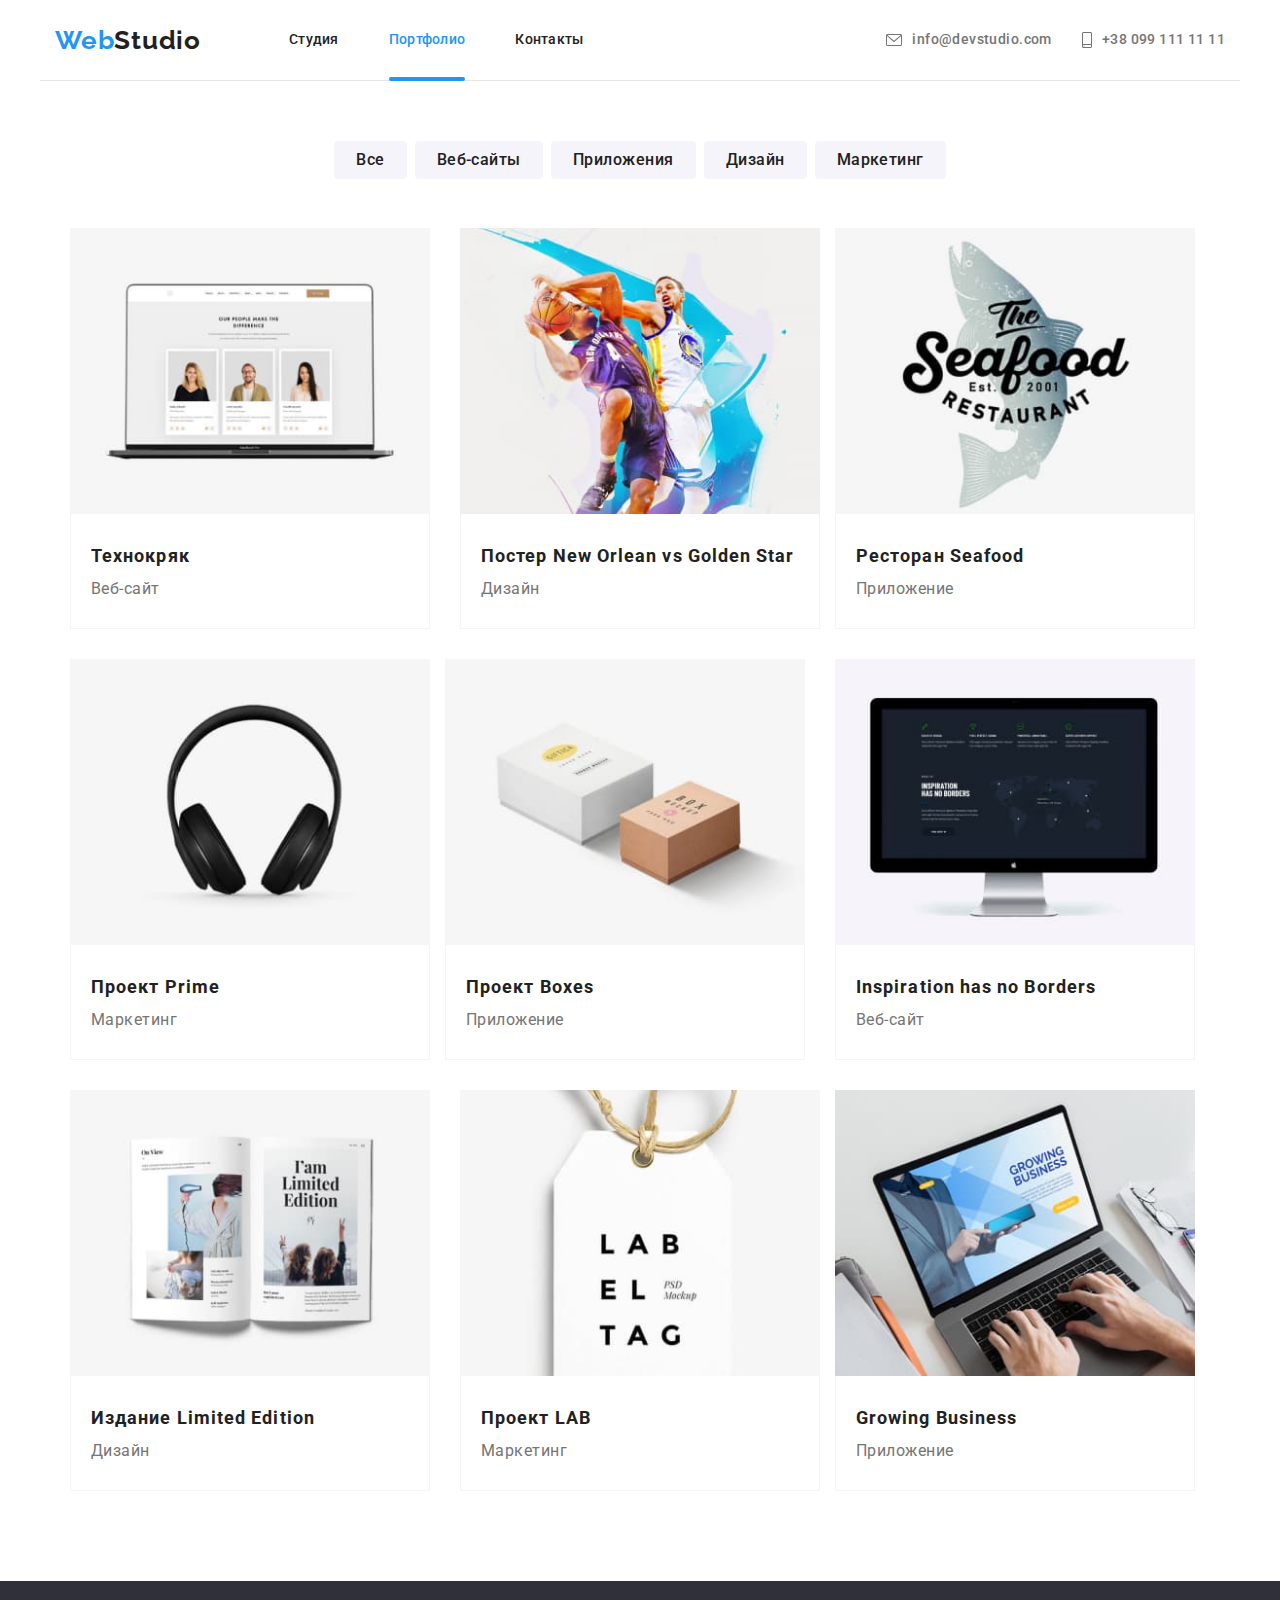
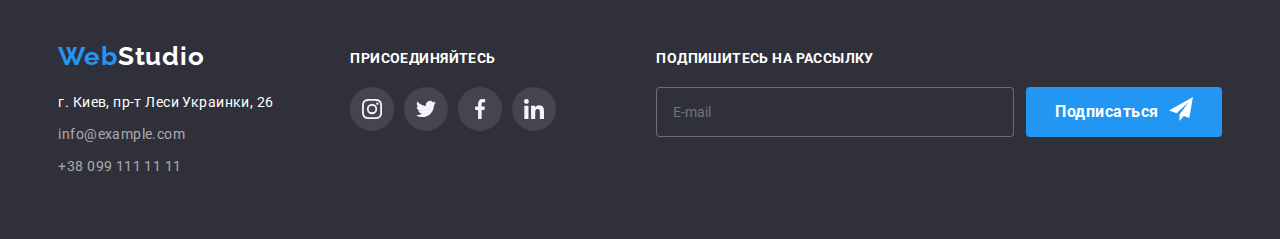
==== commit 7a1d9c1d: "hw-08" ====
--- a/portfolio.html
+++ b/portfolio.html
@@ -74,7 +74,7 @@
   </header>
 
     <main>
-      <!-- фильтр портфолио-->
+      <!-- фильтр портфолио  -->
       <section class="portfolio-projects">
         <div class="container">
 
@@ -97,7 +97,7 @@
             </li>
           </ul>
 
-          <!--  <h1> ПОРТФОЛИО </h1>      -->
+          <!--  <h1> ПОРТФОЛИО </h1>   -->
           <ul class="portfolio-projects__list list portfolio-projects__line">
             <li class="portfolio-projects__item">
               <a class="portfolio-projects__link link" href="">
@@ -452,7 +452,7 @@
       </section>
     </main>
 
-    <!--Footer-->
+    <!--  Footer  -->
     <footer class="footer">
       <div class="footer__container container">
         <div class="footer__contacts">
@@ -508,6 +508,8 @@
         </div>
       </div>
     </footer>
+
+    
         <script src="./js/modal.js"></script>
         <script src="./js/menu.js"></script>
   </body>
--- a/css/portfolio.min.css
+++ b/css/portfolio.min.css
@@ -1,2 +1,2 @@
-.portfolio-projects,.footer{padding-top:60px;padding-bottom:60px}/*! modern-normalize v0.7.0 | MIT License | https://github.com/sindresorhus/modern-normalize */html{-webkit-box-sizing:border-box;box-sizing:border-box}*,::after,::before{-webkit-box-sizing:inherit;box-sizing:inherit}:root{-moz-tab-size:4;-o-tab-size:4;tab-size:4}html{line-height:1.15;-webkit-text-size-adjust:100%}body{margin:0}body{font-family:system-ui, -apple-system, "Segoe UI", Roboto, Helvetica, Arial, sans-serif, "Apple Color Emoji", "Segoe UI Emoji"}hr{height:0}abbr[title]{-webkit-text-decoration:underline dotted;text-decoration:underline dotted}b,strong{font-weight:bolder}code,kbd,pre,samp{font-family:ui-monospace, SFMono-Regular, Consolas, "Liberation Mono", Menlo, monospace;font-size:1em}small{font-size:80%}sub,sup{font-size:75%;line-height:0;position:relative;vertical-align:baseline}sub{bottom:-0.25em}sup{top:-0.5em}button,input,optgroup,select,textarea{font-family:inherit;font-size:100%;line-height:1.15;margin:0}button,select{text-transform:none}[type="button"],[type="reset"],[type="submit"],button{-webkit-appearance:button}[type="button"]::-moz-focus-inner,[type="reset"]::-moz-focus-inner,[type="submit"]::-moz-focus-inner,button::-moz-focus-inner{border-style:none;padding:0}[type="button"]:-moz-focusring,[type="reset"]:-moz-focusring,[type="submit"]:-moz-focusring,button:-moz-focusring{outline:1px dotted ButtonText}legend{padding:0}progress{vertical-align:baseline}[type="number"]::-webkit-inner-spin-button,[type="number"]::-webkit-outer-spin-button{height:auto}[type="search"]{-webkit-appearance:textfield;outline-offset:-2px}[type="search"]::-webkit-search-decoration{-webkit-appearance:none}::-webkit-file-upload-button{-webkit-appearance:button;font:inherit}summary{display:list-item}*::-moz-selection{background:transparent}*::selection{background:transparent}body{font-size:14px;font-weight:400;line-height:1.71;letter-spacing:.03em;position:relative;font-family:"Roboto", sans-serif;background-color:#fff;color:#757575}img,picture{display:block;max-width:100%;height:auto}.is-hidden{opacity:0;pointer-events:none}.visually-hidden{position:absolute;width:1px;height:1px;margin:-1px;padding:0;border:0;overflow:hidden;clip:rect(0 0 0 0)}.link{text-decoration:none;display:block;color:inherit;font-style:normal}.list{list-style:none;margin:0;padding:0}.accent{color:#2196f3}.container{width:100%;margin-left:auto;margin-right:auto;padding-left:15px;padding-right:15px}@media (min-width: 480px){.container{width:480px}}@media (min-width: 768px){.container{width:768px}}@media (min-width: 1200px){.container{width:1200px}}.section-title{font-size:28px;font-weight:700;line-height:1.18;letter-spacing:.03em;color:#212121;text-align:center}@media (min-width: 1200px){.section-title{font-size:36px;font-weight:700;line-height:1.16;letter-spacing:.03em}}.logo{font-size:24px;font-weight:700;line-height:1.19;letter-spacing:.03em;color:#212121;font-family:Raleway, sans-serif;text-decoration:none}@media (min-width: 1200px){.logo{font-size:26px;font-weight:700;line-height:1.17;letter-spacing:.03em}}.social{display:-webkit-box;display:-ms-flexbox;display:flex;-webkit-box-pack:center;-ms-flex-pack:center;justify-content:center;-webkit-box-align:center;-ms-flex-align:center;align-items:center;-webkit-transition:background-color 0.25s cubic-bezier(0.4, 0, 0.2, 1);transition:background-color 0.25s cubic-bezier(0.4, 0, 0.2, 1)}.social__item:not(:last-child){margin-right:10px}.social__link{display:-webkit-box;display:-ms-flexbox;display:flex;-webkit-box-pack:center;-ms-flex-pack:center;justify-content:center;-webkit-box-align:center;-ms-flex-align:center;align-items:center;-webkit-transition:background 0.25s cubic-bezier(0.4, 0, 0.2, 1);transition:background 0.25s cubic-bezier(0.4, 0, 0.2, 1);width:44px;height:44px;border-radius:50%;background-repeat:no-repeat;background-position:center}.social__link--grey{background:rgba(255,255,255,0.1)}.social__link:hover,.social__link:focus{background-color:#2196f3}.social__icon{-webkit-transition:fill 0.25s cubic-bezier(0.4, 0, 0.2, 1);transition:fill 0.25s cubic-bezier(0.4, 0, 0.2, 1);width:20px;height:20px;fill:#AFB1B8}.social__icon--white{fill:#f5f4fa}.social__link:hover .social__icon--white-hover,.social__link:focus .social__icon--white-hover{fill:#f5f4fa}.site-nav{font-size:14px;font-weight:500;line-height:1.14;letter-spacing:.02em;display:none;color:#212121}.site-nav__list{display:-webkit-box;display:-ms-flexbox;display:flex;-webkit-box-pack:justify;-ms-flex-pack:justify;justify-content:space-between;-webkit-box-align:center;-ms-flex-align:center;align-items:center}.site-nav__item:not(:last-child){margin-right:50px}.site-nav__link{padding-top:32px;padding-bottom:32px}.site-nav__link:hover,.site-nav__link:focus{color:#2196f3;cursor:pointer}@media (min-width: 768px){.site-nav{width:100%;display:-webkit-box;display:-ms-flexbox;display:flex;-webkit-box-pack:justify;-ms-flex-pack:justify;justify-content:space-between;-webkit-box-align:center;-ms-flex-align:center;align-items:center}}.site-nav__link--accent{position:relative;color:#2196f3}.site-nav__link--accent::after{content:"";position:absolute;bottom:0;left:0;width:100%;height:4px;margin-bottom:-1px;background-color:#2196f3;border-radius:2px}.burger-menu{z-index:2}.burger-menu__container{position:absolute;display:none;top:calc(100% + 1px);left:0;width:100%;padding:60px;text-align:center;background-color:#fff;-webkit-box-shadow:0px 4px 8px rgba(0,0,0,0.04),0px 2px 4px rgba(0,0,0,0.08),0px 1px 3px rgba(0,0,0,0.16);box-shadow:0px 4px 8px rgba(0,0,0,0.04),0px 2px 4px rgba(0,0,0,0.08),0px 1px 3px rgba(0,0,0,0.16)}.burger-menu__container.is-open{display:block}.burger-menu__list{font-size:18px;font-weight:500;line-height:1.17;letter-spacing:.02em;margin-bottom:60px;color:#212121}.burger-menu__item:not(:last-child){margin-bottom:40px}.burger-menu__contacts{font-size:18px;font-weight:500;line-height:1.17;letter-spacing:.02em}.burger-menu__link:hover,.burger-menu__link:focus{color:#2196f3;cursor:pointer}.burger-menu__button{margin:0;padding:0;font-size:0;background-color:transparent;border:0}.burger-menu__icon{width:40px;height:40px;fill:#000}.burger-menu__icon:hover{fill:#2196f3}@media (min-width: 480px){.burger-menu{display:block}}@media (min-width: 768px){.burger-menu{display:none}}.burger-menu__item--contacts:not(:last-child){margin-bottom:12px}.burger-menu__link{display:inline-block}.burger-menu__link--accent::after{content:"";display:inline-block;bottom:0;left:0;width:100%;height:4px;margin-top:8px;background-color:#2196f3;border-radius:2px}.burger-menu__icon--phone{width:10px;height:15px;margin-right:5px;fill:#757575}.burger-menu__icon--mail{width:16px;height:12px;margin-right:5px;fill:#757575}.burger-menu__button.is-open .burger-menu--icon-cross{display:none}.burger-menu__button.is-open .burger-menu--icon-menu{display:block}.burger-menu__button .burger-menu--icon-cross{display:block}.burger-menu__button .burger-menu--icon-menu{display:none}.portfolio-filter{display:-webkit-box;display:-ms-flexbox;display:flex;-webkit-box-pack:start;-ms-flex-pack:start;justify-content:flex-start;-webkit-box-align:stretch;-ms-flex-align:stretch;align-items:stretch;-ms-flex-wrap:wrap;flex-wrap:wrap;margin-bottom:34px}@media (max-width: 479px){.portfolio-filter{padding-bottom:40px;background-color:orange}}@media (max-width: 479px) and (max-width: 1199px){.portfolio-filter{padding-bottom:14px;background-color:red}}.portfolio-filter__item{margin-bottom:15px}.portfolio-filter__item:not(:last-child){margin-right:8px}.portfolio-filter__link{font-size:16px;font-weight:500;line-height:1.62;letter-spacing:.03em;padding:6px 22px;background-color:#f5f4fa;border:0;border-radius:4px;cursor:pointer;color:#212121}.portfolio-filter__link:hover,.portfolio-filter__link:focus{color:#fff;background-color:#2196f3;-webkit-box-shadow:0px 3px 1px rgba(0,0,0,0.1),0px 1px 2px rgba(0,0,0,0.08),0px 2px 2px rgba(0,0,0,0.12);box-shadow:0px 3px 1px rgba(0,0,0,0.1),0px 1px 2px rgba(0,0,0,0.08),0px 2px 2px rgba(0,0,0,0.12)}@media (min-width: 768px){.portfolio-filter{display:-webkit-box;display:-ms-flexbox;display:flex;-webkit-box-pack:center;-ms-flex-pack:center;justify-content:center;-webkit-box-align:stretch;-ms-flex-align:stretch;align-items:stretch}}.site-header{display:-webkit-box;display:-ms-flexbox;display:flex;-webkit-box-pack:justify;-ms-flex-pack:justify;justify-content:space-between;-webkit-box-align:center;-ms-flex-align:center;align-items:center;border-bottom:1px solid #E5E5E5;position:relative}.site-header__logo{margin-right:276px;padding-top:16px;padding-bottom:16px}@media (min-width: 768px){.site-header__logo{margin-right:88px}}.site-header__contacts{display:-webkit-box;display:-ms-flexbox;display:flex;-webkit-box-pack:justify;-ms-flex-pack:justify;justify-content:space-between;-webkit-box-align:start;-ms-flex-align:start;align-items:start}@media (max-width: 1199px){.site-header__contacts{-webkit-box-orient:vertical;-webkit-box-direction:normal;-ms-flex-direction:column;flex-direction:column}}.site-header__item:not(:last-child){margin-right:50px}@media (max-width: 1199px){.site-header__item:not(:last-child){margin-right:0;margin-bottom:10px}}@media (min-width: 1200px){.site-header__item:not(:last-child){margin-right:30px;margin-bottom:0}}.site-header__link{font-size:12px;font-weight:500;line-height:1.17;letter-spacing:.02em;-webkit-transition:color 0.25s cubic-bezier(0.4, 0, 0.2, 1);transition:color 0.25s cubic-bezier(0.4, 0, 0.2, 1);padding-top:32px;padding-bottom:32px;color:#757575}@media (max-width: 1199px){.site-header__link{padding-top:0;padding-bottom:0}}@media (min-width: 1200px){.site-header__link{font-size:14px;font-weight:500;line-height:1.14;letter-spacing:.03em}}.site-header__icon{margin-right:10px;fill:#757575}@media (max-width: 1199px){.site-header__icon{margin-right:8px}}.site-header__link{display:-webkit-box;display:-ms-flexbox;display:flex;-webkit-box-pack:center;-ms-flex-pack:center;justify-content:center;-webkit-box-align:center;-ms-flex-align:center;align-items:center}.site-header__link:hover,.site-header__link:focus{color:#2196f3;cursor:pointer}.site-header__link:hover .site-header__icon,.site-header__link:focus .site-header__icon{fill:#2196f3}.site-header__icon--phone{width:10px;height:16px}@media (max-width: 1199px){.site-header__icon--phone{width:10px;height:14px}}.site-header__icon--mail{width:16px;height:12px}@media (max-width: 1199px){.site-header__icon--mail{width:14px;height:10px}}@media (min-width: 768px){.portfolio-projects__list{display:-webkit-box;display:-ms-flexbox;display:flex;-webkit-box-pack:start;-ms-flex-pack:start;justify-content:flex-start;-webkit-box-align:start;-ms-flex-align:start;align-items:start;-ms-flex-wrap:wrap;flex-wrap:wrap}}.portfolio-projects__item{position:relative;max-width:450px;background-color:#fff}@media (min-width: 768px){.portfolio-projects__item{width:calc((100% - 30px * 2) / 2);margin-left:15px;margin-right:15px}}@media (min-width: 1200px){.portfolio-projects__item{width:calc((100% - 30px * 3) / 3)}}.portfolio-projects__item:hover,.portfolio-projects__item:focus{-webkit-box-shadow:0px 1px 1px rgba(0,0,0,0.12),0px 4px 4px rgba(0,0,0,0.06),1px 4px 6px rgba(0,0,0,0.16);box-shadow:0px 1px 1px rgba(0,0,0,0.12),0px 4px 4px rgba(0,0,0,0.06),1px 4px 6px rgba(0,0,0,0.16);-webkit-transition:-webkit-box-shadow 250ms cubic-bezier(0.4, 0, 0.2, 1);transition:-webkit-box-shadow 250ms cubic-bezier(0.4, 0, 0.2, 1);transition:box-shadow 250ms cubic-bezier(0.4, 0, 0.2, 1);transition:box-shadow 250ms cubic-bezier(0.4, 0, 0.2, 1), -webkit-box-shadow 250ms cubic-bezier(0.4, 0, 0.2, 1)}.portfolio-projects__text-content{padding:24px 20px;border:1px solid #f5f4fa}.portfolio-projects__title{font-size:18px;font-weight:700;line-height:2;letter-spacing:.06em;color:#212121}.portfolio-projects__description{font-size:16px;font-weight:400;line-height:1.87;letter-spacing:.03em;color:#757575}.portfolio-projects__textbox{display:-webkit-box;display:-ms-flexbox;display:flex;-webkit-box-pack:center;-ms-flex-pack:center;justify-content:center;-webkit-box-align:center;-ms-flex-align:center;align-items:center;position:absolute;padding:24px 20px;top:0;left:0;width:100%;height:294px;overflow:hidden}.portfolio-projects__text{position:absolute;top:0;left:0;height:100%;margin:0;padding:63px 24px;font-size:18px;line-height:1.56;color:#fff;background:rgba(33,150,243,0.9);-webkit-transform:translate(0, calc(100% + 1px));transform:translate(0, calc(100% + 1px));-webkit-transition:-webkit-transform 0.25s cubic-bezier(0.4, 0, 0.2, 1);transition:-webkit-transform 0.25s cubic-bezier(0.4, 0, 0.2, 1);transition:transform 0.25s cubic-bezier(0.4, 0, 0.2, 1);transition:transform 0.25s cubic-bezier(0.4, 0, 0.2, 1), -webkit-transform 0.25s cubic-bezier(0.4, 0, 0.2, 1)}.portfolio-projects__item:hover .portfolio-projects__text,.portfolio-projects__item:focus .portfolio-projects__text{-webkit-transform:translate(0, 0);transform:translate(0, 0)}.footer{color:rgba(255,255,255,0.6);background-color:#2f303a}@media (min-width: 768px){.footer__container{display:-webkit-box;display:-ms-flexbox;display:flex;-ms-flex-pack:distribute;justify-content:space-around;-webkit-box-align:start;-ms-flex-align:start;align-items:start;-ms-flex-wrap:wrap;flex-wrap:wrap}}.footer__contacts{display:-webkit-box;display:-ms-flexbox;display:flex;-webkit-box-pack:center;-ms-flex-pack:center;justify-content:center;-webkit-box-align:stretch;-ms-flex-align:stretch;align-items:stretch;-webkit-box-orient:vertical;-webkit-box-direction:normal;-ms-flex-direction:column;flex-direction:column}.footer__logo{margin-bottom:20px;color:#fff;text-align:center}@media (min-width: 1200px){.footer__logo{text-align:left}}.footer__address{text-align:center;margin-bottom:60px}@media (min-width: 1200px){.footer__address{margin-right:70px;margin-bottom:0;text-align:left}}.footer__social{display:-webkit-box;display:-ms-flexbox;display:flex;-webkit-box-pack:center;-ms-flex-pack:center;justify-content:center;-webkit-box-align:center;-ms-flex-align:center;align-items:center;-webkit-box-orient:vertical;-webkit-box-direction:normal;-ms-flex-direction:column;flex-direction:column;margin-bottom:60px}@media (min-width: 1200px){.footer__social{display:-webkit-box;display:-ms-flexbox;display:flex;-webkit-box-pack:start;-ms-flex-pack:start;justify-content:flex-start;-webkit-box-align:stretch;-ms-flex-align:stretch;align-items:stretch;margin-bottom:0;margin-right:93px;margin-top:10px}}.footer__title{font-size:14px;font-weight:700;line-height:1.14;letter-spacing:.03em;margin-bottom:20px;color:#fff;text-transform:uppercase}.footer__link:hover,.footer__link:focus{color:#2196f3;cursor:pointer}.footer__link--white{color:#fff}.footer__link:not(:last-child){margin-bottom:8px}.footer__subscribe{display:-webkit-box;display:-ms-flexbox;display:flex;-webkit-box-pack:center;-ms-flex-pack:center;justify-content:center;-webkit-box-align:center;-ms-flex-align:center;align-items:center;-webkit-box-orient:vertical;-webkit-box-direction:normal;-ms-flex-direction:column;flex-direction:column;margin-top:10px}@media (min-width: 1200px){.footer__subscribe{display:-webkit-box;display:-ms-flexbox;display:flex;-webkit-box-pack:start;-ms-flex-pack:start;justify-content:flex-start;-webkit-box-align:stretch;-ms-flex-align:stretch;align-items:stretch}}.footer__form{display:-webkit-box;display:-ms-flexbox;display:flex;-webkit-box-pack:center;-ms-flex-pack:center;justify-content:center;-webkit-box-align:center;-ms-flex-align:center;align-items:center;-webkit-box-orient:vertical;-webkit-box-direction:normal;-ms-flex-direction:column;flex-direction:column;width:100%}@media (min-width: 1200px){.footer__form{display:-webkit-box;display:-ms-flexbox;display:flex;-webkit-box-pack:start;-ms-flex-pack:start;justify-content:flex-start;-webkit-box-align:stretch;-ms-flex-align:stretch;align-items:stretch;-webkit-box-orient:horizontal;-webkit-box-direction:normal;-ms-flex-direction:row;flex-direction:row}}.footer__field{display:-webkit-box;display:-ms-flexbox;display:flex;-webkit-box-pack:center;-ms-flex-pack:center;justify-content:center;-webkit-box-align:center;-ms-flex-align:center;align-items:center;width:100%}.footer__input{width:450px;height:50px;margin-bottom:20px;padding:15px 16px;color:inherit;border-radius:4px;border:1px solid rgba(255,255,255,0.3);background-color:#2f303a}@media (max-width: 479px){.footer__input{width:calc(100% - 30px);margin-left:auto;margin-right:auto;display:block}}@media (min-width: 1200px){.footer__input{width:358px;margin-bottom:0;margin-right:12px}}.footer__btn{display:-webkit-box;display:-ms-flexbox;display:flex;-webkit-box-pack:center;-ms-flex-pack:center;justify-content:center;-webkit-box-align:start;-ms-flex-align:start;align-items:start;padding:10px 29px;background-color:#2196f3;border:0;border-radius:4px;cursor:pointer;font-size:16px;font-weight:700;line-height:1.87;letter-spacing:.03em;color:#fff;cursor:pointer}.footer__btn::after{content:"";display:inline-block;width:24px;height:24px;margin-left:10px;background-image:url(../images/icon-send.svg);background-repeat:no-repeat;background-position:center;background-size:contain}
+.portfolio-projects,.footer{padding-top:60px;padding-bottom:60px}/*! modern-normalize v0.7.0 | MIT License | https://github.com/sindresorhus/modern-normalize */html{-webkit-box-sizing:border-box;box-sizing:border-box}*,::after,::before{-webkit-box-sizing:inherit;box-sizing:inherit}:root{-moz-tab-size:4;-o-tab-size:4;tab-size:4}html{line-height:1.15;-webkit-text-size-adjust:100%}body{margin:0}body{font-family:system-ui, -apple-system, "Segoe UI", Roboto, Helvetica, Arial, sans-serif, "Apple Color Emoji", "Segoe UI Emoji"}hr{height:0}abbr[title]{-webkit-text-decoration:underline dotted;text-decoration:underline dotted}b,strong{font-weight:bolder}code,kbd,pre,samp{font-family:ui-monospace, SFMono-Regular, Consolas, "Liberation Mono", Menlo, monospace;font-size:1em}small{font-size:80%}sub,sup{font-size:75%;line-height:0;position:relative;vertical-align:baseline}sub{bottom:-0.25em}sup{top:-0.5em}button,input,optgroup,select,textarea{font-family:inherit;font-size:100%;line-height:1.15;margin:0}button,select{text-transform:none}[type="button"],[type="reset"],[type="submit"],button{-webkit-appearance:button}[type="button"]::-moz-focus-inner,[type="reset"]::-moz-focus-inner,[type="submit"]::-moz-focus-inner,button::-moz-focus-inner{border-style:none;padding:0}[type="button"]:-moz-focusring,[type="reset"]:-moz-focusring,[type="submit"]:-moz-focusring,button:-moz-focusring{outline:1px dotted ButtonText}legend{padding:0}progress{vertical-align:baseline}[type="number"]::-webkit-inner-spin-button,[type="number"]::-webkit-outer-spin-button{height:auto}[type="search"]{-webkit-appearance:textfield;outline-offset:-2px}[type="search"]::-webkit-search-decoration{-webkit-appearance:none}::-webkit-file-upload-button{-webkit-appearance:button;font:inherit}summary{display:list-item}*::-moz-selection{background:transparent}*::selection{background:transparent}body{font-size:14px;font-weight:400;line-height:1.71;letter-spacing:.03em;position:relative;font-family:"Roboto", sans-serif;background-color:#fff;color:#757575}img,picture{display:block;max-width:100%;height:auto}.is-hidden{opacity:0;pointer-events:none}.visually-hidden{position:absolute;width:1px;height:1px;margin:-1px;padding:0;border:0;overflow:hidden;clip:rect(0 0 0 0)}.link{text-decoration:none;display:block;color:inherit;font-style:normal}.list{list-style:none;margin:0;padding:0}.accent{color:#2196f3}.container{width:100%;margin-left:auto;margin-right:auto;padding-left:15px;padding-right:15px}@media (min-width: 480px){.container{width:480px}}@media (min-width: 768px){.container{width:768px}}@media (min-width: 1200px){.container{width:1200px}}.section-title{font-size:28px;font-weight:700;line-height:1.18;letter-spacing:.03em;color:#212121;text-align:center}@media (min-width: 1200px){.section-title{font-size:36px;font-weight:700;line-height:1.16;letter-spacing:.03em}}.logo{font-size:24px;font-weight:700;line-height:1.19;letter-spacing:.03em;color:#212121;font-family:Raleway, sans-serif;text-decoration:none}@media (min-width: 1200px){.logo{font-size:26px;font-weight:700;line-height:1.17;letter-spacing:.03em}}.social{display:-webkit-box;display:-ms-flexbox;display:flex;-webkit-box-pack:center;-ms-flex-pack:center;justify-content:center;-webkit-box-align:center;-ms-flex-align:center;align-items:center;-webkit-transition:background-color 0.25s cubic-bezier(0.4, 0, 0.2, 1);transition:background-color 0.25s cubic-bezier(0.4, 0, 0.2, 1)}.social__item:not(:last-child){margin-right:10px}.social__link{display:-webkit-box;display:-ms-flexbox;display:flex;-webkit-box-pack:center;-ms-flex-pack:center;justify-content:center;-webkit-box-align:center;-ms-flex-align:center;align-items:center;-webkit-transition:background 0.25s cubic-bezier(0.4, 0, 0.2, 1);transition:background 0.25s cubic-bezier(0.4, 0, 0.2, 1);width:44px;height:44px;border-radius:50%;background-repeat:no-repeat;background-position:center}.social__link--grey{background:rgba(255,255,255,0.1)}.social__link:hover,.social__link:focus{background-color:#2196f3}.social__icon{-webkit-transition:fill 0.25s cubic-bezier(0.4, 0, 0.2, 1);transition:fill 0.25s cubic-bezier(0.4, 0, 0.2, 1);width:20px;height:20px;fill:#AFB1B8}.social__icon--white{fill:#f5f4fa}.social__link:hover .social__icon--white-hover,.social__link:focus .social__icon--white-hover{fill:#f5f4fa}.site-nav{font-size:14px;font-weight:500;line-height:1.14;letter-spacing:.02em;display:none;color:#212121}.site-nav__list{display:-webkit-box;display:-ms-flexbox;display:flex;-webkit-box-pack:justify;-ms-flex-pack:justify;justify-content:space-between;-webkit-box-align:center;-ms-flex-align:center;align-items:center}.site-nav__item:not(:last-child){margin-right:50px}.site-nav__link{padding-top:32px;padding-bottom:32px}.site-nav__link:hover,.site-nav__link:focus{color:#2196f3;cursor:pointer}@media (min-width: 768px){.site-nav{width:100%;display:-webkit-box;display:-ms-flexbox;display:flex;-webkit-box-pack:justify;-ms-flex-pack:justify;justify-content:space-between;-webkit-box-align:center;-ms-flex-align:center;align-items:center}}.site-nav__link--accent{position:relative;color:#2196f3}.site-nav__link--accent::after{content:"";position:absolute;bottom:0;left:0;width:100%;height:4px;margin-bottom:-1px;background-color:#2196f3;border-radius:2px}.burger-menu{z-index:2}.burger-menu__container{position:absolute;display:none;top:calc(100% + 1px);left:0;width:100%;padding:60px;text-align:center;background-color:#fff;-webkit-box-shadow:0px 4px 8px rgba(0,0,0,0.04),0px 2px 4px rgba(0,0,0,0.08),0px 1px 3px rgba(0,0,0,0.16);box-shadow:0px 4px 8px rgba(0,0,0,0.04),0px 2px 4px rgba(0,0,0,0.08),0px 1px 3px rgba(0,0,0,0.16)}.burger-menu__container.is-open{display:block}.burger-menu__list{font-size:18px;font-weight:500;line-height:1.17;letter-spacing:.02em;margin-bottom:60px;color:#212121}.burger-menu__item:not(:last-child){margin-bottom:40px}.burger-menu__contacts{font-size:18px;font-weight:500;line-height:1.17;letter-spacing:.02em}.burger-menu__link:hover,.burger-menu__link:focus{color:#2196f3;cursor:pointer}.burger-menu__button{margin:0;padding:0;font-size:0;background-color:transparent;border:0}.burger-menu__icon{width:40px;height:40px;fill:#000}.burger-menu__icon:hover{fill:#2196f3}@media (min-width: 480px){.burger-menu{display:block}}@media (min-width: 768px){.burger-menu{display:none}}.burger-menu__item--contacts:not(:last-child){margin-bottom:12px}.burger-menu__link{display:inline-block}.burger-menu__link--accent::after{content:"";display:inline-block;bottom:0;left:0;width:100%;height:4px;margin-top:8px;background-color:#2196f3;border-radius:2px}.burger-menu__icon--phone{width:10px;height:15px;margin-right:5px;fill:#757575}.burger-menu__icon--mail{width:16px;height:12px;margin-right:5px;fill:#757575}.burger-menu__button.is-open .burger-menu--icon-cross{display:none}.burger-menu__button.is-open .burger-menu--icon-menu{display:block}.burger-menu__button .burger-menu--icon-cross{display:block}.burger-menu__button .burger-menu--icon-menu{display:none}.portfolio-filter{display:-webkit-box;display:-ms-flexbox;display:flex;-webkit-box-pack:start;-ms-flex-pack:start;justify-content:flex-start;-webkit-box-align:stretch;-ms-flex-align:stretch;align-items:stretch;-ms-flex-wrap:wrap;flex-wrap:wrap}.portfolio-filter__item{padding-bottom:15px}.portfolio-filter__item:not(:last-child){margin-right:8px}@media (min-width: 1200px){.portfolio-filter__item:not(:last-child){margin-bottom:0px}}.portfolio-filter__link{font-size:16px;font-weight:500;line-height:1.62;letter-spacing:.03em;padding:6px 22px;background-color:#f5f4fa;border:0;border-radius:4px;cursor:pointer;color:#212121}.portfolio-filter__link:hover,.portfolio-filter__link:focus{color:#fff;background-color:#2196f3;-webkit-box-shadow:0px 3px 1px rgba(0,0,0,0.1),0px 1px 2px rgba(0,0,0,0.08),0px 2px 2px rgba(0,0,0,0.12);box-shadow:0px 3px 1px rgba(0,0,0,0.1),0px 1px 2px rgba(0,0,0,0.08),0px 2px 2px rgba(0,0,0,0.12)}@media (min-width: 768px){.portfolio-filter{display:-webkit-box;display:-ms-flexbox;display:flex;-webkit-box-pack:center;-ms-flex-pack:center;justify-content:center;-webkit-box-align:stretch;-ms-flex-align:stretch;align-items:stretch}}@media (max-width: 479px){.portfolio-filter{padding-bottom:40px}}@media (min-width: 480px){.portfolio-filter{padding-bottom:40px}}@media (min-width: 768px){.portfolio-filter{padding-bottom:14px}}@media (min-width: 1200px){.portfolio-filter{padding-bottom:34px}}.site-header{display:-webkit-box;display:-ms-flexbox;display:flex;-webkit-box-pack:justify;-ms-flex-pack:justify;justify-content:space-between;-webkit-box-align:center;-ms-flex-align:center;align-items:center;border-bottom:1px solid #E5E5E5;position:relative}.site-header__logo{margin-right:276px;padding-top:16px;padding-bottom:16px}@media (min-width: 768px){.site-header__logo{margin-right:88px}}.site-header__contacts{display:-webkit-box;display:-ms-flexbox;display:flex;-webkit-box-pack:justify;-ms-flex-pack:justify;justify-content:space-between;-webkit-box-align:start;-ms-flex-align:start;align-items:start}@media (max-width: 1199px){.site-header__contacts{-webkit-box-orient:vertical;-webkit-box-direction:normal;-ms-flex-direction:column;flex-direction:column}}.site-header__item:not(:last-child){margin-right:50px}@media (max-width: 1199px){.site-header__item:not(:last-child){margin-right:0;margin-bottom:10px}}@media (min-width: 1200px){.site-header__item:not(:last-child){margin-right:30px;margin-bottom:0}}.site-header__link{font-size:12px;font-weight:500;line-height:1.17;letter-spacing:.02em;-webkit-transition:color 0.25s cubic-bezier(0.4, 0, 0.2, 1);transition:color 0.25s cubic-bezier(0.4, 0, 0.2, 1);padding-top:32px;padding-bottom:32px;color:#757575}@media (max-width: 1199px){.site-header__link{padding-top:0;padding-bottom:0}}@media (min-width: 1200px){.site-header__link{font-size:14px;font-weight:500;line-height:1.14;letter-spacing:.03em}}.site-header__icon{margin-right:10px;fill:#757575}@media (max-width: 1199px){.site-header__icon{margin-right:8px}}.site-header__link{display:-webkit-box;display:-ms-flexbox;display:flex;-webkit-box-pack:center;-ms-flex-pack:center;justify-content:center;-webkit-box-align:center;-ms-flex-align:center;align-items:center}.site-header__link:hover,.site-header__link:focus{color:#2196f3;cursor:pointer}.site-header__link:hover .site-header__icon,.site-header__link:focus .site-header__icon{fill:#2196f3}.site-header__icon--phone{width:10px;height:16px}@media (max-width: 1199px){.site-header__icon--phone{width:10px;height:14px}}.site-header__icon--mail{width:16px;height:12px}@media (max-width: 1199px){.site-header__icon--mail{width:14px;height:10px}}@media (min-width: 768px){.portfolio-projects__list{display:-webkit-box;display:-ms-flexbox;display:flex;-webkit-box-pack:start;-ms-flex-pack:start;justify-content:flex-start;-webkit-box-align:start;-ms-flex-align:start;align-items:start;-ms-flex-wrap:wrap;flex-wrap:wrap}}.portfolio-projects__item{position:relative;max-width:450px;background-color:#fff}@media (min-width: 480px){.portfolio-projects__item:not(:nth-last-child(-n+1)){margin-bottom:30px}}@media (max-width: 479px){.portfolio-projects__item:nth-child(1n){margin-right:0px}.portfolio-projects__item:not(:nth-last-child(-n+1)){margin-bottom:30px}}@media (min-width: 768px){.portfolio-projects__item{width:calc((100% - 30px * 2) / 2);margin-left:15px;margin-right:15px}.portfolio-projects__item:nth-child(2n){margin-right:0px}.portfolio-projects__item:not(:nth-last-child(-n+2)){margin-bottom:30px}}@media (min-width: 1200px){.portfolio-projects__item{width:calc((100% - 30px * 3) / 3)}.portfolio-projects__item:nth-child(3n){margin-right:0px}.portfolio-projects__item:not(:nth-last-child(-n+3)){margin-bottom:30px}}.portfolio-projects__item:hover,.portfolio-projects__item:focus{-webkit-box-shadow:0px 1px 1px rgba(0,0,0,0.12),0px 4px 4px rgba(0,0,0,0.06),1px 4px 6px rgba(0,0,0,0.16);box-shadow:0px 1px 1px rgba(0,0,0,0.12),0px 4px 4px rgba(0,0,0,0.06),1px 4px 6px rgba(0,0,0,0.16);-webkit-transition:-webkit-box-shadow 250ms cubic-bezier(0.4, 0, 0.2, 1);transition:-webkit-box-shadow 250ms cubic-bezier(0.4, 0, 0.2, 1);transition:box-shadow 250ms cubic-bezier(0.4, 0, 0.2, 1);transition:box-shadow 250ms cubic-bezier(0.4, 0, 0.2, 1), -webkit-box-shadow 250ms cubic-bezier(0.4, 0, 0.2, 1)}.portfolio-projects__text-content{padding:24px 20px;border:1px solid #f5f4fa;border-top:0}.portfolio-projects__title{font-size:18px;font-weight:700;line-height:2;letter-spacing:.06em;color:#212121}.portfolio-projects__description{font-size:16px;font-weight:400;line-height:1.87;letter-spacing:.03em;margin-top:0;margin-bottom:0;color:#757575}.portfolio-projects__textbox{display:-webkit-box;display:-ms-flexbox;display:flex;-webkit-box-pack:center;-ms-flex-pack:center;justify-content:center;-webkit-box-align:center;-ms-flex-align:center;align-items:center;position:absolute;padding:24px 20px;top:0;left:0;width:100%;height:294px;overflow:hidden}.portfolio-projects__text{position:absolute;top:0;left:0;height:100%;margin:0;padding:63px 24px;font-size:18px;line-height:1.56;color:#fff;background:rgba(33,150,243,0.9);-webkit-transform:translate(0, calc(100% + 1px));transform:translate(0, calc(100% + 1px));-webkit-transition:-webkit-transform 0.25s cubic-bezier(0.4, 0, 0.2, 1);transition:-webkit-transform 0.25s cubic-bezier(0.4, 0, 0.2, 1);transition:transform 0.25s cubic-bezier(0.4, 0, 0.2, 1);transition:transform 0.25s cubic-bezier(0.4, 0, 0.2, 1), -webkit-transform 0.25s cubic-bezier(0.4, 0, 0.2, 1)}.portfolio-projects__item:hover .portfolio-projects__text,.portfolio-projects__item:focus .portfolio-projects__text{-webkit-transform:translate(0, 0);transform:translate(0, 0)}.footer{color:rgba(255,255,255,0.6);background-color:#2f303a}@media (min-width: 768px){.footer__container{display:-webkit-box;display:-ms-flexbox;display:flex;-ms-flex-pack:distribute;justify-content:space-around;-webkit-box-align:start;-ms-flex-align:start;align-items:start;-ms-flex-wrap:wrap;flex-wrap:wrap}}.footer__contacts{display:-webkit-box;display:-ms-flexbox;display:flex;-webkit-box-pack:center;-ms-flex-pack:center;justify-content:center;-webkit-box-align:stretch;-ms-flex-align:stretch;align-items:stretch;-webkit-box-orient:vertical;-webkit-box-direction:normal;-ms-flex-direction:column;flex-direction:column}.footer__logo{margin-bottom:20px;color:#fff;text-align:center}@media (min-width: 1200px){.footer__logo{text-align:left}}.footer__address{text-align:center;margin-bottom:60px}@media (min-width: 1200px){.footer__address{margin-right:70px;margin-bottom:0;text-align:left}}.footer__social{display:-webkit-box;display:-ms-flexbox;display:flex;-webkit-box-pack:center;-ms-flex-pack:center;justify-content:center;-webkit-box-align:center;-ms-flex-align:center;align-items:center;-webkit-box-orient:vertical;-webkit-box-direction:normal;-ms-flex-direction:column;flex-direction:column;margin-bottom:60px}@media (min-width: 1200px){.footer__social{display:-webkit-box;display:-ms-flexbox;display:flex;-webkit-box-pack:start;-ms-flex-pack:start;justify-content:flex-start;-webkit-box-align:stretch;-ms-flex-align:stretch;align-items:stretch;margin-bottom:0;margin-right:93px;margin-top:10px}}.footer__title{font-size:14px;font-weight:700;line-height:1.14;letter-spacing:.03em;margin-bottom:20px;color:#fff;text-transform:uppercase}.footer__link:hover,.footer__link:focus{color:#2196f3;cursor:pointer}.footer__link--white{color:#fff}.footer__link:not(:last-child){margin-bottom:8px}.footer__subscribe{display:-webkit-box;display:-ms-flexbox;display:flex;-webkit-box-pack:center;-ms-flex-pack:center;justify-content:center;-webkit-box-align:center;-ms-flex-align:center;align-items:center;-webkit-box-orient:vertical;-webkit-box-direction:normal;-ms-flex-direction:column;flex-direction:column;margin-top:10px}@media (min-width: 1200px){.footer__subscribe{display:-webkit-box;display:-ms-flexbox;display:flex;-webkit-box-pack:start;-ms-flex-pack:start;justify-content:flex-start;-webkit-box-align:stretch;-ms-flex-align:stretch;align-items:stretch}}.footer__form{display:-webkit-box;display:-ms-flexbox;display:flex;-webkit-box-pack:center;-ms-flex-pack:center;justify-content:center;-webkit-box-align:center;-ms-flex-align:center;align-items:center;-webkit-box-orient:vertical;-webkit-box-direction:normal;-ms-flex-direction:column;flex-direction:column;width:100%}@media (min-width: 1200px){.footer__form{display:-webkit-box;display:-ms-flexbox;display:flex;-webkit-box-pack:start;-ms-flex-pack:start;justify-content:flex-start;-webkit-box-align:stretch;-ms-flex-align:stretch;align-items:stretch;-webkit-box-orient:horizontal;-webkit-box-direction:normal;-ms-flex-direction:row;flex-direction:row}}.footer__field{display:-webkit-box;display:-ms-flexbox;display:flex;-webkit-box-pack:center;-ms-flex-pack:center;justify-content:center;-webkit-box-align:center;-ms-flex-align:center;align-items:center;width:100%}.footer__input{width:450px;height:50px;margin-bottom:20px;padding:15px 16px;color:inherit;border-radius:4px;border:1px solid rgba(255,255,255,0.3);background-color:#2f303a}@media (max-width: 479px){.footer__input{width:calc(100% - 30px);margin-left:auto;margin-right:auto;display:block}}@media (min-width: 1200px){.footer__input{width:358px;margin-bottom:0;margin-right:12px}}.footer__btn{display:-webkit-box;display:-ms-flexbox;display:flex;-webkit-box-pack:center;-ms-flex-pack:center;justify-content:center;-webkit-box-align:start;-ms-flex-align:start;align-items:start;padding:10px 29px;background-color:#2196f3;border:0;border-radius:4px;cursor:pointer;font-size:16px;font-weight:700;line-height:1.87;letter-spacing:.03em;color:#fff;cursor:pointer}.footer__btn::after{content:"";display:inline-block;width:24px;height:24px;margin-left:10px;background-image:url(../images/icon-send.svg);background-repeat:no-repeat;background-position:center;background-size:contain}
 /*# sourceMappingURL=portfolio.min.css.map */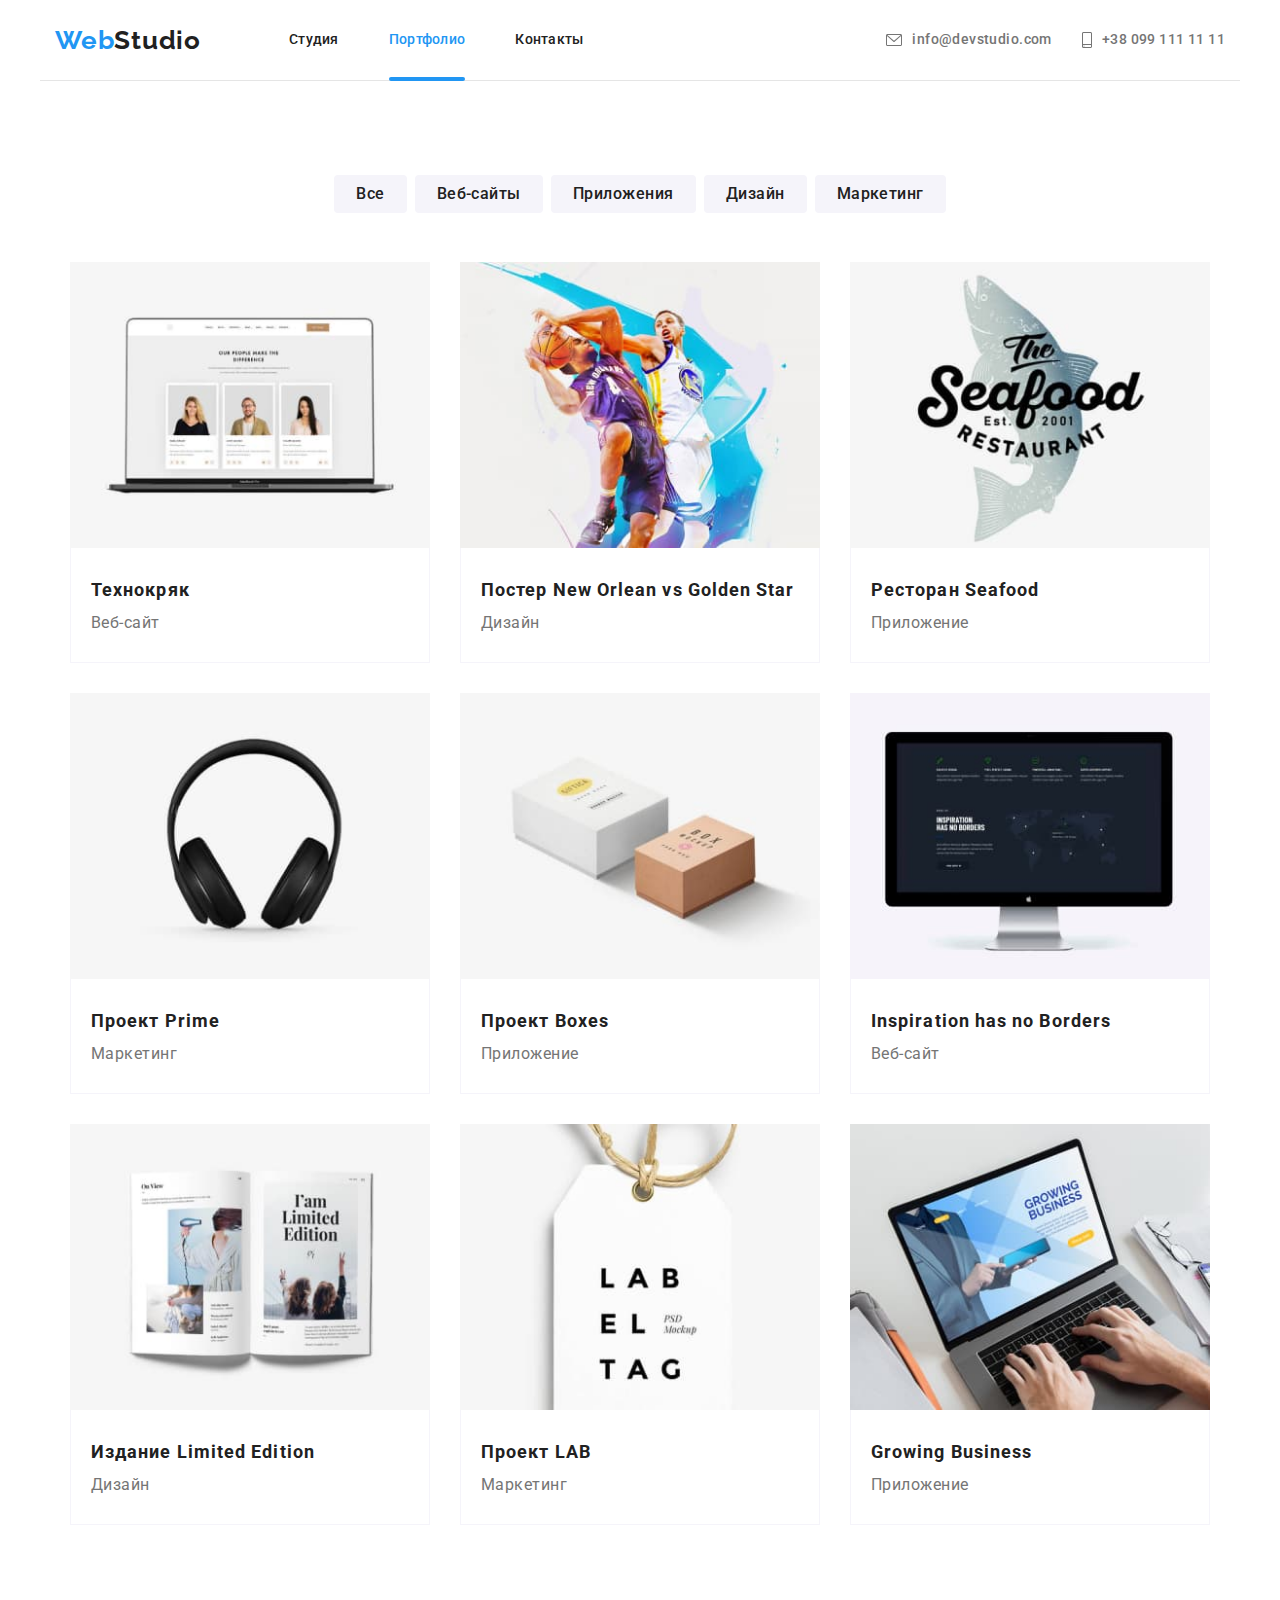
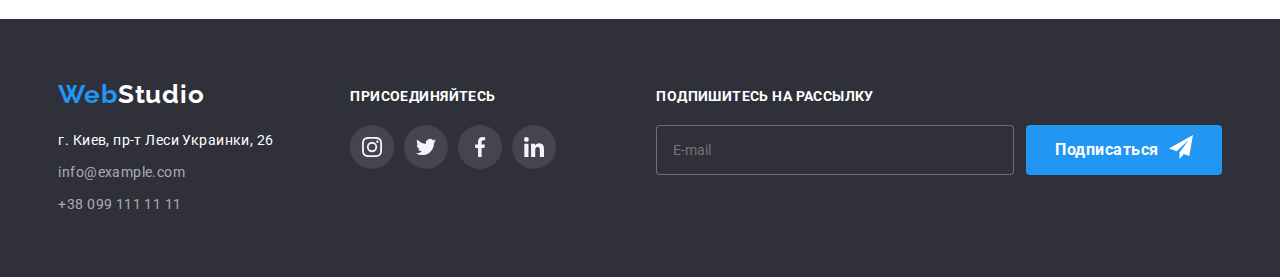
==== commit 48e0698d: "hw-08" ====
--- a/portfolio.html
+++ b/portfolio.html
@@ -9,7 +9,9 @@
     <link rel="stylesheet" href="./css/portfolio.min.css" />
   </head>
 
+
 <body>
+         <!--  header  -->
   <header>
     <div class="site-header container">
       <a class="site-header__logo logo" href="./index.html"> <span class="accent">Web</span>Studio </a>
@@ -37,6 +39,7 @@
         </ul>
       </nav>
 
+              <!--  burger-menu  -->
       <nav class="burger-menu">
         <div class="burger-menu__container" data-menu>
 
@@ -73,11 +76,11 @@
     </div>
   </header>
 
+
     <main>
       <!-- фильтр портфолио  -->
       <section class="portfolio-projects">
         <div class="container">
-
 
           <ul class="portfolio-filter  list portfolio-projects__nav">
             <li class="portfolio-filter__item">
@@ -508,7 +511,6 @@
         </div>
       </div>
     </footer>
-
     
         <script src="./js/modal.js"></script>
         <script src="./js/menu.js"></script>
--- a/css/portfolio.min.css
+++ b/css/portfolio.min.css
@@ -1,2 +1,2 @@
-.portfolio-projects,.footer{padding-top:60px;padding-bottom:60px}/*! modern-normalize v0.7.0 | MIT License | https://github.com/sindresorhus/modern-normalize */html{-webkit-box-sizing:border-box;box-sizing:border-box}*,::after,::before{-webkit-box-sizing:inherit;box-sizing:inherit}:root{-moz-tab-size:4;-o-tab-size:4;tab-size:4}html{line-height:1.15;-webkit-text-size-adjust:100%}body{margin:0}body{font-family:system-ui, -apple-system, "Segoe UI", Roboto, Helvetica, Arial, sans-serif, "Apple Color Emoji", "Segoe UI Emoji"}hr{height:0}abbr[title]{-webkit-text-decoration:underline dotted;text-decoration:underline dotted}b,strong{font-weight:bolder}code,kbd,pre,samp{font-family:ui-monospace, SFMono-Regular, Consolas, "Liberation Mono", Menlo, monospace;font-size:1em}small{font-size:80%}sub,sup{font-size:75%;line-height:0;position:relative;vertical-align:baseline}sub{bottom:-0.25em}sup{top:-0.5em}button,input,optgroup,select,textarea{font-family:inherit;font-size:100%;line-height:1.15;margin:0}button,select{text-transform:none}[type="button"],[type="reset"],[type="submit"],button{-webkit-appearance:button}[type="button"]::-moz-focus-inner,[type="reset"]::-moz-focus-inner,[type="submit"]::-moz-focus-inner,button::-moz-focus-inner{border-style:none;padding:0}[type="button"]:-moz-focusring,[type="reset"]:-moz-focusring,[type="submit"]:-moz-focusring,button:-moz-focusring{outline:1px dotted ButtonText}legend{padding:0}progress{vertical-align:baseline}[type="number"]::-webkit-inner-spin-button,[type="number"]::-webkit-outer-spin-button{height:auto}[type="search"]{-webkit-appearance:textfield;outline-offset:-2px}[type="search"]::-webkit-search-decoration{-webkit-appearance:none}::-webkit-file-upload-button{-webkit-appearance:button;font:inherit}summary{display:list-item}*::-moz-selection{background:transparent}*::selection{background:transparent}body{font-size:14px;font-weight:400;line-height:1.71;letter-spacing:.03em;position:relative;font-family:"Roboto", sans-serif;background-color:#fff;color:#757575}img,picture{display:block;max-width:100%;height:auto}.is-hidden{opacity:0;pointer-events:none}.visually-hidden{position:absolute;width:1px;height:1px;margin:-1px;padding:0;border:0;overflow:hidden;clip:rect(0 0 0 0)}.link{text-decoration:none;display:block;color:inherit;font-style:normal}.list{list-style:none;margin:0;padding:0}.accent{color:#2196f3}.container{width:100%;margin-left:auto;margin-right:auto;padding-left:15px;padding-right:15px}@media (min-width: 480px){.container{width:480px}}@media (min-width: 768px){.container{width:768px}}@media (min-width: 1200px){.container{width:1200px}}.section-title{font-size:28px;font-weight:700;line-height:1.18;letter-spacing:.03em;color:#212121;text-align:center}@media (min-width: 1200px){.section-title{font-size:36px;font-weight:700;line-height:1.16;letter-spacing:.03em}}.logo{font-size:24px;font-weight:700;line-height:1.19;letter-spacing:.03em;color:#212121;font-family:Raleway, sans-serif;text-decoration:none}@media (min-width: 1200px){.logo{font-size:26px;font-weight:700;line-height:1.17;letter-spacing:.03em}}.social{display:-webkit-box;display:-ms-flexbox;display:flex;-webkit-box-pack:center;-ms-flex-pack:center;justify-content:center;-webkit-box-align:center;-ms-flex-align:center;align-items:center;-webkit-transition:background-color 0.25s cubic-bezier(0.4, 0, 0.2, 1);transition:background-color 0.25s cubic-bezier(0.4, 0, 0.2, 1)}.social__item:not(:last-child){margin-right:10px}.social__link{display:-webkit-box;display:-ms-flexbox;display:flex;-webkit-box-pack:center;-ms-flex-pack:center;justify-content:center;-webkit-box-align:center;-ms-flex-align:center;align-items:center;-webkit-transition:background 0.25s cubic-bezier(0.4, 0, 0.2, 1);transition:background 0.25s cubic-bezier(0.4, 0, 0.2, 1);width:44px;height:44px;border-radius:50%;background-repeat:no-repeat;background-position:center}.social__link--grey{background:rgba(255,255,255,0.1)}.social__link:hover,.social__link:focus{background-color:#2196f3}.social__icon{-webkit-transition:fill 0.25s cubic-bezier(0.4, 0, 0.2, 1);transition:fill 0.25s cubic-bezier(0.4, 0, 0.2, 1);width:20px;height:20px;fill:#AFB1B8}.social__icon--white{fill:#f5f4fa}.social__link:hover .social__icon--white-hover,.social__link:focus .social__icon--white-hover{fill:#f5f4fa}.site-nav{font-size:14px;font-weight:500;line-height:1.14;letter-spacing:.02em;display:none;color:#212121}.site-nav__list{display:-webkit-box;display:-ms-flexbox;display:flex;-webkit-box-pack:justify;-ms-flex-pack:justify;justify-content:space-between;-webkit-box-align:center;-ms-flex-align:center;align-items:center}.site-nav__item:not(:last-child){margin-right:50px}.site-nav__link{padding-top:32px;padding-bottom:32px}.site-nav__link:hover,.site-nav__link:focus{color:#2196f3;cursor:pointer}@media (min-width: 768px){.site-nav{width:100%;display:-webkit-box;display:-ms-flexbox;display:flex;-webkit-box-pack:justify;-ms-flex-pack:justify;justify-content:space-between;-webkit-box-align:center;-ms-flex-align:center;align-items:center}}.site-nav__link--accent{position:relative;color:#2196f3}.site-nav__link--accent::after{content:"";position:absolute;bottom:0;left:0;width:100%;height:4px;margin-bottom:-1px;background-color:#2196f3;border-radius:2px}.burger-menu{z-index:2}.burger-menu__container{position:absolute;display:none;top:calc(100% + 1px);left:0;width:100%;padding:60px;text-align:center;background-color:#fff;-webkit-box-shadow:0px 4px 8px rgba(0,0,0,0.04),0px 2px 4px rgba(0,0,0,0.08),0px 1px 3px rgba(0,0,0,0.16);box-shadow:0px 4px 8px rgba(0,0,0,0.04),0px 2px 4px rgba(0,0,0,0.08),0px 1px 3px rgba(0,0,0,0.16)}.burger-menu__container.is-open{display:block}.burger-menu__list{font-size:18px;font-weight:500;line-height:1.17;letter-spacing:.02em;margin-bottom:60px;color:#212121}.burger-menu__item:not(:last-child){margin-bottom:40px}.burger-menu__contacts{font-size:18px;font-weight:500;line-height:1.17;letter-spacing:.02em}.burger-menu__link:hover,.burger-menu__link:focus{color:#2196f3;cursor:pointer}.burger-menu__button{margin:0;padding:0;font-size:0;background-color:transparent;border:0}.burger-menu__icon{width:40px;height:40px;fill:#000}.burger-menu__icon:hover{fill:#2196f3}@media (min-width: 480px){.burger-menu{display:block}}@media (min-width: 768px){.burger-menu{display:none}}.burger-menu__item--contacts:not(:last-child){margin-bottom:12px}.burger-menu__link{display:inline-block}.burger-menu__link--accent::after{content:"";display:inline-block;bottom:0;left:0;width:100%;height:4px;margin-top:8px;background-color:#2196f3;border-radius:2px}.burger-menu__icon--phone{width:10px;height:15px;margin-right:5px;fill:#757575}.burger-menu__icon--mail{width:16px;height:12px;margin-right:5px;fill:#757575}.burger-menu__button.is-open .burger-menu--icon-cross{display:none}.burger-menu__button.is-open .burger-menu--icon-menu{display:block}.burger-menu__button .burger-menu--icon-cross{display:block}.burger-menu__button .burger-menu--icon-menu{display:none}.portfolio-filter{display:-webkit-box;display:-ms-flexbox;display:flex;-webkit-box-pack:start;-ms-flex-pack:start;justify-content:flex-start;-webkit-box-align:stretch;-ms-flex-align:stretch;align-items:stretch;-ms-flex-wrap:wrap;flex-wrap:wrap}.portfolio-filter__item{padding-bottom:15px}.portfolio-filter__item:not(:last-child){margin-right:8px}@media (min-width: 1200px){.portfolio-filter__item:not(:last-child){margin-bottom:0px}}.portfolio-filter__link{font-size:16px;font-weight:500;line-height:1.62;letter-spacing:.03em;padding:6px 22px;background-color:#f5f4fa;border:0;border-radius:4px;cursor:pointer;color:#212121}.portfolio-filter__link:hover,.portfolio-filter__link:focus{color:#fff;background-color:#2196f3;-webkit-box-shadow:0px 3px 1px rgba(0,0,0,0.1),0px 1px 2px rgba(0,0,0,0.08),0px 2px 2px rgba(0,0,0,0.12);box-shadow:0px 3px 1px rgba(0,0,0,0.1),0px 1px 2px rgba(0,0,0,0.08),0px 2px 2px rgba(0,0,0,0.12)}@media (min-width: 768px){.portfolio-filter{display:-webkit-box;display:-ms-flexbox;display:flex;-webkit-box-pack:center;-ms-flex-pack:center;justify-content:center;-webkit-box-align:stretch;-ms-flex-align:stretch;align-items:stretch}}@media (max-width: 479px){.portfolio-filter{padding-bottom:40px}}@media (min-width: 480px){.portfolio-filter{padding-bottom:40px}}@media (min-width: 768px){.portfolio-filter{padding-bottom:14px}}@media (min-width: 1200px){.portfolio-filter{padding-bottom:34px}}.site-header{display:-webkit-box;display:-ms-flexbox;display:flex;-webkit-box-pack:justify;-ms-flex-pack:justify;justify-content:space-between;-webkit-box-align:center;-ms-flex-align:center;align-items:center;border-bottom:1px solid #E5E5E5;position:relative}.site-header__logo{margin-right:276px;padding-top:16px;padding-bottom:16px}@media (min-width: 768px){.site-header__logo{margin-right:88px}}.site-header__contacts{display:-webkit-box;display:-ms-flexbox;display:flex;-webkit-box-pack:justify;-ms-flex-pack:justify;justify-content:space-between;-webkit-box-align:start;-ms-flex-align:start;align-items:start}@media (max-width: 1199px){.site-header__contacts{-webkit-box-orient:vertical;-webkit-box-direction:normal;-ms-flex-direction:column;flex-direction:column}}.site-header__item:not(:last-child){margin-right:50px}@media (max-width: 1199px){.site-header__item:not(:last-child){margin-right:0;margin-bottom:10px}}@media (min-width: 1200px){.site-header__item:not(:last-child){margin-right:30px;margin-bottom:0}}.site-header__link{font-size:12px;font-weight:500;line-height:1.17;letter-spacing:.02em;-webkit-transition:color 0.25s cubic-bezier(0.4, 0, 0.2, 1);transition:color 0.25s cubic-bezier(0.4, 0, 0.2, 1);padding-top:32px;padding-bottom:32px;color:#757575}@media (max-width: 1199px){.site-header__link{padding-top:0;padding-bottom:0}}@media (min-width: 1200px){.site-header__link{font-size:14px;font-weight:500;line-height:1.14;letter-spacing:.03em}}.site-header__icon{margin-right:10px;fill:#757575}@media (max-width: 1199px){.site-header__icon{margin-right:8px}}.site-header__link{display:-webkit-box;display:-ms-flexbox;display:flex;-webkit-box-pack:center;-ms-flex-pack:center;justify-content:center;-webkit-box-align:center;-ms-flex-align:center;align-items:center}.site-header__link:hover,.site-header__link:focus{color:#2196f3;cursor:pointer}.site-header__link:hover .site-header__icon,.site-header__link:focus .site-header__icon{fill:#2196f3}.site-header__icon--phone{width:10px;height:16px}@media (max-width: 1199px){.site-header__icon--phone{width:10px;height:14px}}.site-header__icon--mail{width:16px;height:12px}@media (max-width: 1199px){.site-header__icon--mail{width:14px;height:10px}}@media (min-width: 768px){.portfolio-projects__list{display:-webkit-box;display:-ms-flexbox;display:flex;-webkit-box-pack:start;-ms-flex-pack:start;justify-content:flex-start;-webkit-box-align:start;-ms-flex-align:start;align-items:start;-ms-flex-wrap:wrap;flex-wrap:wrap}}.portfolio-projects__item{position:relative;max-width:450px;background-color:#fff}@media (min-width: 480px){.portfolio-projects__item:not(:nth-last-child(-n+1)){margin-bottom:30px}}@media (max-width: 479px){.portfolio-projects__item:nth-child(1n){margin-right:0px}.portfolio-projects__item:not(:nth-last-child(-n+1)){margin-bottom:30px}}@media (min-width: 768px){.portfolio-projects__item{width:calc((100% - 30px * 2) / 2);margin-left:15px;margin-right:15px}.portfolio-projects__item:nth-child(2n){margin-right:0px}.portfolio-projects__item:not(:nth-last-child(-n+2)){margin-bottom:30px}}@media (min-width: 1200px){.portfolio-projects__item{width:calc((100% - 30px * 3) / 3)}.portfolio-projects__item:nth-child(3n){margin-right:0px}.portfolio-projects__item:not(:nth-last-child(-n+3)){margin-bottom:30px}}.portfolio-projects__item:hover,.portfolio-projects__item:focus{-webkit-box-shadow:0px 1px 1px rgba(0,0,0,0.12),0px 4px 4px rgba(0,0,0,0.06),1px 4px 6px rgba(0,0,0,0.16);box-shadow:0px 1px 1px rgba(0,0,0,0.12),0px 4px 4px rgba(0,0,0,0.06),1px 4px 6px rgba(0,0,0,0.16);-webkit-transition:-webkit-box-shadow 250ms cubic-bezier(0.4, 0, 0.2, 1);transition:-webkit-box-shadow 250ms cubic-bezier(0.4, 0, 0.2, 1);transition:box-shadow 250ms cubic-bezier(0.4, 0, 0.2, 1);transition:box-shadow 250ms cubic-bezier(0.4, 0, 0.2, 1), -webkit-box-shadow 250ms cubic-bezier(0.4, 0, 0.2, 1)}.portfolio-projects__text-content{padding:24px 20px;border:1px solid #f5f4fa;border-top:0}.portfolio-projects__title{font-size:18px;font-weight:700;line-height:2;letter-spacing:.06em;color:#212121}.portfolio-projects__description{font-size:16px;font-weight:400;line-height:1.87;letter-spacing:.03em;margin-top:0;margin-bottom:0;color:#757575}.portfolio-projects__textbox{display:-webkit-box;display:-ms-flexbox;display:flex;-webkit-box-pack:center;-ms-flex-pack:center;justify-content:center;-webkit-box-align:center;-ms-flex-align:center;align-items:center;position:absolute;padding:24px 20px;top:0;left:0;width:100%;height:294px;overflow:hidden}.portfolio-projects__text{position:absolute;top:0;left:0;height:100%;margin:0;padding:63px 24px;font-size:18px;line-height:1.56;color:#fff;background:rgba(33,150,243,0.9);-webkit-transform:translate(0, calc(100% + 1px));transform:translate(0, calc(100% + 1px));-webkit-transition:-webkit-transform 0.25s cubic-bezier(0.4, 0, 0.2, 1);transition:-webkit-transform 0.25s cubic-bezier(0.4, 0, 0.2, 1);transition:transform 0.25s cubic-bezier(0.4, 0, 0.2, 1);transition:transform 0.25s cubic-bezier(0.4, 0, 0.2, 1), -webkit-transform 0.25s cubic-bezier(0.4, 0, 0.2, 1)}.portfolio-projects__item:hover .portfolio-projects__text,.portfolio-projects__item:focus .portfolio-projects__text{-webkit-transform:translate(0, 0);transform:translate(0, 0)}.footer{color:rgba(255,255,255,0.6);background-color:#2f303a}@media (min-width: 768px){.footer__container{display:-webkit-box;display:-ms-flexbox;display:flex;-ms-flex-pack:distribute;justify-content:space-around;-webkit-box-align:start;-ms-flex-align:start;align-items:start;-ms-flex-wrap:wrap;flex-wrap:wrap}}.footer__contacts{display:-webkit-box;display:-ms-flexbox;display:flex;-webkit-box-pack:center;-ms-flex-pack:center;justify-content:center;-webkit-box-align:stretch;-ms-flex-align:stretch;align-items:stretch;-webkit-box-orient:vertical;-webkit-box-direction:normal;-ms-flex-direction:column;flex-direction:column}.footer__logo{margin-bottom:20px;color:#fff;text-align:center}@media (min-width: 1200px){.footer__logo{text-align:left}}.footer__address{text-align:center;margin-bottom:60px}@media (min-width: 1200px){.footer__address{margin-right:70px;margin-bottom:0;text-align:left}}.footer__social{display:-webkit-box;display:-ms-flexbox;display:flex;-webkit-box-pack:center;-ms-flex-pack:center;justify-content:center;-webkit-box-align:center;-ms-flex-align:center;align-items:center;-webkit-box-orient:vertical;-webkit-box-direction:normal;-ms-flex-direction:column;flex-direction:column;margin-bottom:60px}@media (min-width: 1200px){.footer__social{display:-webkit-box;display:-ms-flexbox;display:flex;-webkit-box-pack:start;-ms-flex-pack:start;justify-content:flex-start;-webkit-box-align:stretch;-ms-flex-align:stretch;align-items:stretch;margin-bottom:0;margin-right:93px;margin-top:10px}}.footer__title{font-size:14px;font-weight:700;line-height:1.14;letter-spacing:.03em;margin-bottom:20px;color:#fff;text-transform:uppercase}.footer__link:hover,.footer__link:focus{color:#2196f3;cursor:pointer}.footer__link--white{color:#fff}.footer__link:not(:last-child){margin-bottom:8px}.footer__subscribe{display:-webkit-box;display:-ms-flexbox;display:flex;-webkit-box-pack:center;-ms-flex-pack:center;justify-content:center;-webkit-box-align:center;-ms-flex-align:center;align-items:center;-webkit-box-orient:vertical;-webkit-box-direction:normal;-ms-flex-direction:column;flex-direction:column;margin-top:10px}@media (min-width: 1200px){.footer__subscribe{display:-webkit-box;display:-ms-flexbox;display:flex;-webkit-box-pack:start;-ms-flex-pack:start;justify-content:flex-start;-webkit-box-align:stretch;-ms-flex-align:stretch;align-items:stretch}}.footer__form{display:-webkit-box;display:-ms-flexbox;display:flex;-webkit-box-pack:center;-ms-flex-pack:center;justify-content:center;-webkit-box-align:center;-ms-flex-align:center;align-items:center;-webkit-box-orient:vertical;-webkit-box-direction:normal;-ms-flex-direction:column;flex-direction:column;width:100%}@media (min-width: 1200px){.footer__form{display:-webkit-box;display:-ms-flexbox;display:flex;-webkit-box-pack:start;-ms-flex-pack:start;justify-content:flex-start;-webkit-box-align:stretch;-ms-flex-align:stretch;align-items:stretch;-webkit-box-orient:horizontal;-webkit-box-direction:normal;-ms-flex-direction:row;flex-direction:row}}.footer__field{display:-webkit-box;display:-ms-flexbox;display:flex;-webkit-box-pack:center;-ms-flex-pack:center;justify-content:center;-webkit-box-align:center;-ms-flex-align:center;align-items:center;width:100%}.footer__input{width:450px;height:50px;margin-bottom:20px;padding:15px 16px;color:inherit;border-radius:4px;border:1px solid rgba(255,255,255,0.3);background-color:#2f303a}@media (max-width: 479px){.footer__input{width:calc(100% - 30px);margin-left:auto;margin-right:auto;display:block}}@media (min-width: 1200px){.footer__input{width:358px;margin-bottom:0;margin-right:12px}}.footer__btn{display:-webkit-box;display:-ms-flexbox;display:flex;-webkit-box-pack:center;-ms-flex-pack:center;justify-content:center;-webkit-box-align:start;-ms-flex-align:start;align-items:start;padding:10px 29px;background-color:#2196f3;border:0;border-radius:4px;cursor:pointer;font-size:16px;font-weight:700;line-height:1.87;letter-spacing:.03em;color:#fff;cursor:pointer}.footer__btn::after{content:"";display:inline-block;width:24px;height:24px;margin-left:10px;background-image:url(../images/icon-send.svg);background-repeat:no-repeat;background-position:center;background-size:contain}
+.portfolio-projects,.footer{padding-top:60px;padding-bottom:60px}/*! modern-normalize v0.7.0 | MIT License | https://github.com/sindresorhus/modern-normalize */html{-webkit-box-sizing:border-box;box-sizing:border-box}*,::after,::before{-webkit-box-sizing:inherit;box-sizing:inherit}:root{-moz-tab-size:4;-o-tab-size:4;tab-size:4}html{line-height:1.15;-webkit-text-size-adjust:100%}body{margin:0}body{font-family:system-ui, -apple-system, "Segoe UI", Roboto, Helvetica, Arial, sans-serif, "Apple Color Emoji", "Segoe UI Emoji"}hr{height:0}abbr[title]{-webkit-text-decoration:underline dotted;text-decoration:underline dotted}b,strong{font-weight:bolder}code,kbd,pre,samp{font-family:ui-monospace, SFMono-Regular, Consolas, "Liberation Mono", Menlo, monospace;font-size:1em}small{font-size:80%}sub,sup{font-size:75%;line-height:0;position:relative;vertical-align:baseline}sub{bottom:-0.25em}sup{top:-0.5em}button,input,optgroup,select,textarea{font-family:inherit;font-size:100%;line-height:1.15;margin:0}button,select{text-transform:none}[type="button"],[type="reset"],[type="submit"],button{-webkit-appearance:button}[type="button"]::-moz-focus-inner,[type="reset"]::-moz-focus-inner,[type="submit"]::-moz-focus-inner,button::-moz-focus-inner{border-style:none;padding:0}[type="button"]:-moz-focusring,[type="reset"]:-moz-focusring,[type="submit"]:-moz-focusring,button:-moz-focusring{outline:1px dotted ButtonText}legend{padding:0}progress{vertical-align:baseline}[type="number"]::-webkit-inner-spin-button,[type="number"]::-webkit-outer-spin-button{height:auto}[type="search"]{-webkit-appearance:textfield;outline-offset:-2px}[type="search"]::-webkit-search-decoration{-webkit-appearance:none}::-webkit-file-upload-button{-webkit-appearance:button;font:inherit}summary{display:list-item}*::-moz-selection{background:transparent}*::selection{background:transparent}body{font-size:14px;font-weight:400;line-height:1.71;letter-spacing:.03em;position:relative;font-family:"Roboto",sans-serif;background-color:#fff;color:#757575}img,picture{display:block;max-width:100%;height:auto}.is-hidden{opacity:0;pointer-events:none}.visually-hidden{position:absolute;width:1px;height:1px;margin:-1px;padding:0;border:0;overflow:hidden;clip:rect(0 0 0 0)}.link{text-decoration:none;display:block;color:inherit;font-style:normal}.list{list-style:none;margin:0;padding:0}.accent{color:#2196f3}.container{width:100%;margin-left:auto;margin-right:auto;padding-left:15px;padding-right:15px}@media (min-width: 480px){.container{width:480px}}@media (min-width: 768px){.container{width:768px}}@media (min-width: 1200px){.container{width:1200px}}.section-title{font-size:28px;font-weight:700;line-height:1.18;letter-spacing:.03em;color:#212121;text-align:center}@media (min-width: 1200px){.section-title{font-size:36px;font-weight:700;line-height:1.16;letter-spacing:.03em}}.logo{font-size:24px;font-weight:700;line-height:1.19;letter-spacing:.03em;color:#212121;font-family:"Raleway",sans-serif;text-decoration:none}@media (min-width: 1200px){.logo{font-size:26px;font-weight:700;line-height:1.17;letter-spacing:.03em}}.social{display:-webkit-box;display:-ms-flexbox;display:flex;-webkit-box-pack:center;-ms-flex-pack:center;justify-content:center;-webkit-box-align:center;-ms-flex-align:center;align-items:center;-webkit-transition:background-color 0.25s cubic-bezier(0.4, 0, 0.2, 1);transition:background-color 0.25s cubic-bezier(0.4, 0, 0.2, 1)}.social__item:not(:last-child){margin-right:10px}.social__link{display:-webkit-box;display:-ms-flexbox;display:flex;-webkit-box-pack:center;-ms-flex-pack:center;justify-content:center;-webkit-box-align:center;-ms-flex-align:center;align-items:center;-webkit-transition:background 0.25s cubic-bezier(0.4, 0, 0.2, 1);transition:background 0.25s cubic-bezier(0.4, 0, 0.2, 1);width:44px;height:44px;border-radius:50%;background-repeat:no-repeat;background-position:center}.social__link--grey{background:rgba(255,255,255,0.1)}.social__link:hover,.social__link:focus{background-color:#2196f3}.social__icon{-webkit-transition:fill 0.25s cubic-bezier(0.4, 0, 0.2, 1);transition:fill 0.25s cubic-bezier(0.4, 0, 0.2, 1);width:20px;height:20px;fill:#AFB1B8}.social__icon--white{fill:#f5f4fa}.social__link:hover .social__icon--white-hover,.social__link:focus .social__icon--white-hover{fill:#f5f4fa}.site-nav{font-size:14px;font-weight:500;line-height:1.14;letter-spacing:.02em;display:none;color:#212121}.site-nav__list{display:-webkit-box;display:-ms-flexbox;display:flex;-webkit-box-pack:justify;-ms-flex-pack:justify;justify-content:space-between;-webkit-box-align:center;-ms-flex-align:center;align-items:center}.site-nav__item:not(:last-child){margin-right:50px}.site-nav__link{padding-top:32px;padding-bottom:32px}.site-nav__link:hover,.site-nav__link:focus{color:#2196f3;cursor:pointer}@media (min-width: 768px){.site-nav{width:100%;display:-webkit-box;display:-ms-flexbox;display:flex;-webkit-box-pack:justify;-ms-flex-pack:justify;justify-content:space-between;-webkit-box-align:center;-ms-flex-align:center;align-items:center}}.site-nav__link--accent{position:relative;color:#2196f3}.site-nav__link--accent::after{content:"";position:absolute;bottom:0;left:0;width:100%;height:4px;margin-bottom:-1px;background-color:#2196f3;border-radius:2px}.burger-menu{z-index:2}.burger-menu__container{position:absolute;display:none;top:calc(100% + 1px);left:0;width:100%;padding:60px;text-align:center;background-color:#fff;-webkit-box-shadow:0px 4px 8px rgba(0,0,0,0.04),0px 2px 4px rgba(0,0,0,0.08),0px 1px 3px rgba(0,0,0,0.16);box-shadow:0px 4px 8px rgba(0,0,0,0.04),0px 2px 4px rgba(0,0,0,0.08),0px 1px 3px rgba(0,0,0,0.16)}.burger-menu__container.is-open{display:block}.burger-menu__list{font-size:18px;font-weight:500;line-height:1.17;letter-spacing:.02em;margin-bottom:60px;color:#212121}.burger-menu__item:not(:last-child){margin-bottom:40px}.burger-menu__contacts{font-size:18px;font-weight:500;line-height:1.17;letter-spacing:.02em}.burger-menu__link:hover,.burger-menu__link:focus{color:#2196f3;cursor:pointer}.burger-menu__button{margin:0;padding:0;font-size:0;background-color:transparent;border:0}.burger-menu__icon{width:40px;height:40px;fill:#000}.burger-menu__icon:hover{fill:#2196f3}@media (min-width: 480px){.burger-menu{display:block}}@media (min-width: 768px){.burger-menu{display:none}}.burger-menu__item--contacts:not(:last-child){margin-bottom:12px}.burger-menu__link{display:inline-block}.burger-menu__link--accent::after{content:"";display:inline-block;bottom:0;left:0;width:100%;height:4px;margin-top:8px;background-color:#2196f3;border-radius:2px}.burger-menu__icon--phone{width:10px;height:15px;margin-right:5px;fill:#757575}.burger-menu__icon--mail{width:16px;height:12px;margin-right:5px;fill:#757575}.burger-menu__button.is-open .burger-menu--icon-cross{display:none}.burger-menu__button.is-open .burger-menu--icon-menu{display:block}.burger-menu__button .burger-menu--icon-cross{display:block}.burger-menu__button .burger-menu--icon-menu{display:none}.portfolio-filter{display:-webkit-box;display:-ms-flexbox;display:flex;-webkit-box-pack:start;-ms-flex-pack:start;justify-content:flex-start;-webkit-box-align:stretch;-ms-flex-align:stretch;align-items:stretch;-ms-flex-wrap:wrap;flex-wrap:wrap}.portfolio-filter__item{padding-bottom:15px}.portfolio-filter__item:not(:last-child){margin-right:8px}@media (min-width: 1200px){.portfolio-filter__item:not(:last-child){margin-bottom:0px}}.portfolio-filter__link{font-size:16px;font-weight:500;line-height:1.62;letter-spacing:.03em;padding:6px 22px;background-color:#f5f4fa;border:0;border-radius:4px;cursor:pointer;color:#212121}.portfolio-filter__link:hover,.portfolio-filter__link:focus{color:#fff;background-color:#2196f3;-webkit-box-shadow:0px 3px 1px rgba(0,0,0,0.1),0px 1px 2px rgba(0,0,0,0.08),0px 2px 2px rgba(0,0,0,0.12);box-shadow:0px 3px 1px rgba(0,0,0,0.1),0px 1px 2px rgba(0,0,0,0.08),0px 2px 2px rgba(0,0,0,0.12)}@media (min-width: 768px){.portfolio-filter{display:-webkit-box;display:-ms-flexbox;display:flex;-webkit-box-pack:center;-ms-flex-pack:center;justify-content:center;-webkit-box-align:stretch;-ms-flex-align:stretch;align-items:stretch}}@media (max-width: 479px){.portfolio-filter{padding-bottom:40px}}@media (min-width: 480px){.portfolio-filter{padding-bottom:40px}}@media (min-width: 768px){.portfolio-filter{padding-bottom:14px}}@media (min-width: 1200px){.portfolio-filter{padding-bottom:34px}}.site-header{display:-webkit-box;display:-ms-flexbox;display:flex;-webkit-box-pack:justify;-ms-flex-pack:justify;justify-content:space-between;-webkit-box-align:center;-ms-flex-align:center;align-items:center;border-bottom:1px solid #E5E5E5;position:relative}.site-header__logo{margin-right:276px;padding-top:16px;padding-bottom:16px}@media (min-width: 768px){.site-header__logo{margin-right:88px}}.site-header__contacts{display:-webkit-box;display:-ms-flexbox;display:flex;-webkit-box-pack:justify;-ms-flex-pack:justify;justify-content:space-between;-webkit-box-align:start;-ms-flex-align:start;align-items:start}@media (max-width: 1199px){.site-header__contacts{-webkit-box-orient:vertical;-webkit-box-direction:normal;-ms-flex-direction:column;flex-direction:column}}.site-header__item:not(:last-child){margin-right:50px}@media (max-width: 1199px){.site-header__item:not(:last-child){margin-right:0;margin-bottom:10px}}@media (min-width: 1200px){.site-header__item:not(:last-child){margin-right:30px;margin-bottom:0}}.site-header__link{font-size:12px;font-weight:500;line-height:1.17;letter-spacing:.02em;-webkit-transition:color 0.25s cubic-bezier(0.4, 0, 0.2, 1);transition:color 0.25s cubic-bezier(0.4, 0, 0.2, 1);padding-top:32px;padding-bottom:32px;color:#757575}@media (max-width: 1199px){.site-header__link{padding-top:0;padding-bottom:0}}@media (min-width: 1200px){.site-header__link{font-size:14px;font-weight:500;line-height:1.14;letter-spacing:.03em}}.site-header__icon{margin-right:10px;fill:#757575}@media (max-width: 1199px){.site-header__icon{margin-right:8px}}.site-header__link{display:-webkit-box;display:-ms-flexbox;display:flex;-webkit-box-pack:center;-ms-flex-pack:center;justify-content:center;-webkit-box-align:center;-ms-flex-align:center;align-items:center}.site-header__link:hover,.site-header__link:focus{color:#2196f3;cursor:pointer}.site-header__link:hover .site-header__icon,.site-header__link:focus .site-header__icon{fill:#2196f3}.site-header__icon--phone{width:10px;height:16px}@media (max-width: 1199px){.site-header__icon--phone{width:10px;height:14px}}.site-header__icon--mail{width:16px;height:12px}@media (max-width: 1199px){.site-header__icon--mail{width:14px;height:10px}}@media (min-width: 1200px){.portfolio-projects{padding-top:94px;padding-bottom:64px}}@media (min-width: 768px){.portfolio-projects__list{display:-webkit-box;display:-ms-flexbox;display:flex;-webkit-box-pack:start;-ms-flex-pack:start;justify-content:flex-start;-webkit-box-align:start;-ms-flex-align:start;align-items:start;-ms-flex-wrap:wrap;flex-wrap:wrap}}.portfolio-projects__item{position:relative;max-width:450px;background-color:#fff}@media (min-width: 480px){.portfolio-projects__item:not(:nth-last-child(-n+1)){margin-bottom:30px}}@media (max-width: 479px){.portfolio-projects__item:nth-child(1n){margin-right:0px}.portfolio-projects__item:not(:nth-last-child(-n+1)){margin-bottom:30px}}@media (min-width: 768px){.portfolio-projects__item{width:calc((100% - 30px * 2) / 2);margin-left:15px;margin-right:15px;margin-bottom:0px}.portfolio-projects__item:not(:nth-last-child(-n+2)){margin-bottom:30px}}@media (min-width: 1200px){.portfolio-projects__item{width:calc((100% - 30px * 3) / 3);margin-bottom:0px}.portfolio-projects__item:not(:nth-last-child(-n+3)){margin-bottom:30px}}.portfolio-projects__item:hover,.portfolio-projects__item:focus{-webkit-box-shadow:0px 1px 1px rgba(0,0,0,0.12),0px 4px 4px rgba(0,0,0,0.06),1px 4px 6px rgba(0,0,0,0.16);box-shadow:0px 1px 1px rgba(0,0,0,0.12),0px 4px 4px rgba(0,0,0,0.06),1px 4px 6px rgba(0,0,0,0.16);-webkit-transition:-webkit-box-shadow 250ms cubic-bezier(0.4, 0, 0.2, 1);transition:-webkit-box-shadow 250ms cubic-bezier(0.4, 0, 0.2, 1);transition:box-shadow 250ms cubic-bezier(0.4, 0, 0.2, 1);transition:box-shadow 250ms cubic-bezier(0.4, 0, 0.2, 1), -webkit-box-shadow 250ms cubic-bezier(0.4, 0, 0.2, 1)}.portfolio-projects__text-content{padding:24px 20px;border:1px solid #f5f4fa;border-top:0}.portfolio-projects__title{font-size:18px;font-weight:700;line-height:2;letter-spacing:.06em;color:#212121}.portfolio-projects__description{font-size:16px;font-weight:400;line-height:1.87;letter-spacing:.03em;margin-top:0;margin-bottom:0;color:#757575}.portfolio-projects__textbox{display:-webkit-box;display:-ms-flexbox;display:flex;-webkit-box-pack:center;-ms-flex-pack:center;justify-content:center;-webkit-box-align:center;-ms-flex-align:center;align-items:center;position:absolute;padding:24px 20px;top:0;left:0;width:100%;height:294px;overflow:hidden;-webkit-transform:translateY(0%);transform:translateY(0%)}.portfolio-projects__text{position:absolute;top:0;left:0;height:100%;margin:0;padding:63px 24px;font-size:18px;line-height:1.56;color:#fff;background:rgba(33,150,243,0.9);-webkit-transform:translateY(101%);transform:translateY(101%);-webkit-transition:-webkit-transform 0.25s cubic-bezier(0.4, 0, 0.2, 1);transition:-webkit-transform 0.25s cubic-bezier(0.4, 0, 0.2, 1);transition:transform 0.25s cubic-bezier(0.4, 0, 0.2, 1);transition:transform 0.25s cubic-bezier(0.4, 0, 0.2, 1), -webkit-transform 0.25s cubic-bezier(0.4, 0, 0.2, 1)}.portfolio-projects__item:hover .portfolio-projects__text,.portfolio-projects__item:focus .portfolio-projects__text{-webkit-transform:translate(0, 0);transform:translate(0, 0)}.footer{color:rgba(255,255,255,0.6);background-color:#2f303a}@media (min-width: 768px){.footer__container{display:-webkit-box;display:-ms-flexbox;display:flex;-ms-flex-pack:distribute;justify-content:space-around;-webkit-box-align:start;-ms-flex-align:start;align-items:start;-ms-flex-wrap:wrap;flex-wrap:wrap}}.footer__contacts{display:-webkit-box;display:-ms-flexbox;display:flex;-webkit-box-pack:center;-ms-flex-pack:center;justify-content:center;-webkit-box-align:stretch;-ms-flex-align:stretch;align-items:stretch;-webkit-box-orient:vertical;-webkit-box-direction:normal;-ms-flex-direction:column;flex-direction:column}.footer__logo{margin-bottom:20px;color:#fff;text-align:center}@media (min-width: 1200px){.footer__logo{text-align:left}}.footer__address{text-align:center;margin-bottom:60px}@media (min-width: 1200px){.footer__address{margin-right:70px;margin-bottom:0;text-align:left}}.footer__social{display:-webkit-box;display:-ms-flexbox;display:flex;-webkit-box-pack:center;-ms-flex-pack:center;justify-content:center;-webkit-box-align:center;-ms-flex-align:center;align-items:center;-webkit-box-orient:vertical;-webkit-box-direction:normal;-ms-flex-direction:column;flex-direction:column;margin-bottom:60px}@media (min-width: 1200px){.footer__social{display:-webkit-box;display:-ms-flexbox;display:flex;-webkit-box-pack:start;-ms-flex-pack:start;justify-content:flex-start;-webkit-box-align:stretch;-ms-flex-align:stretch;align-items:stretch;margin-bottom:0;margin-right:93px;margin-top:10px}}.footer__title{font-size:14px;font-weight:700;line-height:1.14;letter-spacing:.03em;margin-bottom:20px;color:#fff;text-transform:uppercase}.footer__link:hover,.footer__link:focus{color:#2196f3;cursor:pointer}.footer__link--white{color:#fff}.footer__link:not(:last-child){margin-bottom:8px}.footer__subscribe{display:-webkit-box;display:-ms-flexbox;display:flex;-webkit-box-pack:center;-ms-flex-pack:center;justify-content:center;-webkit-box-align:center;-ms-flex-align:center;align-items:center;-webkit-box-orient:vertical;-webkit-box-direction:normal;-ms-flex-direction:column;flex-direction:column;margin-top:10px}@media (min-width: 1200px){.footer__subscribe{display:-webkit-box;display:-ms-flexbox;display:flex;-webkit-box-pack:start;-ms-flex-pack:start;justify-content:flex-start;-webkit-box-align:stretch;-ms-flex-align:stretch;align-items:stretch}}.footer__form{display:-webkit-box;display:-ms-flexbox;display:flex;-webkit-box-pack:center;-ms-flex-pack:center;justify-content:center;-webkit-box-align:center;-ms-flex-align:center;align-items:center;-webkit-box-orient:vertical;-webkit-box-direction:normal;-ms-flex-direction:column;flex-direction:column;width:100%}@media (min-width: 1200px){.footer__form{display:-webkit-box;display:-ms-flexbox;display:flex;-webkit-box-pack:start;-ms-flex-pack:start;justify-content:flex-start;-webkit-box-align:stretch;-ms-flex-align:stretch;align-items:stretch;-webkit-box-orient:horizontal;-webkit-box-direction:normal;-ms-flex-direction:row;flex-direction:row}}.footer__field{display:-webkit-box;display:-ms-flexbox;display:flex;-webkit-box-pack:center;-ms-flex-pack:center;justify-content:center;-webkit-box-align:center;-ms-flex-align:center;align-items:center;width:100%}.footer__input{width:450px;height:50px;margin-bottom:20px;padding:15px 16px;color:inherit;border-radius:4px;border:1px solid rgba(255,255,255,0.3);background-color:#2f303a}@media (max-width: 479px){.footer__input{width:calc(100% - 30px);margin-left:auto;margin-right:auto;display:block}}@media (min-width: 1200px){.footer__input{width:358px;margin-bottom:0;margin-right:12px}}.footer__btn{display:-webkit-box;display:-ms-flexbox;display:flex;-webkit-box-pack:center;-ms-flex-pack:center;justify-content:center;-webkit-box-align:start;-ms-flex-align:start;align-items:start;padding:10px 29px;background-color:#2196f3;border:0;border-radius:4px;cursor:pointer;font-size:16px;font-weight:700;line-height:1.87;letter-spacing:.03em;color:#fff;cursor:pointer}.footer__btn::after{content:"";display:inline-block;width:24px;height:24px;margin-left:10px;background-image:url(../images/icon-send.svg);background-repeat:no-repeat;background-position:center;background-size:contain}
 /*# sourceMappingURL=portfolio.min.css.map */